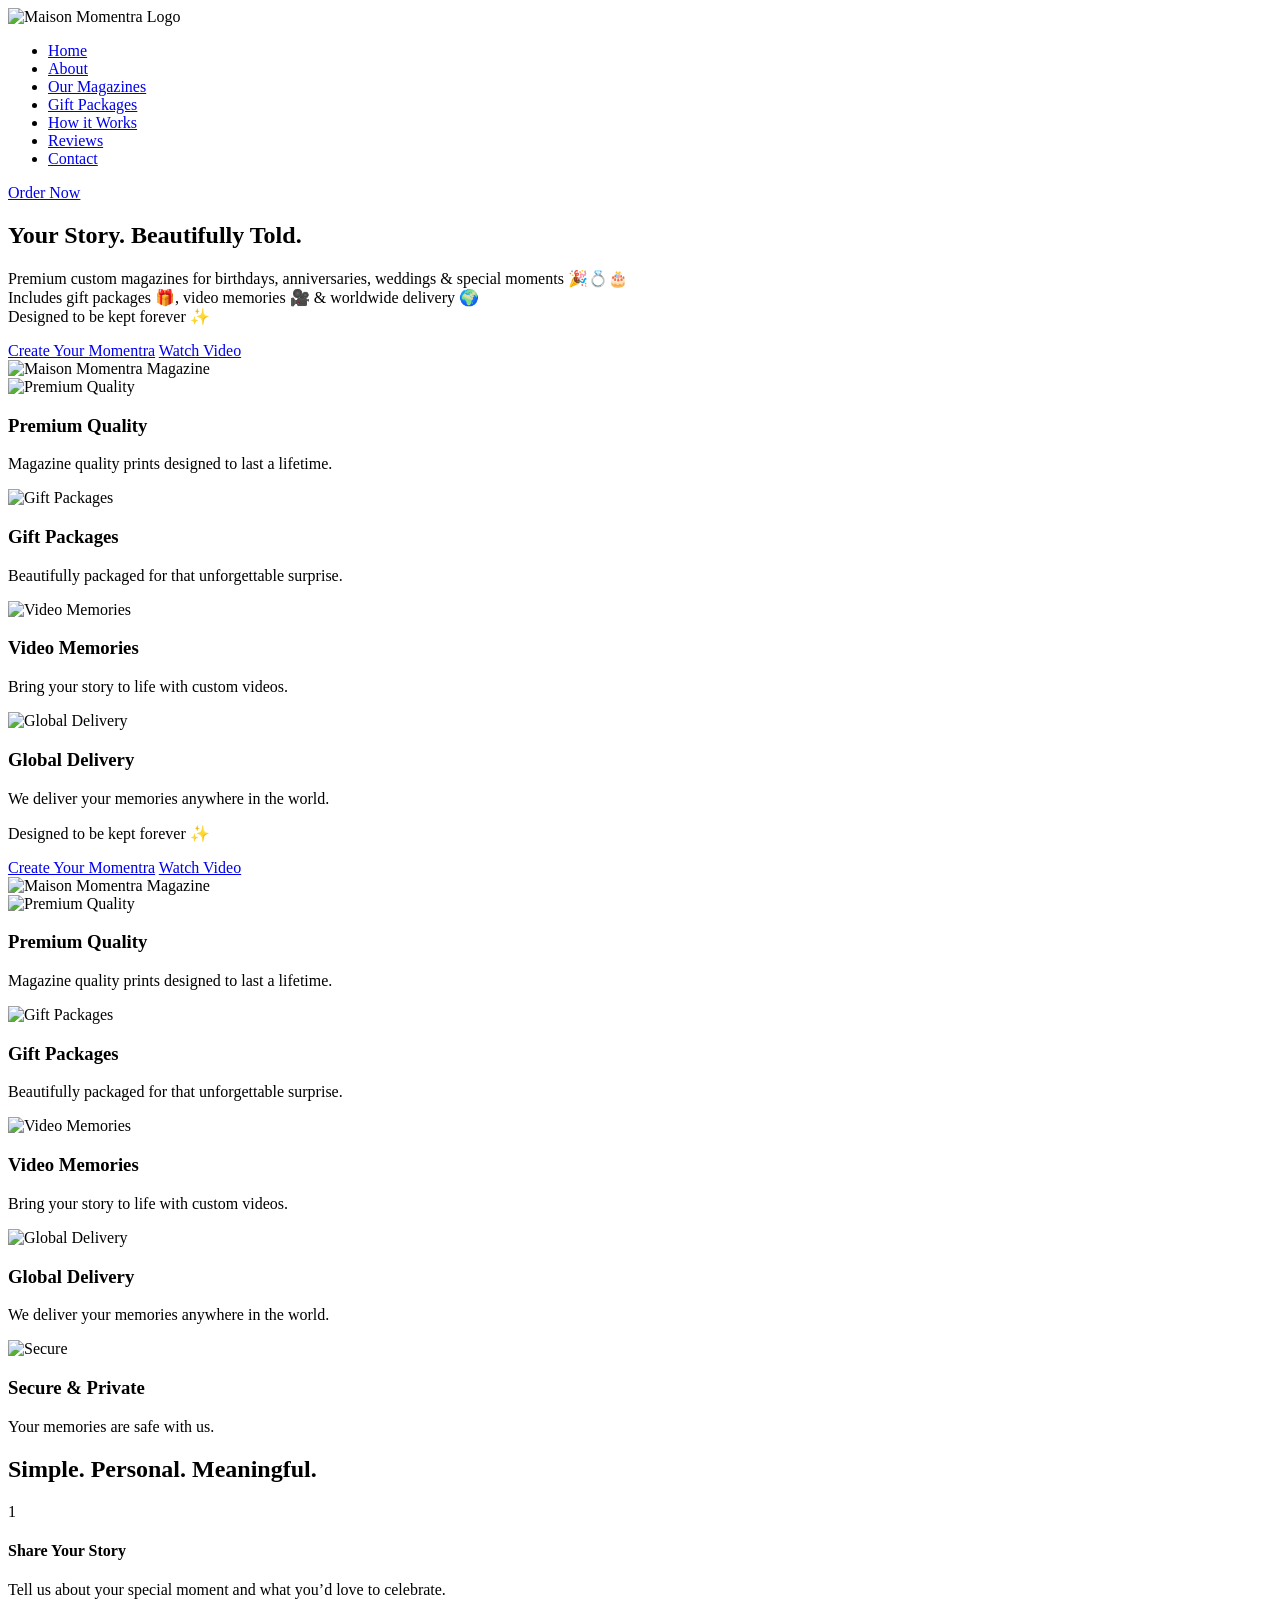
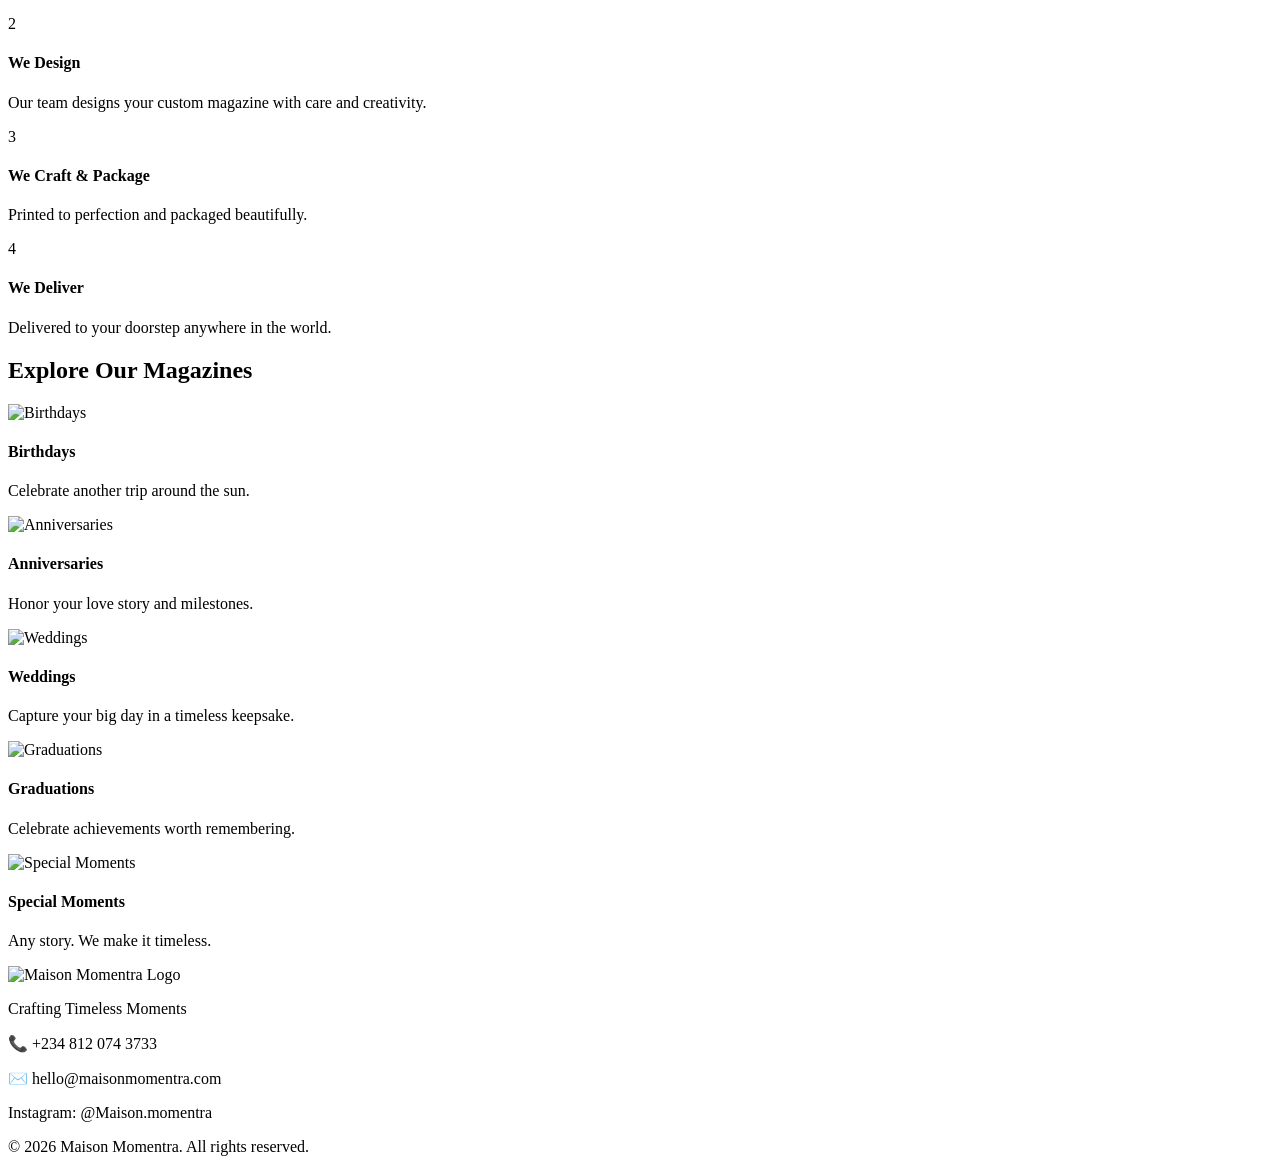
==== index.html @ 818701a0 "Update index.html" ====
<!DOCTYPE html>
<html lang="en">
<head>
    <meta charset="UTF-8">
    <meta name="viewport" content="width=device-width, initial-scale=1.0">
    <title>Maison Momentra</title>

    <link rel="icon" href="assets/favicon.ico" type="image/x-icon">
    <link rel="stylesheet" href="css/style.css">

    <link href="https://fonts.googleapis.com/css2?family=Playfair+Display:wght@400;700&family=Montserrat:wght@400;500;600&display=swap" rel="stylesheet">
</head>

<body>

    <!-- Navigation -->
    <header class="navbar">

        <div class="logo">
            <img src="assets/images/logo.png" alt="Maison Momentra Logo">
        </div>

        <nav>
            <ul>
                <li><a href="#home">Home</a></li>
                <li><a href="#about">About</a></li>
                <li><a href="#magazines">Our Magazines</a></li>
                <li><a href="#packages">Gift Packages</a></li>
                <li><a href="#how-it-works">How it Works</a></li>
                <li><a href="#reviews">Reviews</a></li>
                <li><a href="#contact">Contact</a></li>
            </ul>
        </nav>

        <a href="#order" class="btn-order">Order Now</a>

    </header>


    <!-- Hero Section -->
    <section class="hero" id="home">

        <div class="hero-content">

            <h1>Your Story. Beautifully Told.</h1>

            <p>
                Premium custom magazines for birthdays, anniversaries, weddings & special moments 🎉💍🎂
                <br>
                Includes gift packages 🎁, video memories 🎥 & worldwide delivery 🌍
                <br>
                Designed to be kept forever ✨
            </p>

            <div class="hero-buttons">
                <a href="#order" class="btn-primary">Create Your Momentra</a>

                <a href="#watch-video" class="btn-secondary">Watch Video</a>
            </div>

        </div>


        <div class="hero-image">
            <img src="assets/images/hero-magazine.jpg" alt="Maison Momentra Magazine">
        </div>

    </section>


    <!-- Features Section -->
    <section class="features">

        <div class="feature">

            <img src="assets/images/icon-quality.png" alt="Premium Quality">

            <h3>Premium Quality</h3>

            <p>
                Magazine quality prints designed to last a lifetime.
            </p>

        </div>


        <div class="feature">

            <img src="assets/images/icon-gift.png" alt="Gift Packages">

            <h3>Gift Packages</h3>

            <p>
                Beautifully packaged for that unforgettable surprise.
            </p>

        </div>


        <div class="feature">

            <img src="assets/images/icon-video.png" alt="Video Memories">

            <h3>Video Memories</h3>

            <p>
                Bring your story to life with custom videos.
            </p>

        </div>


        <div class="feature">

            <img src="assets/images/icon-globe.png" alt="Global Delivery">

            <h3>Global Delivery</h3>

            <p>
                We deliver your memories anywhere in the world.
            </p>

        </div>

    </section>

</body>
                </html>                                                                                                                                                                                                                                                                                                Designed to be kept forever ✨</p>
                                                                                                                                                                                                                                                                                                            <div class="hero-buttons">
                                                                                                                                                                                                                                                                                                                            <a href="#order" class="btn-primary">Create Your Momentra</a>
                                                                                                                                                                                                                                                                                                                                            <a href="#watch-video" class="btn-secondary">Watch Video</a>
                                                                                                                                                                                                                                                                                                                                                        </div>
                                                                                                                                                                                                                                                                                                                                                                </div>
                                                                                                                                                                                                                                                                                                                                                                        <div class="hero-image">
                                                                                                                                                                                                                                                                                                                                                                                    <img src="assets/images/hero-magazine.png" alt="Maison Momentra Magazine">
                                                                                                                                                                                                                                                                                                                                                                                            </div>
                                                                                                                                                                                                                                                                                                                                                                                                </section>

                                                                                                                                                                                                                                                                                                                                                                                                    <!-- Features Section -->
                                                                                                                                                                                                                                                                                                                                                                                                        <section class="features">
                                                                                                                                                                                                                                                                                                                                                                                                                <div class="feature">
                                                                                                                                                                                                                                                                                                                                                                                                                            <img src="assets/images/icon-quality.png" alt="Premium Quality">
                                                                                                                                                                                                                                                                                                                                                                                                                                        <h3>Premium Quality</h3>
                                                                                                                                                                                                                                                                                                                                                                                                                                                    <p>Magazine quality prints designed to last a lifetime.</p>
                                                                                                                                                                                                                                                                                                                                                                                                                                                            </div>
                                                                                                                                                                                                                                                                                                                                                                                                                                                                    <div class="feature">
                                                                                                                                                                                                                                                                                                                                                                                                                                                                                <img src="assets/images/icon-gift.png" alt="Gift Packages">
                                                                                                                                                                                                                                                                                                                                                                                                                                                                                            <h3>Gift Packages</h3>
                                                                                                                                                                                                                                                                                                                                                                                                                                                                                                        <p>Beautifully packaged for that unforgettable surprise.</p>
                                                                                                                                                                                                                                                                                                                                                                                                                                                                                                                </div>
                                                                                                                                                                                                                                                                                                                                                                                                                                                                                                                        <div class="feature">
                                                                                                                                                                                                                                                                                                                                                                                                                                                                                                                                    <img src="assets/images/icon-video.png" alt="Video Memories">
                                                                                                                                                                                                                                                                                                                                                                                                                                                                                                                                                <h3>Video Memories</h3>
                                                                                                                                                                                                                                                                                                                                                                                                                                                                                                                                                            <p>Bring your story to life with custom videos.</p>
                                                                                                                                                                                                                                                                                                                                                                                                                                                                                                                                                                    </div>
                                                                                                                                                                                                                                                                                                                                                                                                                                                                                                                                                                            <div class="feature">
                                                                                                                                                                                                                                                                                                                                                                                                                                                                                                                                                                                        <img src="assets/images/icon-globe.png" alt="Global Delivery">
                                                                                                                                                                                                                                                                                                                                                                                                                                                                                                                                                                                                    <h3>Global Delivery</h3>
                                                                                                                                                                                                                                                                                                                                                                                                                                                                                                                                                                                                                <p>We deliver your memories anywhere in the world.</p>
                                                                                                                                                                                                                                                                                                                                                                                                                                                                                                                                                                                                                        </div>
                                                                                                                                                                                                                                                                                                                                                                                                                                                                                                                                                                                                                                <div class="feature">
                                                                                                                                                                                                                                                                                                                                                                                                                                                                                                                                                                                                                                            <img src="assets/images/icon-lock.png" alt="Secure">
                                                                                                                                                                                                                                                                                                                                                                                                                                                                                                                                                                                                                                                        <h3>Secure & Private</h3>
                                                                                                                                                                                                                                                                                                                                                                                                                                                                                                                                                                                                                                                                    <p>Your memories are safe with us.</p>
                                                                                                                                                                                                                                                                                                                                                                                                                                                                                                                                                                                                                                                                            </div>
                                                                                                                                                                                                                                                                                                                                                                                                                                                                                                                                                                                                                                                                                </section>

                                                                                                                                                                                                                                                                                                                                                                                                                                                                                                                                                                                                                                                                                    <!-- How It Works -->
                                                                                                                                                                                                                                                                                                                                                                                                                                                                                                                                                                                                                                                                                        <section class="how-it-works" id="how-it-works">
                                                                                                                                                                                                                                                                                                                                                                                                                                                                                                                                                                                                                                                                                                <h2>Simple. Personal. Meaningful.</h2>
                                                                                                                                                                                                                                                                                                                                                                                                                                                                                                                                                                                                                                                                                                        <div class="steps">
                                                                                                                                                                                                                                                                                                                                                                                                                                                                                                                                                                                                                                                                                                                    <div class="step">
                                                                                                                                                                                                                                                                                                                                                                                                                                                                                                                                                                                                                                                                                                                                    <span>1</span>
                                                                                                                                                                                                                                                                                                                                                                                                                                                                                                                                                                                                                                                                                                                                                    <h4>Share Your Story</h4>
                                                                                                                                                                                                                                                                                                                                                                                                                                                                                                                                                                                                                                                                                                                                                                    <p>Tell us about your special moment and what you’d love to celebrate.</p>
                                                                                                                                                                                                                                                                                                                                                                                                                                                                                                                                                                                                                                                                                                                                                                                </div>
                                                                                                                                                                                                                                                                                                                                                                                                                                                                                                                                                                                                                                                                                                                                                                                            <div class="step">
                                                                                                                                                                                                                                                                                                                                                                                                                                                                                                                                                                                                                                                                                                                                                                                                            <span>2</span>
                                                                                                                                                                                                                                                                                                                                                                                                                                                                                                                                                                                                                                                                                                                                                                                                                            <h4>We Design</h4>
                                                                                                                                                                                                                                                                                                                                                                                                                                                                                                                                                                                                                                                                                                                                                                                                                                            <p>Our team designs your custom magazine with care and creativity.</p>
                                                                                                                                                                                                                                                                                                                                                                                                                                                                                                                                                                                                                                                                                                                                                                                                                                                        </div>
                                                                                                                                                                                                                                                                                                                                                                                                                                                                                                                                                                                                                                                                                                                                                                                                                                                                    <div class="step">
                                                                                                                                                                                                                                                                                                                                                                                                                                                                                                                                                                                                                                                                                                                                                                                                                                                                                    <span>3</span>
                                                                                                                                                                                                                                                                                                                                                                                                                                                                                                                                                                                                                                                                                                                                                                                                                                                                                                    <h4>We Craft & Package</h4>
                                                                                                                                                                                                                                                                                                                                                                                                                                                                                                                                                                                                                                                                                                                                                                                                                                                                                                                    <p>Printed to perfection and packaged beautifully.</p>
                                                                                                                                                                                                                                                                                                                                                                                                                                                                                                                                                                                                                                                                                                                                                                                                                                                                                                                                </div>
                                                                                                                                                                                                                                                                                                                                                                                                                                                                                                                                                                                                                                                                                                                                                                                                                                                                                                                                            <div class="step">
                                                                                                                                                                                                                                                                                                                                                                                                                                                                                                                                                                                                                                                                                                                                                                                                                                                                                                                                                            <span>4</span>
                                                                                                                                                                                                                                                                                                                                                                                                                                                                                                                                                                                                                                                                                                                                                                                                                                                                                                                                                                            <h4>We Deliver</h4>
                                                                                                                                                                                                                                                                                                                                                                                                                                                                                                                                                                                                                                                                                                                                                                                                                                                                                                                                                                                            <p>Delivered to your doorstep anywhere in the world.</p>
                                                                                                                                                                                                                                                                                                                                                                                                                                                                                                                                                                                                                                                                                                                                                                                                                                                                                                                                                                                                        </div>
                                                                                                                                                                                                                                                                                                                                                                                                                                                                                                                                                                                                                                                                                                                                                                                                                                                                                                                                                                                                                </div>
                                                                                                                                                                                                                                                                                                                                                                                                                                                                                                                                                                                                                                                                                                                                                                                                                                                                                                                                                                                                                    </section>

                                                                                                                                                                                                                                                                                                                                                                                                                                                                                                                                                                                                                                                                                                                                                                                                                                                                                                                                                                                                                        <!-- Magazines Section -->
                                                                                                                                                                                                                                                                                                                                                                                                                                                                                                                                                                                                                                                                                                                                                                                                                                                                                                                                                                                                                            <section class="magazines" id="magazines">
                                                                                                                                                                                                                                                                                                                                                                                                                                                                                                                                                                                                                                                                                                                                                                                                                                                                                                                                                                                                                                    <h2>Explore Our Magazines</h2>
                                                                                                                                                                                                                                                                                                                                                                                                                                                                                                                                                                                                                                                                                                                                                                                                                                                                                                                                                                                                                                            <div class="magazine-cards">
                                                                                                                                                                                                                                                                                                                                                                                                                                                                                                                                                                                                                                                                                                                                                                                                                                                                                                                                                                                                                                                        <div class="card">
                                                                                                                                                                                                                                                                                                                                                                                                                                                                                                                                                                                                                                                                                                                                                                                                                                                                                                                                                                                                                                                                        <img src="assets/images/mag-birthday.jpg" alt="Birthdays">
                                                                                                                                                                                                                                                                                                                                                                                                                                                                                                                                                                                                                                                                                                                                                                                                                                                                                                                                                                                                                                                                                        <h4>Birthdays</h4>
                                                                                                                                                                                                                                                                                                                                                                                                                                                                                                                                                                                                                                                                                                                                                                                                                                                                                                                                                                                                                                                                                                        <p>Celebrate another trip around the sun.</p>
                                                                                                                                                                                                                                                                                                                                                                                                                                                                                                                                                                                                                                                                                                                                                                                                                                                                                                                                                                                                                                                                                                                    </div>
                                                                                                                                                                                                                                                                                                                                                                                                                                                                                                                                                                                                                                                                                                                                                                                                                                                                                                                                                                                                                                                                                                                                <div class="card">
                                                                                                                                                                                                                                                                                                                                                                                                                                                                                                                                                                                                                                                                                                                                                                                                                                                                                                                                                                                                                                                                                                                                                <img src="assets/images/mag-anniversary.jpg" alt="Anniversaries">
                                                                                                                                                                                                                                                                                                                                                                                                                                                                                                                                                                                                                                                                                                                                                                                                                                                                                                                                                                                                                                                                                                                                                                <h4>Anniversaries</h4>
                                                                                                                                                                                                                                                                                                                                                                                                                                                                                                                                                                                                                                                                                                                                                                                                                                                                                                                                                                                                                                                                                                                                                                                <p>Honor your love story and milestones.</p>
                                                                                                                                                                                                                                                                                                                                                                                                                                                                                                                                                                                                                                                                                                                                                                                                                                                                                                                                                                                                                                                                                                                                                                                            </div>
                                                                                                                                                                                                                                                                                                                                                                                                                                                                                                                                                                                                                                                                                                                                                                                                                                                                                                                                                                                                                                                                                                                                                                                                        <div class="card">
                                                                                                                                                                                                                                                                                                                                                                                                                                                                                                                                                                                                                                                                                                                                                                                                                                                                                                                                                                                                                                                                                                                                                                                                                        <img src="assets/images/mag-wedding.jpg" alt="Weddings">
                                                                                                                                                                                                                                                                                                                                                                                                                                                                                                                                                                                                                                                                                                                                                                                                                                                                                                                                                                                                                                                                                                                                                                                                                                        <h4>Weddings</h4>
                                                                                                                                                                                                                                                                                                                                                                                                                                                                                                                                                                                                                                                                                                                                                                                                                                                                                                                                                                                                                                                                                                                                                                                                                                                        <p>Capture your big day in a timeless keepsake.</p>
                                                                                                                                                                                                                                                                                                                                                                                                                                                                                                                                                                                                                                                                                                                                                                                                                                                                                                                                                                                                                                                                                                                                                                                                                                                                    </div>
                                                                                                                                                                                                                                                                                                                                                                                                                                                                                                                                                                                                                                                                                                                                                                                                                                                                                                                                                                                                                                                                                                                                                                                                                                                                                <div class="card">
                                                                                                                                                                                                                                                                                                                                                                                                                                                                                                                                                                                                                                                                                                                                                                                                                                                                                                                                                                                                                                                                                                                                                                                                                                                                                                <img src="assets/images/mag-graduation.jpg" alt="Graduations">
                                                                                                                                                                                                                                                                                                                                                                                                                                                                                                                                                                                                                                                                                                                                                                                                                                                                                                                                                                                                                                                                                                                                                                                                                                                                                                                <h4>Graduations</h4>
                                                                                                                                                                                                                                                                                                                                                                                                                                                                                                                                                                                                                                                                                                                                                                                                                                                                                                                                                                                                                                                                                                                                                                                                                                                                                                                                <p>Celebrate achievements worth remembering.</p>
                                                                                                                                                                                                                                                                                                                                                                                                                                                                                                                                                                                                                                                                                                                                                                                                                                                                                                                                                                                                                                                                                                                                                                                                                                                                                                                                            </div>
                                                                                                                                                                                                                                                                                                                                                                                                                                                                                                                                                                                                                                                                                                                                                                                                                                                                                                                                                                                                                                                                                                                                                                                                                                                                                                                                                        <div class="card">
                                                                                                                                                                                                                                                                                                                                                                                                                                                                                                                                                                                                                                                                                                                                                                                                                                                                                                                                                                                                                                                                                                                                                                                                                                                                                                                                                                        <img src="assets/images/mag-special.jpg" alt="Special Moments">
                                                                                                                                                                                                                                                                                                                                                                                                                                                                                                                                                                                                                                                                                                                                                                                                                                                                                                                                                                                                                                                                                                                                                                                                                                                                                                                                                                                        <h4>Special Moments</h4>
                                                                                                                                                                                                                                                                                                                                                                                                                                                                                                                                                                                                                                                                                                                                                                                                                                                                                                                                                                                                                                                                                                                                                                                                                                                                                                                                                                                                        <p>Any story. We make it timeless.</p>
                                                                                                                                                                                                                                                                                                                                                                                                                                                                                                                                                                                                                                                                                                                                                                                                                                                                                                                                                                                                                                                                                                                                                                                                                                                                                                                                                                                                                    </div>
                                                                                                                                                                                                                                                                                                                                                                                                                                                                                                                                                                                                                                                                                                                                                                                                                                                                                                                                                                                                                                                                                                                                                                                                                                                                                                                                                                                                                            </div>
                                                                                                                                                                                                                                                                                                                                                                                                                                                                                                                                                                                                                                                                                                                                                                                                                                                                                                                                                                                                                                                                                                                                                                                                                                                                                                                                                                                                                                </section>

                                                                                                                                                                                                                                                                                                                                                                                                                                                                                                                                                                                                                                                                                                                                                                                                                                                                                                                                                                                                                                                                                                                                                                                                                                                                                                                                                                                                                                    <!-- Footer -->
                                                                                                                                                                                                                                                                                                                                                                                                                                                                                                                                                                                                                                                                                                                                                                                                                                                                                                                                                                                                                                                                                                                                                                                                                                                                                                                                                                                                                                        <footer>
                                                                                                                                                                                                                                                                                                                                                                                                                                                                                                                                                                                                                                                                                                                                                                                                                                                                                                                                                                                                                                                                                                                                                                                                                                                                                                                                                                                                                                                <div class="footer-brand">
                                                                                                                                                                                                                                                                                                                                                                                                                                                                                                                                                                                                                                                                                                                                                                                                                                                                                                                                                                                                                                                                                                                                                                                                                                                                                                                                                                                                                                                            <img src="assets/images/logo.png" alt="Maison Momentra Logo">
                                                                                                                                                                                                                                                                                                                                                                                                                                                                                                                                                                                                                                                                                                                                                                                                                                                                                                                                                                                                                                                                                                                                                                                                                                                                                                                                                                                                                                                                        <p>Crafting Timeless Moments</p>
                                                                                                                                                                                                                                                                                                                                                                                                                                                                                                                                                                                                                                                                                                                                                                                                                                                                                                                                                                                                                                                                                                                                                                                                                                                                                                                                                                                                                                                                                </div>
                                                                                                                                                                                                                                                                                                                                                                                                                                                                                                                                                                                                                                                                                                                                                                                                                                                                                                                                                                                                                                                                                                                                                                                                                                                                                                                                                                                                                                                                                        <div class="footer-contact">
                                                                                                                                                                                                                                                                                                                                                                                                                                                                                                                                                                                                                                                                                                                                                                                                                                                                                                                                                                                                                                                                                                                                                                                                                                                                                                                                                                                                                                                                                                    <p>📞 +234 812 074 3733</p>
                                                                                                                                                                                                                                                                                                                                                                                                                                                                                                                                                                                                                                                                                                                                                                                                                                                                                                                                                                                                                                                                                                                                                                                                                                                                                                                                                                                                                                                                                                                <p>✉️ hello@maisonmomentra.com</p>
                                                                                                                                                                                                                                                                                                                                                                                                                                                                                                                                                                                                                                                                                                                                                                                                                                                                                                                                                                                                                                                                                                                                                                                                                                                                                                                                                                                                                                                                                                                            <p>Instagram: @Maison.momentra</p>
                                                                                                                                                                                                                                                                                                                                                                                                                                                                                                                                                                                                                                                                                                                                                                                                                                                                                                                                                                                                                                                                                                                                                                                                                                                                                                                                                                                                                                                                                                                                    </div>
                                                                                                                                                                                                                                                                                                                                                                                                                                                                                                                                                                                                                                                                                                                                                                                                                                                                                                                                                                                                                                                                                                                                                                                                                                                                                                                                                                                                                                                                                                                                            <p class="footer-copy">&copy; 2026 Maison Momentra. All rights reserved.</p>
                                                                                                                                                                                                                                                                                                                                                                                                                                                                                                                                                                                                                                                                                                                                                                                                                                                                                                                                                                                                                                                                                                                                                                                                                                                                                                                                                                                                                                                                                                                                                </footer>
                                                                                                                                                                                                                                                                                                                                                                                                                                                                                                                                                                                                                                                                                                                                                                                                                                                                                                                                                                                                                                                                                                                                                                                                                                                                                                                                                                                                                                                                                                                                                </body>
                                                                                                                                                                                                                                                                                                                                                                                                                                                                                                                                                                                                                                                                                                                                                                                                                                                                                                                                                                                                                                                                                                                                                                                                                                                                                                                                                                                                                                                                                                                                                </html>
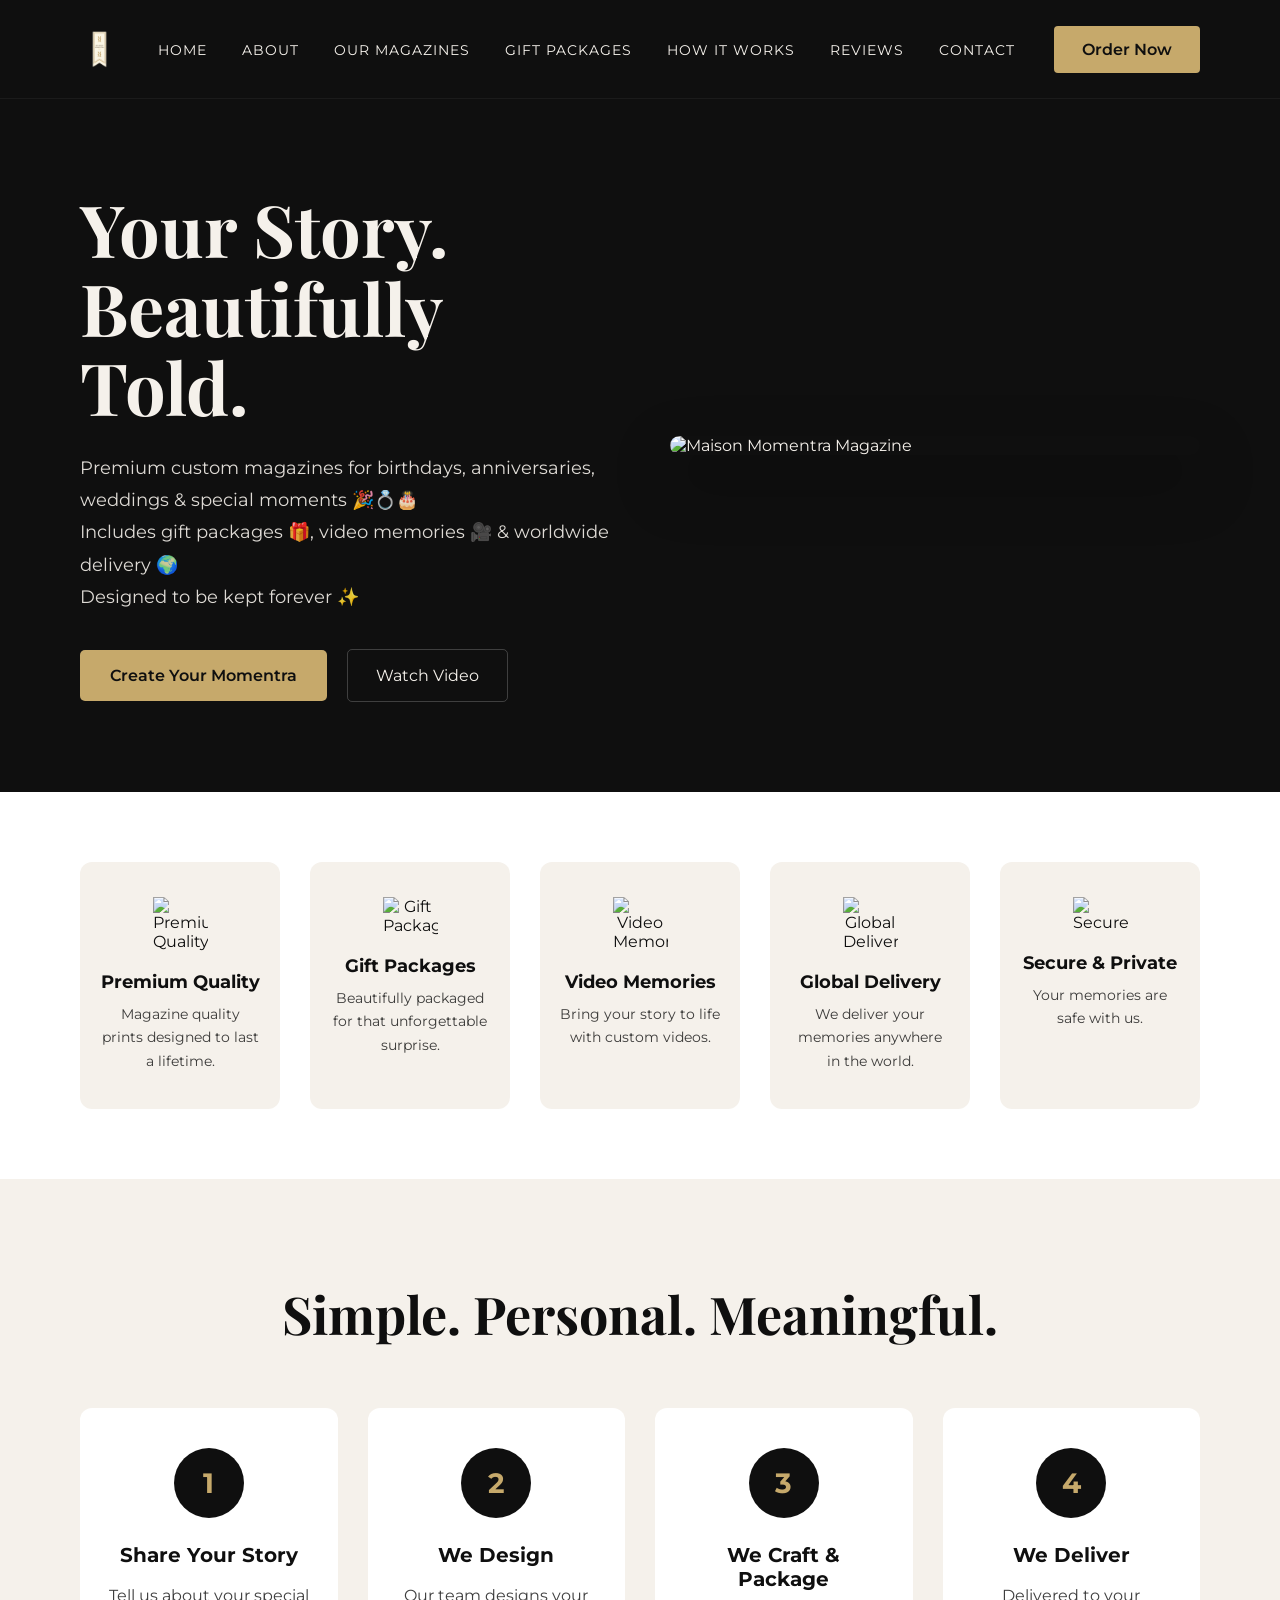
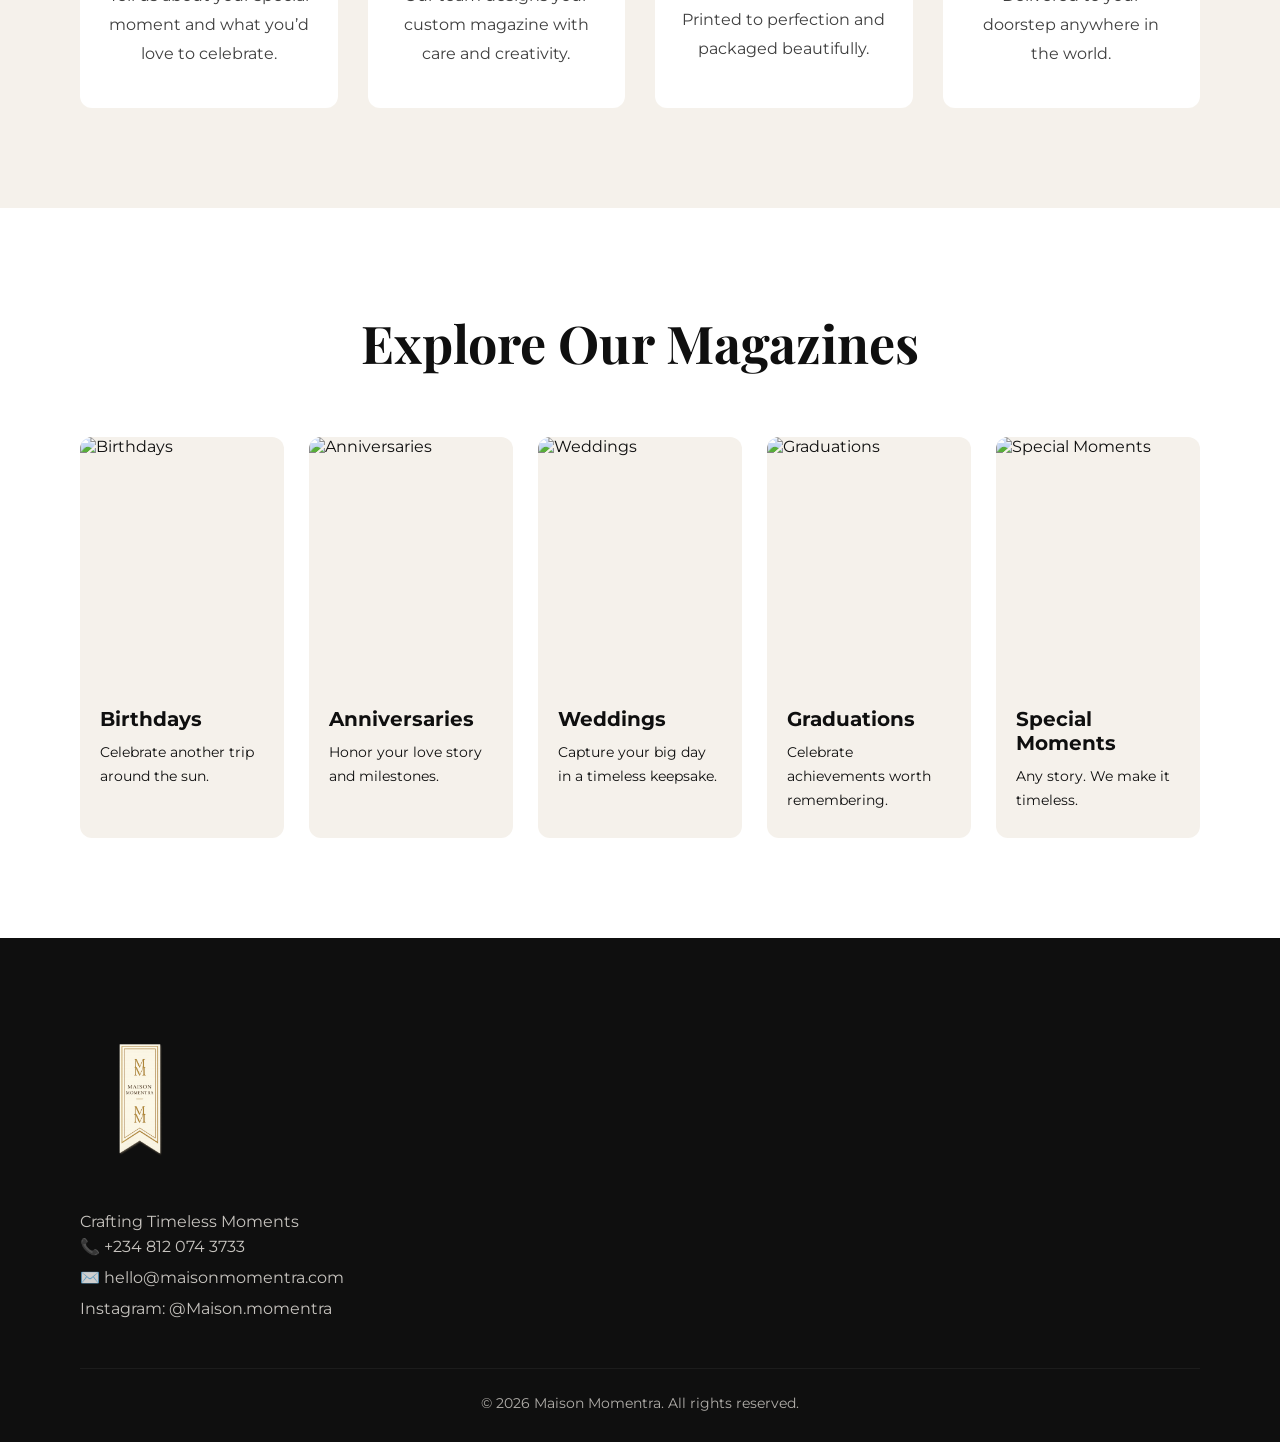
==== commit 3b7af958: "Add files via upload" ====
--- a/index.html
+++ b/index.html
@@ -2,130 +2,39 @@
 <html lang="en">
 <head>
     <meta charset="UTF-8">
-    <meta name="viewport" content="width=device-width, initial-scale=1.0">
-    <title>Maison Momentra</title>
+        <meta name="viewport" content="width=device-width, initial-scale=1.0">
+            <title>Maison Momentra</title>
+                <link rel="icon" href="assets/favicon.ico" type="image/x-icon">
+                    <link rel="stylesheet" href="css/style.css">
+                        <link href="https://fonts.googleapis.com/css2?family=Playfair+Display:wght@400;700&family=Montserrat:wght@400;500;600&display=swap" rel="stylesheet">
+                        </head>
+                        <body>
+                            <!-- Navigation -->
+                                <header class="navbar">
+                                        <div class="logo">
+                                                    <img src="assets/images/logo.png" alt="Maison Momentra Logo">
+                                                            </div>
+                                                                    <nav>
+                                                                                <ul>
+                                                                                                <li><a href="#home">Home</a></li>
+                                                                                                                <li><a href="#about">About</a></li>
+                                                                                                                                <li><a href="#magazines">Our Magazines</a></li>
+                                                                                                                                                <li><a href="#packages">Gift Packages</a></li>
+                                                                                                                                                                <li><a href="#how-it-works">How it Works</a></li>
+                                                                                                                                                                                <li><a href="#reviews">Reviews</a></li>
+                                                                                                                                                                                                <li><a href="#contact">Contact</a></li>
+                                                                                                                                                                                                            </ul>
+                                                                                                                                                                                                                    </nav>
+                                                                                                                                                                                                                            <a href="#order" class="btn-order">Order Now</a>
+                                                                                                                                                                                                                                </header>
 
-    <link rel="icon" href="assets/favicon.ico" type="image/x-icon">
-    <link rel="stylesheet" href="css/style.css">
-
-    <link href="https://fonts.googleapis.com/css2?family=Playfair+Display:wght@400;700&family=Montserrat:wght@400;500;600&display=swap" rel="stylesheet">
-</head>
-
-<body>
-
-    <!-- Navigation -->
-    <header class="navbar">
-
-        <div class="logo">
-            <img src="assets/images/logo.png" alt="Maison Momentra Logo">
-        </div>
-
-        <nav>
-            <ul>
-                <li><a href="#home">Home</a></li>
-                <li><a href="#about">About</a></li>
-                <li><a href="#magazines">Our Magazines</a></li>
-                <li><a href="#packages">Gift Packages</a></li>
-                <li><a href="#how-it-works">How it Works</a></li>
-                <li><a href="#reviews">Reviews</a></li>
-                <li><a href="#contact">Contact</a></li>
-            </ul>
-        </nav>
-
-        <a href="#order" class="btn-order">Order Now</a>
-
-    </header>
-
-
-    <!-- Hero Section -->
-    <section class="hero" id="home">
-
-        <div class="hero-content">
-
-            <h1>Your Story. Beautifully Told.</h1>
-
-            <p>
-                Premium custom magazines for birthdays, anniversaries, weddings & special moments 🎉💍🎂
-                <br>
-                Includes gift packages 🎁, video memories 🎥 & worldwide delivery 🌍
-                <br>
-                Designed to be kept forever ✨
-            </p>
-
-            <div class="hero-buttons">
-                <a href="#order" class="btn-primary">Create Your Momentra</a>
-
-                <a href="#watch-video" class="btn-secondary">Watch Video</a>
-            </div>
-
-        </div>
-
-
-        <div class="hero-image">
-            <img src="assets/images/hero-magazine.jpg" alt="Maison Momentra Magazine">
-        </div>
-
-    </section>
-
-
-    <!-- Features Section -->
-    <section class="features">
-
-        <div class="feature">
-
-            <img src="assets/images/icon-quality.png" alt="Premium Quality">
-
-            <h3>Premium Quality</h3>
-
-            <p>
-                Magazine quality prints designed to last a lifetime.
-            </p>
-
-        </div>
-
-
-        <div class="feature">
-
-            <img src="assets/images/icon-gift.png" alt="Gift Packages">
-
-            <h3>Gift Packages</h3>
-
-            <p>
-                Beautifully packaged for that unforgettable surprise.
-            </p>
-
-        </div>
-
-
-        <div class="feature">
-
-            <img src="assets/images/icon-video.png" alt="Video Memories">
-
-            <h3>Video Memories</h3>
-
-            <p>
-                Bring your story to life with custom videos.
-            </p>
-
-        </div>
-
-
-        <div class="feature">
-
-            <img src="assets/images/icon-globe.png" alt="Global Delivery">
-
-            <h3>Global Delivery</h3>
-
-            <p>
-                We deliver your memories anywhere in the world.
-            </p>
-
-        </div>
-
-    </section>
-
-</body>
-                </html>                                                                                                                                                                                                                                                                                                Designed to be kept forever ✨</p>
+                                                                                                                                                                                                                                    <!-- Hero Section -->
+                                                                                                                                                                                                                                        <section class="hero" id="home">
+                                                                                                                                                                                                                                                <div class="hero-content">
+                                                                                                                                                                                                                                                            <h1>Your Story. Beautifully Told.</h1>
+                                                                                                                                                                                                                                                                        <p>Premium custom magazines for birthdays, anniversaries, weddings & special moments 🎉💍🎂<br>
+                                                                                                                                                                                                                                                                                    Includes gift packages 🎁, video memories 🎥 & worldwide delivery 🌍<br>
+                                                                                                                                                                                                                                                                                                Designed to be kept forever ✨</p>
                                                                                                                                                                                                                                                                                                             <div class="hero-buttons">
                                                                                                                                                                                                                                                                                                                             <a href="#order" class="btn-primary">Create Your Momentra</a>
                                                                                                                                                                                                                                                                                                                                             <a href="#watch-video" class="btn-secondary">Watch Video</a>
@@ -238,4 +147,4 @@
                                                                                                                                                                                                                                                                                                                                                                                                                                                                                                                                                                                                                                                                                                                                                                                                                                                                                                                                                                                                                                                                                                                                                                                                                                                                                                                                                                                                                                                                                                                                             <p class="footer-copy">&copy; 2026 Maison Momentra. All rights reserved.</p>
                                                                                                                                                                                                                                                                                                                                                                                                                                                                                                                                                                                                                                                                                                                                                                                                                                                                                                                                                                                                                                                                                                                                                                                                                                                                                                                                                                                                                                                                                                                                                 </footer>
                                                                                                                                                                                                                                                                                                                                                                                                                                                                                                                                                                                                                                                                                                                                                                                                                                                                                                                                                                                                                                                                                                                                                                                                                                                                                                                                                                                                                                                                                                                                                 </body>
-                                                                                                                                                                                                                                                                                                                                                                                                                                                                                                                                                                                                                                                                                                                                                                                                                                                                                                                                                                                                                                                                                                                                                                                                                                                                                                                                                                                                                                                                                                                                                </html>
+                                                                                                                                                                                                                                                                                                                                                                                                                                                                                                                                                                                                                                                                                                                                                                                                                                                                                                                                                                                                                                                                                                                                                                                                                                                                                                                                                                                                                                                                                                                                                </html>
--- a/css/style.css
+++ b/css/style.css
@@ -0,0 +1,537 @@
+/* =========================
+   RESET & GLOBAL
+   ========================= */
+   *{
+       margin:0;
+           padding:0;
+               box-sizing:border-box;
+               }
+
+               html{
+                   scroll-behavior:smooth;
+                   }
+
+                   body{
+                       font-family:'Montserrat', sans-serif;
+                           background:#f5f1eb;
+                               color:#0f0f0f;
+                                   overflow-x:hidden;
+                                   }
+
+                                   img{
+                                       width:100%;
+                                           display:block;
+                                           }
+
+                                           a{
+                                               text-decoration:none;
+                                               }
+
+                                               section{
+                                                   width:100%;
+                                                   }
+
+                                                   /* =========================
+                                                      VARIABLES
+                                                      ========================= */
+                                                      :root{
+                                                          --black:#0F0F0F;
+                                                              --cream:#F5F1EB;
+                                                                  --gold:#C6A96B;
+                                                                      --white:#ffffff;
+                                                                          --transition:0.3s ease;
+                                                                          }
+
+                                                                          /* =========================
+                                                                             NAVBAR
+                                                                             ========================= */
+                                                                             .navbar{
+                                                                                 width:100%;
+                                                                                     display:flex;
+                                                                                         justify-content:space-between;
+                                                                                             align-items:center;
+                                                                                                 padding:20px 80px;
+                                                                                                     background:var(--black);
+                                                                                                         position:sticky;
+                                                                                                             top:0;
+                                                                                                                 z-index:999;
+                                                                                                                     border-bottom:1px solid rgba(255,255,255,0.05);
+                                                                                                                     }
+
+                                                                                                                     .logo img{
+                                                                                                                         height:58px;
+                                                                                                                             width:auto;
+                                                                                                                             }
+
+                                                                                                                             .navbar nav ul{
+                                                                                                                                 display:flex;
+                                                                                                                                     gap:35px;
+                                                                                                                                         list-style:none;
+                                                                                                                                         }
+
+                                                                                                                                         .navbar nav ul li a{
+                                                                                                                                             color:var(--cream);
+                                                                                                                                                 font-size:14px;
+                                                                                                                                                     letter-spacing:1px;
+                                                                                                                                                         text-transform:uppercase;
+                                                                                                                                                             transition:var(--transition);
+                                                                                                                                                                 position:relative;
+                                                                                                                                                                 }
+
+                                                                                                                                                                 .navbar nav ul li a:hover{
+                                                                                                                                                                     color:var(--gold);
+                                                                                                                                                                     }
+
+                                                                                                                                                                     .navbar nav ul li a::after{
+                                                                                                                                                                         content:'';
+                                                                                                                                                                             position:absolute;
+                                                                                                                                                                                 left:0;
+                                                                                                                                                                                     bottom:-6px;
+                                                                                                                                                                                         width:0%;
+                                                                                                                                                                                             height:1px;
+                                                                                                                                                                                                 background:var(--gold);
+                                                                                                                                                                                                     transition:var(--transition);
+                                                                                                                                                                                                     }
+
+                                                                                                                                                                                                     .navbar nav ul li a:hover::after{
+                                                                                                                                                                                                         width:100%;
+                                                                                                                                                                                                         }
+
+                                                                                                                                                                                                         .btn-order{
+                                                                                                                                                                                                             padding:14px 28px;
+                                                                                                                                                                                                                 background:var(--gold);
+                                                                                                                                                                                                                     color:var(--black);
+                                                                                                                                                                                                                         border-radius:4px;
+                                                                                                                                                                                                                             font-weight:600;
+                                                                                                                                                                                                                                 transition:var(--transition);
+                                                                                                                                                                                                                                 }
+
+                                                                                                                                                                                                                                 .btn-order:hover{
+                                                                                                                                                                                                                                     transform:translateY(-3px);
+                                                                                                                                                                                                                                         opacity:0.9;
+                                                                                                                                                                                                                                         }
+
+                                                                                                                                                                                                                                         /* =========================
+                                                                                                                                                                                                                                            HERO SECTION
+                                                                                                                                                                                                                                            ========================= */
+                                                                                                                                                                                                                                            .hero{
+                                                                                                                                                                                                                                                display:flex;
+                                                                                                                                                                                                                                                    justify-content:space-between;
+                                                                                                                                                                                                                                                        align-items:center;
+                                                                                                                                                                                                                                                            gap:60px;
+                                                                                                                                                                                                                                                                padding:90px 80px;
+                                                                                                                                                                                                                                                                    background:var(--black);
+                                                                                                                                                                                                                                                                        color:var(--cream);
+                                                                                                                                                                                                                                                                        }
+
+                                                                                                                                                                                                                                                                        .hero-content{
+                                                                                                                                                                                                                                                                            flex:1;
+                                                                                                                                                                                                                                                                            }
+
+                                                                                                                                                                                                                                                                            .hero-content h1{
+                                                                                                                                                                                                                                                                                font-family:'Playfair Display', serif;
+                                                                                                                                                                                                                                                                                    font-size:72px;
+                                                                                                                                                                                                                                                                                        line-height:1.1;
+                                                                                                                                                                                                                                                                                            margin-bottom:25px;
+                                                                                                                                                                                                                                                                                                font-weight:700;
+                                                                                                                                                                                                                                                                                                }
+
+                                                                                                                                                                                                                                                                                                .hero-content p{
+                                                                                                                                                                                                                                                                                                    font-size:18px;
+                                                                                                                                                                                                                                                                                                        line-height:1.8;
+                                                                                                                                                                                                                                                                                                            margin-bottom:35px;
+                                                                                                                                                                                                                                                                                                                max-width:650px;
+                                                                                                                                                                                                                                                                                                                    opacity:0.9;
+                                                                                                                                                                                                                                                                                                                    }
+
+                                                                                                                                                                                                                                                                                                                    .hero-buttons{
+                                                                                                                                                                                                                                                                                                                        display:flex;
+                                                                                                                                                                                                                                                                                                                            align-items:center;
+                                                                                                                                                                                                                                                                                                                                gap:20px;
+                                                                                                                                                                                                                                                                                                                                    flex-wrap:wrap;
+                                                                                                                                                                                                                                                                                                                                    }
+
+                                                                                                                                                                                                                                                                                                                                    .btn-primary{
+                                                                                                                                                                                                                                                                                                                                        background:var(--gold);
+                                                                                                                                                                                                                                                                                                                                            color:var(--black);
+                                                                                                                                                                                                                                                                                                                                                padding:16px 30px;
+                                                                                                                                                                                                                                                                                                                                                    border-radius:5px;
+                                                                                                                                                                                                                                                                                                                                                        font-weight:600;
+                                                                                                                                                                                                                                                                                                                                                            transition:var(--transition);
+                                                                                                                                                                                                                                                                                                                                                            }
+
+                                                                                                                                                                                                                                                                                                                                                            .btn-primary:hover{
+                                                                                                                                                                                                                                                                                                                                                                transform:translateY(-4px);
+                                                                                                                                                                                                                                                                                                                                                                }
+
+                                                                                                                                                                                                                                                                                                                                                                .btn-secondary{
+                                                                                                                                                                                                                                                                                                                                                                    border:1px solid rgba(255,255,255,0.2);
+                                                                                                                                                                                                                                                                                                                                                                        color:var(--cream);
+                                                                                                                                                                                                                                                                                                                                                                            padding:16px 28px;
+                                                                                                                                                                                                                                                                                                                                                                                border-radius:5px;
+                                                                                                                                                                                                                                                                                                                                                                                    transition:var(--transition);
+                                                                                                                                                                                                                                                                                                                                                                                    }
+
+                                                                                                                                                                                                                                                                                                                                                                                    .btn-secondary:hover{
+                                                                                                                                                                                                                                                                                                                                                                                        border-color:var(--gold);
+                                                                                                                                                                                                                                                                                                                                                                                            color:var(--gold);
+                                                                                                                                                                                                                                                                                                                                                                                            }
+
+                                                                                                                                                                                                                                                                                                                                                                                            .hero-image{
+                                                                                                                                                                                                                                                                                                                                                                                                flex:1;
+                                                                                                                                                                                                                                                                                                                                                                                                    position:relative;
+                                                                                                                                                                                                                                                                                                                                                                                                    }
+
+                                                                                                                                                                                                                                                                                                                                                                                                    .hero-image img{
+                                                                                                                                                                                                                                                                                                                                                                                                        border-radius:12px;
+                                                                                                                                                                                                                                                                                                                                                                                                            box-shadow:0 25px 60px rgba(0,0,0,0.4);
+                                                                                                                                                                                                                                                                                                                                                                                                            }
+
+                                                                                                                                                                                                                                                                                                                                                                                                            /* =========================
+                                                                                                                                                                                                                                                                                                                                                                                                               FEATURES
+                                                                                                                                                                                                                                                                                                                                                                                                               ========================= */
+                                                                                                                                                                                                                                                                                                                                                                                                               .features{
+                                                                                                                                                                                                                                                                                                                                                                                                                   display:grid;
+                                                                                                                                                                                                                                                                                                                                                                                                                       grid-template-columns:repeat(5,1fr);
+                                                                                                                                                                                                                                                                                                                                                                                                                           gap:30px;
+                                                                                                                                                                                                                                                                                                                                                                                                                               padding:70px 80px;
+                                                                                                                                                                                                                                                                                                                                                                                                                                   background:var(--white);
+                                                                                                                                                                                                                                                                                                                                                                                                                                   }
+
+                                                                                                                                                                                                                                                                                                                                                                                                                                   .feature{
+                                                                                                                                                                                                                                                                                                                                                                                                                                       background:var(--cream);
+                                                                                                                                                                                                                                                                                                                                                                                                                                           padding:35px 20px;
+                                                                                                                                                                                                                                                                                                                                                                                                                                               border-radius:12px;
+                                                                                                                                                                                                                                                                                                                                                                                                                                                   text-align:center;
+                                                                                                                                                                                                                                                                                                                                                                                                                                                       transition:var(--transition);
+                                                                                                                                                                                                                                                                                                                                                                                                                                                       }
+
+                                                                                                                                                                                                                                                                                                                                                                                                                                                       .feature:hover{
+                                                                                                                                                                                                                                                                                                                                                                                                                                                           transform:translateY(-8px);
+                                                                                                                                                                                                                                                                                                                                                                                                                                                           }
+
+                                                                                                                                                                                                                                                                                                                                                                                                                                                           .feature img{
+                                                                                                                                                                                                                                                                                                                                                                                                                                                               width:55px;
+                                                                                                                                                                                                                                                                                                                                                                                                                                                                   margin:0 auto 20px;
+                                                                                                                                                                                                                                                                                                                                                                                                                                                                   }
+
+                                                                                                                                                                                                                                                                                                                                                                                                                                                                   .feature h3{
+                                                                                                                                                                                                                                                                                                                                                                                                                                                                       margin-bottom:10px;
+                                                                                                                                                                                                                                                                                                                                                                                                                                                                           font-size:18px;
+                                                                                                                                                                                                                                                                                                                                                                                                                                                                           }
+
+                                                                                                                                                                                                                                                                                                                                                                                                                                                                           .feature p{
+                                                                                                                                                                                                                                                                                                                                                                                                                                                                               font-size:14px;
+                                                                                                                                                                                                                                                                                                                                                                                                                                                                                   line-height:1.7;
+                                                                                                                                                                                                                                                                                                                                                                                                                                                                                       opacity:0.8;
+                                                                                                                                                                                                                                                                                                                                                                                                                                                                                       }
+
+                                                                                                                                                                                                                                                                                                                                                                                                                                                                                       /* =========================
+                                                                                                                                                                                                                                                                                                                                                                                                                                                                                          HOW IT WORKS
+                                                                                                                                                                                                                                                                                                                                                                                                                                                                                          ========================= */
+                                                                                                                                                                                                                                                                                                                                                                                                                                                                                          .how-it-works{
+                                                                                                                                                                                                                                                                                                                                                                                                                                                                                              padding:100px 80px;
+                                                                                                                                                                                                                                                                                                                                                                                                                                                                                                  text-align:center;
+                                                                                                                                                                                                                                                                                                                                                                                                                                                                                                  }
+
+                                                                                                                                                                                                                                                                                                                                                                                                                                                                                                  .how-it-works h2{
+                                                                                                                                                                                                                                                                                                                                                                                                                                                                                                      font-family:'Playfair Display', serif;
+                                                                                                                                                                                                                                                                                                                                                                                                                                                                                                          font-size:52px;
+                                                                                                                                                                                                                                                                                                                                                                                                                                                                                                              margin-bottom:60px;
+                                                                                                                                                                                                                                                                                                                                                                                                                                                                                                              }
+
+                                                                                                                                                                                                                                                                                                                                                                                                                                                                                                              .steps{
+                                                                                                                                                                                                                                                                                                                                                                                                                                                                                                                  display:grid;
+                                                                                                                                                                                                                                                                                                                                                                                                                                                                                                                      grid-template-columns:repeat(4,1fr);
+                                                                                                                                                                                                                                                                                                                                                                                                                                                                                                                          gap:30px;
+                                                                                                                                                                                                                                                                                                                                                                                                                                                                                                                          }
+
+                                                                                                                                                                                                                                                                                                                                                                                                                                                                                                                          .step{
+                                                                                                                                                                                                                                                                                                                                                                                                                                                                                                                              background:var(--white);
+                                                                                                                                                                                                                                                                                                                                                                                                                                                                                                                                  padding:40px 25px;
+                                                                                                                                                                                                                                                                                                                                                                                                                                                                                                                                      border-radius:12px;
+                                                                                                                                                                                                                                                                                                                                                                                                                                                                                                                                          transition:var(--transition);
+                                                                                                                                                                                                                                                                                                                                                                                                                                                                                                                                          }
+
+                                                                                                                                                                                                                                                                                                                                                                                                                                                                                                                                          .step:hover{
+                                                                                                                                                                                                                                                                                                                                                                                                                                                                                                                                              transform:translateY(-8px);
+                                                                                                                                                                                                                                                                                                                                                                                                                                                                                                                                              }
+
+                                                                                                                                                                                                                                                                                                                                                                                                                                                                                                                                              .step span{
+                                                                                                                                                                                                                                                                                                                                                                                                                                                                                                                                                  width:70px;
+                                                                                                                                                                                                                                                                                                                                                                                                                                                                                                                                                      height:70px;
+                                                                                                                                                                                                                                                                                                                                                                                                                                                                                                                                                          display:flex;
+                                                                                                                                                                                                                                                                                                                                                                                                                                                                                                                                                              justify-content:center;
+                                                                                                                                                                                                                                                                                                                                                                                                                                                                                                                                                                  align-items:center;
+                                                                                                                                                                                                                                                                                                                                                                                                                                                                                                                                                                      background:var(--black);
+                                                                                                                                                                                                                                                                                                                                                                                                                                                                                                                                                                          color:var(--gold);
+                                                                                                                                                                                                                                                                                                                                                                                                                                                                                                                                                                              font-size:28px;
+                                                                                                                                                                                                                                                                                                                                                                                                                                                                                                                                                                                  border-radius:50%;
+                                                                                                                                                                                                                                                                                                                                                                                                                                                                                                                                                                                      margin:0 auto 25px;
+                                                                                                                                                                                                                                                                                                                                                                                                                                                                                                                                                                                          font-weight:700;
+                                                                                                                                                                                                                                                                                                                                                                                                                                                                                                                                                                                          }
+
+                                                                                                                                                                                                                                                                                                                                                                                                                                                                                                                                                                                          .step h4{
+                                                                                                                                                                                                                                                                                                                                                                                                                                                                                                                                                                                              margin-bottom:15px;
+                                                                                                                                                                                                                                                                                                                                                                                                                                                                                                                                                                                                  font-size:20px;
+                                                                                                                                                                                                                                                                                                                                                                                                                                                                                                                                                                                                  }
+
+                                                                                                                                                                                                                                                                                                                                                                                                                                                                                                                                                                                                  .step p{
+                                                                                                                                                                                                                                                                                                                                                                                                                                                                                                                                                                                                      line-height:1.8;
+                                                                                                                                                                                                                                                                                                                                                                                                                                                                                                                                                                                                          opacity:0.8;
+                                                                                                                                                                                                                                                                                                                                                                                                                                                                                                                                                                                                          }
+
+                                                                                                                                                                                                                                                                                                                                                                                                                                                                                                                                                                                                          /* =========================
+                                                                                                                                                                                                                                                                                                                                                                                                                                                                                                                                                                                                             MAGAZINES
+                                                                                                                                                                                                                                                                                                                                                                                                                                                                                                                                                                                                             ========================= */
+                                                                                                                                                                                                                                                                                                                                                                                                                                                                                                                                                                                                             .magazines{
+                                                                                                                                                                                                                                                                                                                                                                                                                                                                                                                                                                                                                 padding:100px 80px;
+                                                                                                                                                                                                                                                                                                                                                                                                                                                                                                                                                                                                                     background:var(--white);
+                                                                                                                                                                                                                                                                                                                                                                                                                                                                                                                                                                                                                     }
+
+                                                                                                                                                                                                                                                                                                                                                                                                                                                                                                                                                                                                                     .magazines h2{
+                                                                                                                                                                                                                                                                                                                                                                                                                                                                                                                                                                                                                         text-align:center;
+                                                                                                                                                                                                                                                                                                                                                                                                                                                                                                                                                                                                                             font-family:'Playfair Display', serif;
+                                                                                                                                                                                                                                                                                                                                                                                                                                                                                                                                                                                                                                 font-size:52px;
+                                                                                                                                                                                                                                                                                                                                                                                                                                                                                                                                                                                                                                     margin-bottom:60px;
+                                                                                                                                                                                                                                                                                                                                                                                                                                                                                                                                                                                                                                     }
+
+                                                                                                                                                                                                                                                                                                                                                                                                                                                                                                                                                                                                                                     .magazine-cards{
+                                                                                                                                                                                                                                                                                                                                                                                                                                                                                                                                                                                                                                         display:grid;
+                                                                                                                                                                                                                                                                                                                                                                                                                                                                                                                                                                                                                                             grid-template-columns:repeat(5,1fr);
+                                                                                                                                                                                                                                                                                                                                                                                                                                                                                                                                                                                                                                                 gap:25px;
+                                                                                                                                                                                                                                                                                                                                                                                                                                                                                                                                                                                                                                                 }
+
+                                                                                                                                                                                                                                                                                                                                                                                                                                                                                                                                                                                                                                                 .card{
+                                                                                                                                                                                                                                                                                                                                                                                                                                                                                                                                                                                                                                                     background:var(--cream);
+                                                                                                                                                                                                                                                                                                                                                                                                                                                                                                                                                                                                                                                         border-radius:12px;
+                                                                                                                                                                                                                                                                                                                                                                                                                                                                                                                                                                                                                                                             overflow:hidden;
+                                                                                                                                                                                                                                                                                                                                                                                                                                                                                                                                                                                                                                                                 transition:var(--transition);
+                                                                                                                                                                                                                                                                                                                                                                                                                                                                                                                                                                                                                                                                 }
+
+                                                                                                                                                                                                                                                                                                                                                                                                                                                                                                                                                                                                                                                                 .card:hover{
+                                                                                                                                                                                                                                                                                                                                                                                                                                                                                                                                                                                                                                                                     transform:translateY(-8px);
+                                                                                                                                                                                                                                                                                                                                                                                                                                                                                                                                                                                                                                                                     }
+
+                                                                                                                                                                                                                                                                                                                                                                                                                                                                                                                                                                                                                                                                     .card img{
+                                                                                                                                                                                                                                                                                                                                                                                                                                                                                                                                                                                                                                                                         height:250px;
+                                                                                                                                                                                                                                                                                                                                                                                                                                                                                                                                                                                                                                                                             object-fit:cover;
+                                                                                                                                                                                                                                                                                                                                                                                                                                                                                                                                                                                                                                                                             }
+
+                                                                                                                                                                                                                                                                                                                                                                                                                                                                                                                                                                                                                                                                             .card h4{
+                                                                                                                                                                                                                                                                                                                                                                                                                                                                                                                                                                                                                                                                                 padding:20px 20px 10px;
+                                                                                                                                                                                                                                                                                                                                                                                                                                                                                                                                                                                                                                                                                     font-size:20px;
+                                                                                                                                                                                                                                                                                                                                                                                                                                                                                                                                                                                                                                                                                     }
+
+                                                                                                                                                                                                                                                                                                                                                                                                                                                                                                                                                                                                                                                                                     .card p{
+                                                                                                                                                                                                                                                                                                                                                                                                                                                                                                                                                                                                                                                                                         padding:0 20px 25px;
+                                                                                                                                                                                                                                                                                                                                                                                                                                                                                                                                                                                                                                                                                             line-height:1.7;
+                                                                                                                                                                                                                                                                                                                                                                                                                                                                                                                                                                                                                                                                                                 font-size:14px;
+                                                                                                                                                                                                                                                                                                                                                                                                                                                                                                                                                                                                                                                                                                 }
+
+                                                                                                                                                                                                                                                                                                                                                                                                                                                                                                                                                                                                                                                                                                 /* =========================
+                                                                                                                                                                                                                                                                                                                                                                                                                                                                                                                                                                                                                                                                                                    FOOTER
+                                                                                                                                                                                                                                                                                                                                                                                                                                                                                                                                                                                                                                                                                                    ========================= */
+                                                                                                                                                                                                                                                                                                                                                                                                                                                                                                                                                                                                                                                                                                    footer{
+                                                                                                                                                                                                                                                                                                                                                                                                                                                                                                                                                                                                                                                                                                        background:var(--black);
+                                                                                                                                                                                                                                                                                                                                                                                                                                                                                                                                                                                                                                                                                                            color:var(--cream);
+                                                                                                                                                                                                                                                                                                                                                                                                                                                                                                                                                                                                                                                                                                                padding:70px 80px 30px;
+                                                                                                                                                                                                                                                                                                                                                                                                                                                                                                                                                                                                                                                                                                                }
+
+                                                                                                                                                                                                                                                                                                                                                                                                                                                                                                                                                                                                                                                                                                                .footer-container{
+                                                                                                                                                                                                                                                                                                                                                                                                                                                                                                                                                                                                                                                                                                                    display:grid;
+                                                                                                                                                                                                                                                                                                                                                                                                                                                                                                                                                                                                                                                                                                                        grid-template-columns:2fr 1fr 1fr;
+                                                                                                                                                                                                                                                                                                                                                                                                                                                                                                                                                                                                                                                                                                                            gap:50px;
+                                                                                                                                                                                                                                                                                                                                                                                                                                                                                                                                                                                                                                                                                                                            }
+
+                                                                                                                                                                                                                                                                                                                                                                                                                                                                                                                                                                                                                                                                                                                            .footer-brand img{
+                                                                                                                                                                                                                                                                                                                                                                                                                                                                                                                                                                                                                                                                                                                                width:120px;
+                                                                                                                                                                                                                                                                                                                                                                                                                                                                                                                                                                                                                                                                                                                                    margin-bottom:20px;
+                                                                                                                                                                                                                                                                                                                                                                                                                                                                                                                                                                                                                                                                                                                                    }
+
+                                                                                                                                                                                                                                                                                                                                                                                                                                                                                                                                                                                                                                                                                                                                    .footer-brand p{
+                                                                                                                                                                                                                                                                                                                                                                                                                                                                                                                                                                                                                                                                                                                                        line-height:1.8;
+                                                                                                                                                                                                                                                                                                                                                                                                                                                                                                                                                                                                                                                                                                                                            opacity:0.8;
+                                                                                                                                                                                                                                                                                                                                                                                                                                                                                                                                                                                                                                                                                                                                            }
+
+                                                                                                                                                                                                                                                                                                                                                                                                                                                                                                                                                                                                                                                                                                                                            .footer-links h4,
+                                                                                                                                                                                                                                                                                                                                                                                                                                                                                                                                                                                                                                                                                                                                            .footer-contact h4{
+                                                                                                                                                                                                                                                                                                                                                                                                                                                                                                                                                                                                                                                                                                                                                margin-bottom:20px;
+                                                                                                                                                                                                                                                                                                                                                                                                                                                                                                                                                                                                                                                                                                                                                    color:var(--gold);
+                                                                                                                                                                                                                                                                                                                                                                                                                                                                                                                                                                                                                                                                                                                                                    }
+
+                                                                                                                                                                                                                                                                                                                                                                                                                                                                                                                                                                                                                                                                                                                                                    .footer-links ul{
+                                                                                                                                                                                                                                                                                                                                                                                                                                                                                                                                                                                                                                                                                                                                                        list-style:none;
+                                                                                                                                                                                                                                                                                                                                                                                                                                                                                                                                                                                                                                                                                                                                                        }
+
+                                                                                                                                                                                                                                                                                                                                                                                                                                                                                                                                                                                                                                                                                                                                                        .footer-links ul li{
+                                                                                                                                                                                                                                                                                                                                                                                                                                                                                                                                                                                                                                                                                                                                                            margin-bottom:12px;
+                                                                                                                                                                                                                                                                                                                                                                                                                                                                                                                                                                                                                                                                                                                                                            }
+
+                                                                                                                                                                                                                                                                                                                                                                                                                                                                                                                                                                                                                                                                                                                                                            .footer-links ul li a{
+                                                                                                                                                                                                                                                                                                                                                                                                                                                                                                                                                                                                                                                                                                                                                                color:var(--cream);
+                                                                                                                                                                                                                                                                                                                                                                                                                                                                                                                                                                                                                                                                                                                                                                    opacity:0.8;
+                                                                                                                                                                                                                                                                                                                                                                                                                                                                                                                                                                                                                                                                                                                                                                        transition:var(--transition);
+                                                                                                                                                                                                                                                                                                                                                                                                                                                                                                                                                                                                                                                                                                                                                                        }
+
+                                                                                                                                                                                                                                                                                                                                                                                                                                                                                                                                                                                                                                                                                                                                                                        .footer-links ul li a:hover{
+                                                                                                                                                                                                                                                                                                                                                                                                                                                                                                                                                                                                                                                                                                                                                                            color:var(--gold);
+                                                                                                                                                                                                                                                                                                                                                                                                                                                                                                                                                                                                                                                                                                                                                                            }
+
+                                                                                                                                                                                                                                                                                                                                                                                                                                                                                                                                                                                                                                                                                                                                                                            .footer-contact p{
+                                                                                                                                                                                                                                                                                                                                                                                                                                                                                                                                                                                                                                                                                                                                                                                margin-bottom:12px;
+                                                                                                                                                                                                                                                                                                                                                                                                                                                                                                                                                                                                                                                                                                                                                                                    opacity:0.8;
+                                                                                                                                                                                                                                                                                                                                                                                                                                                                                                                                                                                                                                                                                                                                                                                    }
+
+                                                                                                                                                                                                                                                                                                                                                                                                                                                                                                                                                                                                                                                                                                                                                                                    .footer-copy{
+                                                                                                                                                                                                                                                                                                                                                                                                                                                                                                                                                                                                                                                                                                                                                                                        margin-top:50px;
+                                                                                                                                                                                                                                                                                                                                                                                                                                                                                                                                                                                                                                                                                                                                                                                            text-align:center;
+                                                                                                                                                                                                                                                                                                                                                                                                                                                                                                                                                                                                                                                                                                                                                                                                border-top:1px solid rgba(255,255,255,0.08);
+                                                                                                                                                                                                                                                                                                                                                                                                                                                                                                                                                                                                                                                                                                                                                                                                    padding-top:25px;
+                                                                                                                                                                                                                                                                                                                                                                                                                                                                                                                                                                                                                                                                                                                                                                                                        opacity:0.7;
+                                                                                                                                                                                                                                                                                                                                                                                                                                                                                                                                                                                                                                                                                                                                                                                                            font-size:14px;
+                                                                                                                                                                                                                                                                                                                                                                                                                                                                                                                                                                                                                                                                                                                                                                                                            }
+
+                                                                                                                                                                                                                                                                                                                                                                                                                                                                                                                                                                                                                                                                                                                                                                                                            /* =========================
+                                                                                                                                                                                                                                                                                                                                                                                                                                                                                                                                                                                                                                                                                                                                                                                                               RESPONSIVE DESIGN
+                                                                                                                                                                                                                                                                                                                                                                                                                                                                                                                                                                                                                                                                                                                                                                                                               ========================= */
+
+                                                                                                                                                                                                                                                                                                                                                                                                                                                                                                                                                                                                                                                                                                                                                                                                               @media(max-width:1200px){
+
+                                                                                                                                                                                                                                                                                                                                                                                                                                                                                                                                                                                                                                                                                                                                                                                                                   .features{
+                                                                                                                                                                                                                                                                                                                                                                                                                                                                                                                                                                                                                                                                                                                                                                                                                           grid-template-columns:repeat(3,1fr);
+                                                                                                                                                                                                                                                                                                                                                                                                                                                                                                                                                                                                                                                                                                                                                                                                                               }
+
+                                                                                                                                                                                                                                                                                                                                                                                                                                                                                                                                                                                                                                                                                                                                                                                                                                   .magazine-cards{
+                                                                                                                                                                                                                                                                                                                                                                                                                                                                                                                                                                                                                                                                                                                                                                                                                                           grid-template-columns:repeat(3,1fr);
+                                                                                                                                                                                                                                                                                                                                                                                                                                                                                                                                                                                                                                                                                                                                                                                                                                               }
+
+                                                                                                                                                                                                                                                                                                                                                                                                                                                                                                                                                                                                                                                                                                                                                                                                                                               }
+
+                                                                                                                                                                                                                                                                                                                                                                                                                                                                                                                                                                                                                                                                                                                                                                                                                                               @media(max-width:992px){
+
+                                                                                                                                                                                                                                                                                                                                                                                                                                                                                                                                                                                                                                                                                                                                                                                                                                                   .navbar{
+                                                                                                                                                                                                                                                                                                                                                                                                                                                                                                                                                                                                                                                                                                                                                                                                                                                           padding:20px 40px;
+                                                                                                                                                                                                                                                                                                                                                                                                                                                                                                                                                                                                                                                                                                                                                                                                                                                                   flex-wrap:wrap;
+                                                                                                                                                                                                                                                                                                                                                                                                                                                                                                                                                                                                                                                                                                                                                                                                                                                                           gap:20px;
+                                                                                                                                                                                                                                                                                                                                                                                                                                                                                                                                                                                                                                                                                                                                                                                                                                                                               }
+
+                                                                                                                                                                                                                                                                                                                                                                                                                                                                                                                                                                                                                                                                                                                                                                                                                                                                                   .navbar nav ul{
+                                                                                                                                                                                                                                                                                                                                                                                                                                                                                                                                                                                                                                                                                                                                                                                                                                                                                           gap:20px;
+                                                                                                                                                                                                                                                                                                                                                                                                                                                                                                                                                                                                                                                                                                                                                                                                                                                                                                   flex-wrap:wrap;
+                                                                                                                                                                                                                                                                                                                                                                                                                                                                                                                                                                                                                                                                                                                                                                                                                                                                                                       }
+
+                                                                                                                                                                                                                                                                                                                                                                                                                                                                                                                                                                                                                                                                                                                                                                                                                                                                                                           .hero{
+                                                                                                                                                                                                                                                                                                                                                                                                                                                                                                                                                                                                                                                                                                                                                                                                                                                                                                                   flex-direction:column;
+                                                                                                                                                                                                                                                                                                                                                                                                                                                                                                                                                                                                                                                                                                                                                                                                                                                                                                                           text-align:center;
+                                                                                                                                                                                                                                                                                                                                                                                                                                                                                                                                                                                                                                                                                                                                                                                                                                                                                                                                   padding:80px 40px;
+                                                                                                                                                                                                                                                                                                                                                                                                                                                                                                                                                                                                                                                                                                                                                                                                                                                                                                                                       }
+
+                                                                                                                                                                                                                                                                                                                                                                                                                                                                                                                                                                                                                                                                                                                                                                                                                                                                                                                                           .hero-content h1{
+                                                                                                                                                                                                                                                                                                                                                                                                                                                                                                                                                                                                                                                                                                                                                                                                                                                                                                                                                   font-size:58px;
+                                                                                                                                                                                                                                                                                                                                                                                                                                                                                                                                                                                                                                                                                                                                                                                                                                                                                                                                                       }
+
+                                                                                                                                                                                                                                                                                                                                                                                                                                                                                                                                                                                                                                                                                                                                                                                                                                                                                                                                                           .hero-content p{
+                                                                                                                                                                                                                                                                                                                                                                                                                                                                                                                                                                                                                                                                                                                                                                                                                                                                                                                                                                   margin:auto;
+                                                                                                                                                                                                                                                                                                                                                                                                                                                                                                                                                                                                                                                                                                                                                                                                                                                                                                                                                                           margin-bottom:35px;
+                                                                                                                                                                                                                                                                                                                                                                                                                                                                                                                                                                                                                                                                                                                                                                                                                                                                                                                                                                               }
+
+                                                                                                                                                                                                                                                                                                                                                                                                                                                                                                                                                                                                                                                                                                                                                                                                                                                                                                                                                                                   .hero-buttons{
+                                                                                                                                                                                                                                                                                                                                                                                                                                                                                                                                                                                                                                                                                                                                                                                                                                                                                                                                                                                           justify-content:center;
+                                                                                                                                                                                                                                                                                                                                                                                                                                                                                                                                                                                                                                                                                                                                                                                                                                                                                                                                                                                               }
+
+                                                                                                                                                                                                                                                                                                                                                                                                                                                                                                                                                                                                                                                                                                                                                                                                                                                                                                                                                                                                   .features{
+                                                                                                                                                                                                                                                                                                                                                                                                                                                                                                                                                                                                                                                                                                                                                                                                                                                                                                                                                                                                           grid-template-columns:repeat(2,1fr);
+                                                                                                                                                                                                                                                                                                                                                                                                                                                                                                                                                                                                                                                                                                                                                                                                                                                                                                                                                                                                                   padding:60px 40px;
+                                                                                                                                                                                                                                                                                                                                                                                                                                                                                                                                                                                                                                                                                                                                                                                                                                                                                                                                                                                                                       }
+
+                                                                                                                                                                                                                                                                                                                                                                                                                                                                                                                                                                                                                                                                                                                                                                                                                                                                                                                                                                                                                           .steps{
+                                                                                                                                                                                                                                                                                                                                                                                                                                                                                                                                                                                                                                                                                                                                                                                                                                                                                                                                                                                                                                   grid-template-columns:repeat(2,1fr);
+                                                                                                                                                                                                                                                                                                                                                                                                                                                                                                                                                                                                                                                                                                                                                                                                                                                                                                                                                                                                                                       }
+
+                                                                                                                                                                                                                                                                                                                                                                                                                                                                                                                                                                                                                                                                                                                                                                                                                                                                                                                                                                                                                                           .magazine-cards{
+                                                                                                                                                                                                                                                                                                                                                                                                                                                                                                                                                                                                                                                                                                                                                                                                                                                                                                                                                                                                                                                   grid-template-columns:repeat(2,1fr);
+                                                                                                                                                                                                                                                                                                                                                                                                                                                                                                                                                                                                                                                                                                                                                                                                                                                                                                                                                                                                                                                       }
+
+                                                                                                                                                                                                                                                                                                                                                                                                                                                                                                                                                                                                                                                                                                                                                                                                                                                                                                                                                                                                                                                           .footer-container{
+                                                                                                                                                                                                                                                                                                                                                                                                                                                                                                                                                                                                                                                                                                                                                                                                                                                                                                                                                                                                                                                                   grid-template-columns:1fr;
+                                                                                                                                                                                                                                                                                                                                                                                                                                                                                                                                                                                                                                                                                                                                                                                                                                                                                                                                                                                                                                                                       }
+
+                                                                                                                                                                                                                                                                                                                                                                                                                                                                                                                                                                                                                                                                                                                                                                                                                                                                                                                                                                                                                                                                       }
+
+                                                                                                                                                                                                                                                                                                                                                                                                                                                                                                                                                                                                                                                                                                                                                                                                                                                                                                                                                                                                                                                                       @media(max-width:768px){
+
+                                                                                                                                                                                                                                                                                                                                                                                                                                                                                                                                                                                                                                                                                                                                                                                                                                                                                                                                                                                                                                                                           .navbar{
+                                                                                                                                                                                                                                                                                                                                                                                                                                                                                                                                                                                                                                                                                                                                                                                                                                                                                                                                                                                                                                                                                   padding:20px;
+                                                                                                                                                                                                                                                                                                                                                                                                                                                                                                                                                                                                                                                                                                                                                                                                                                                                                                                                                                                                                                                                                       }
+
+                                                                                                                                                                                                                                                                                                                                                                                                                                                                                                                                                                                                                                                                                                                                                                                                                                                                                                                                                                                                                                                                                           .navbar nav{
+                                                                                                                                                                                                                                                                                                                                                                                                                                                                                                                                                                                                                                                                                                                                                                                                                                                                                                                                                                                                                                                                                                   width:100%;
+                                                                                                                                                                                                                                                                                                                                                                                                                                                                                                                                                                                                                                                                                                                                                                                                                                                                                                                                                                                                                                                                                                       }
+
+                                                                                                                                                                                                                                                                                                                                                                                                                                                                                                                                                                                                                                                                                                                                                                                                                                                                                                                                                                                                                                                                                                           .navbar nav ul{
+                                                                                                                                                                                                                                                                                                                                                                                                                                                                                                                                                                                                                                                                                                                                                                                                                                                                                                                                                                                                                                                                                                                   justify-content:center;
+                                                                                                                                                                                                                                                                                                                                                                                                                                                                                                                                                                                                                                                                                                                                                                                                                                                                                                                                                                                                                                                                                                                       }
+
+                                                                                                                                                                                                                                                                                                                                                                                                                                                                                                                                                                                                                                                                                                                                                                                                                                                                                                                                                                                                                                                                                                                           .hero{
+                                                                                                                                                                                                                                                                                                                                                                                                                                                                                                                                                                                                                                                                                                                                                                                                                                                                                                                                                                                                                                                                                                                                   padding:70px 20px;
+                                                                                                                                                                                                                                                                                                                                                                                                                                                                                                                                                                                                                                                                                                                                                                                                                                                                                                                                                                                                                                                                                                                                       }
+
+                                                                                                                                                                                                                                                                                                                                                                                                                                                                                                                                                                                                                                                                                                                                                                                                                                                                                                                                                                                                                                                                                                                                           .hero-content h1{
+                                                                                                                                                                                                                                                                                                                                                                                                                                                                                                                                                                                                                                                                                                                                                                                                                                                                                                                                                                                                                                                                                                                                                   font-size:42px;
+                                                                                                                                                                                                                                                                                                                                                                                                                                                                                                                                                                                                                                                                                                                                                                                                                                                                                                                                                                                                                                                                                                                                                       }
+
+                                                                                                                                                                                                                                                                                                                                                                                                                                                                                                                                                                                                                                                                                                                                                                                                                                                                                                                                                                                                                                                                                                                                                           .hero-content p{
+                                                                                                                                                                                                                                                                                                                                                                                                                                                                                                                                                                                                                                                                                                                                                                                                                                                                                                                                                                                                                                                                                                                                                                   font-size:16px;
+                                                                                                                                                                                                                                                                                                                                                                                                                                                                                                                                                                                                                                                                                                                                                                                                                                                                                                                                                                                                                                                                                                                                                                       }
+
+                                                                                                                                                                                                                                                                                                                                                                                                                                                                                                                                                                                                                                                                                                                                                                                                                                                                                                                                                                                                                                                                                                                                                                           .features{
+                                                                                                                                                                                                                                                                                                                                                                                                                                                                                                                                                                                                                                                                                                                                                                                                                                                                                                                                                                                                                                                                                                                                                                                   grid-template-columns:1fr;
+                                                                                                                                                                                                                                                                                                                                                                                                                                                                                                                                                                                                                                                                                                                                                                                                                                                                                                                                                                                                                                                                                                                                                                                           padding:50px 20px;
+                                                                                                                                                                                                                                                                                                                                                                                                                                                                                                                                                                                                                                                                                                                                                                                                                                                                                                                                                                                                                                                                                                                                                                                               }
+
+                                                                                                                                                                                                                                                                                                                                                                                                                                                                                                                                                                                                                                                                                                                                                                                                                                                                                                                                                                                                                                                                                                                                                                                                   .how-it-works{
+                                                                                                                                                                                                                                                                                                                                                                                                                                                                                                                                                                                                                                                                                                                                                                                                                                                                                                                                                                                                                                                                                                                                                                                                           padding:70px 20px;
+                                                                                                                                                                                                                                                                                                                                                                                                                                                                                                                                                                                                                                                                                                                                                                                                                                                                                                                                                                                                                                                                                                                                                                                                               }
+
+                                                                                                                                                                                                                                                                                                                                                                                                                                                                                                                                                                                                                                                                                                                                                                                                                                                                                                                                                                                                                                                                                                                                                                                                                   .how-it-works h2,
+                                                                                                                                                                                                                                                                                                                                                                                                                                                                                                                                                                                                                                                                                                                                                                                                                                                                                                                                                                                                                                                                                                                                                                                                                       .magazines h2{
+                                                                                                                                                                                                                                                                                                                                                                                                                                                                                                                                                                                                                                                                                                                                                                                                                                                                                                                                                                                                                                                                                                                                                                                                                               font-size:38px;
+                                                                                                                                                                                                                                                                                                                                                                                                                                                                                                                                                                                                                                                                                                                                                                                                                                                                                                                                                                                                                                                                                                                                                                                                                                   }
+
+                                                                                                                                                                                                                                                                                                                                                                                                                                                                                                                                                                                                                                                                                                                                                                                                                                                                                                                                                                                                                                                                                                                                                                                                                                       .steps{
+                                                                                                                                                                                                                                                                                                                                                                                                                                                                                                                                                                                                                                                                                                                                                                                                                                                                                                                                                                                                                                                                                                                                                                                                                                               grid-template-columns:1fr;
+                                                                                                                                                                                                                                                                                                                                                                                                                                                                                                                                                                                                                                                                                                                                                                                                                                                                                                                                                                                                                                                                                                                                                                                                                                                   }
+
+                                                                                                                                                                                                                                                                                                                                                                                                                                                                                                                                                                                                                                                                                                                                                                                                                                                                                                                                                                                                                                                                                                                                                                                                                                                       .magazines{
+                                                                                                                                                                                                                                                                                                                                                                                                                                                                                                                                                                                                                                                                                                                                                                                                                                                                                                                                                                                                                                                                                                                                                                                                                                                               padding:70px 20px;
+                                                                                                                                                                                                                                                                                                                                                                                                                                                                                                                                                                                                                                                                                                                                                                                                                                                                                                                                                                                                                                                                                                                                                                                                                                                                   }
+
+                                                                                                                                                                                                                                                                                                                                                                                                                                                                                                                                                                                                                                                                                                                                                                                                                                                                                                                                                                                                                                                                                                                                                                                                                                                                       .magazine-cards{
+                                                                                                                                                                                                                                                                                                                                                                                                                                                                                                                                                                                                                                                                                                                                                                                                                                                                                                                                                                                                                                                                                                                                                                                                                                                                               grid-template-columns:1fr;
+                                                                                                                                                                                                                                                                                                                                                                                                                                                                                                                                                                                                                                                                                                                                                                                                                                                                                                                                                                                                                                                                                                                                                                                                                                                                                   }
+
+                                                                                                                                                                                                                                                                                                                                                                                                                                                                                                                                                                                                                                                                                                                                                                                                                                                                                                                                                                                                                                                                                                                                                                                                                                                                                       footer{
+                                                                                                                                                                                                                                                                                                                                                                                                                                                                                                                                                                                                                                                                                                                                                                                                                                                                                                                                                                                                                                                                                                                                                                                                                                                                                               padding:60px 20px 30px;
+                                                                                                                                                                                                                                                                                                                                                                                                                                                                                                                                                                                                                                                                                                                                                                                                                                                                                                                                                                                                                                                                                                                                                                                                                                                                                                   }
+
+                                                                                                                                                                                                                                                                                                                                                                                                                                                                                                                                                                                                                                                                                                                                                                                                                                                                                                                                                                                                                                                                                                                                                                                                                                                                                                   }
+
+                                                                                                                                                                                                                                                                                                                                                                                                                                                                                                                                                                                                                                                                                                                                                                                                                                                                                                                                                                                                                                                                                                                                                                                                                                                                                                   @media(max-width:480px){
+
+                                                                                                                                                                                                                                                                                                                                                                                                                                                                                                                                                                                                                                                                                                                                                                                                                                                                                                                                                                                                                                                                                                                                                                                                                                                                                                       .hero-content h1{
+                                                                                                                                                                                                                                                                                                                                                                                                                                                                                                                                                                                                                                                                                                                                                                                                                                                                                                                                                                                                                                                                                                                                                                                                                                                                                                               font-size:34px;
+                                                                                                                                                                                                                                                                                                                                                                                                                                                                                                                                                                                                                                                                                                                                                                                                                                                                                                                                                                                                                                                                                                                                                                                                                                                                                                                   }
+
+                                                                                                                                                                                                                                                                                                                                                                                                                                                                                                                                                                                                                                                                                                                                                                                                                                                                                                                                                                                                                                                                                                                                                                                                                                                                                                                       .btn-primary,
+                                                                                                                                                                                                                                                                                                                                                                                                                                                                                                                                                                                                                                                                                                                                                                                                                                                                                                                                                                                                                                                                                                                                                                                                                                                                                                                           .btn-secondary,
+                                                                                                                                                                                                                                                                                                                                                                                                                                                                                                                                                                                                                                                                                                                                                                                                                                                                                                                                                                                                                                                                                                                                                                                                                                                                                                                               .btn-order{
+                                                                                                                                                                                                                                                                                                                                                                                                                                                                                                                                                                                                                                                                                                                                                                                                                                                                                                                                                                                                                                                                                                                                                                                                                                                                                                                                       width:100%;
+                                                                                                                                                                                                                                                                                                                                                                                                                                                                                                                                                                                                                                                                                                                                                                                                                                                                                                                                                                                                                                                                                                                                                                                                                                                                                                                                               text-align:center;
+                                                                                                                                                                                                                                                                                                                                                                                                                                                                                                                                                                                                                                                                                                                                                                                                                                                                                                                                                                                                                                                                                                                                                                                                                                                                                                                                                   }
+
+                                                                                                                                                                                                                                                                                                                                                                                                                                                                                                                                                                                                                                                                                                                                                                                                                                                                                                                                                                                                                                                                                                                                                                                                                                                                                                                                                       .hero-buttons{
+                                                                                                                                                                                                                                                                                                                                                                                                                                                                                                                                                                                                                                                                                                                                                                                                                                                                                                                                                                                                                                                                                                                                                                                                                                                                                                                                                               flex-direction:column;
+                                                                                                                                                                                                                                                                                                                                                                                                                                                                                                                                                                                                                                                                                                                                                                                                                                                                                                                                                                                                                                                                                                                                                                                                                                                                                                                                                                   }
+
+                                                                                                                                                                                                                                                                                                                                                                                                                                                                                                                                                                                                                                                                                                                                                                                                                                                                                                                                                                                                                                                                                                                                                                                                                                                                                                                                                                   }
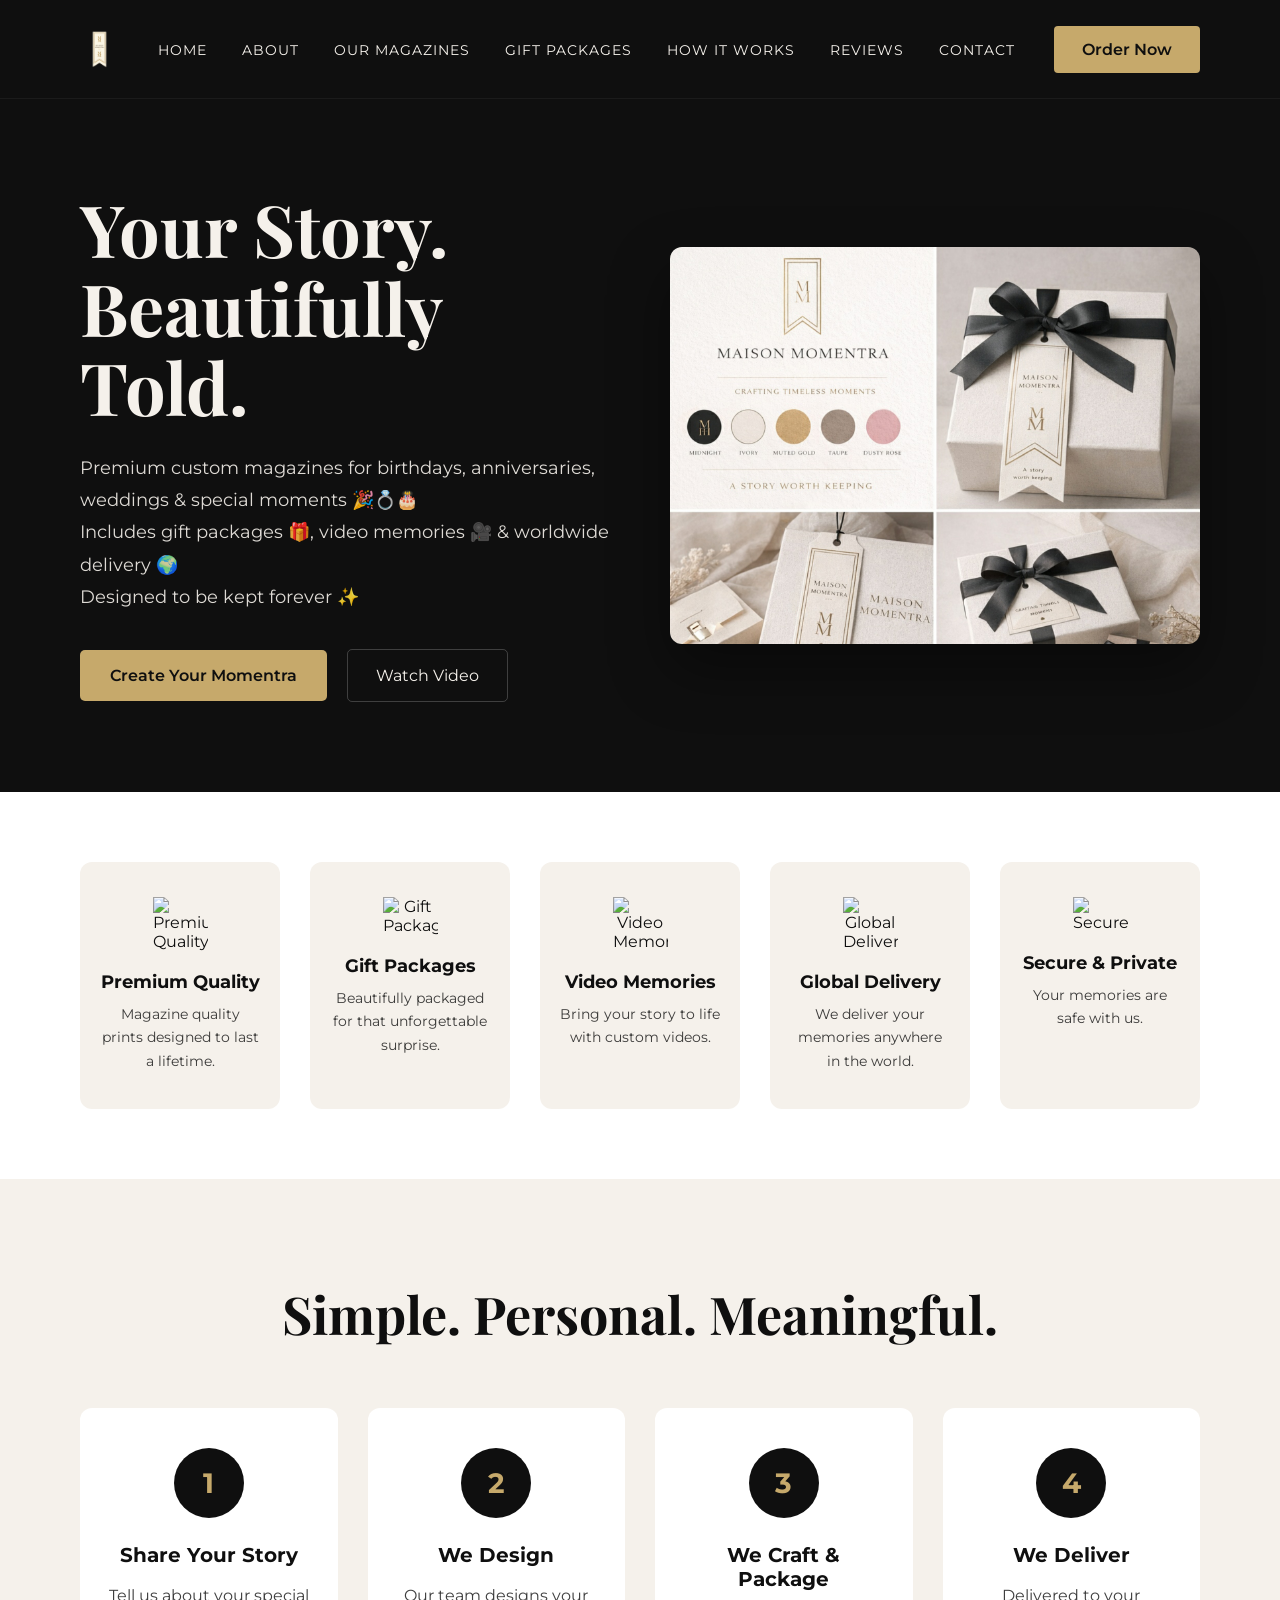
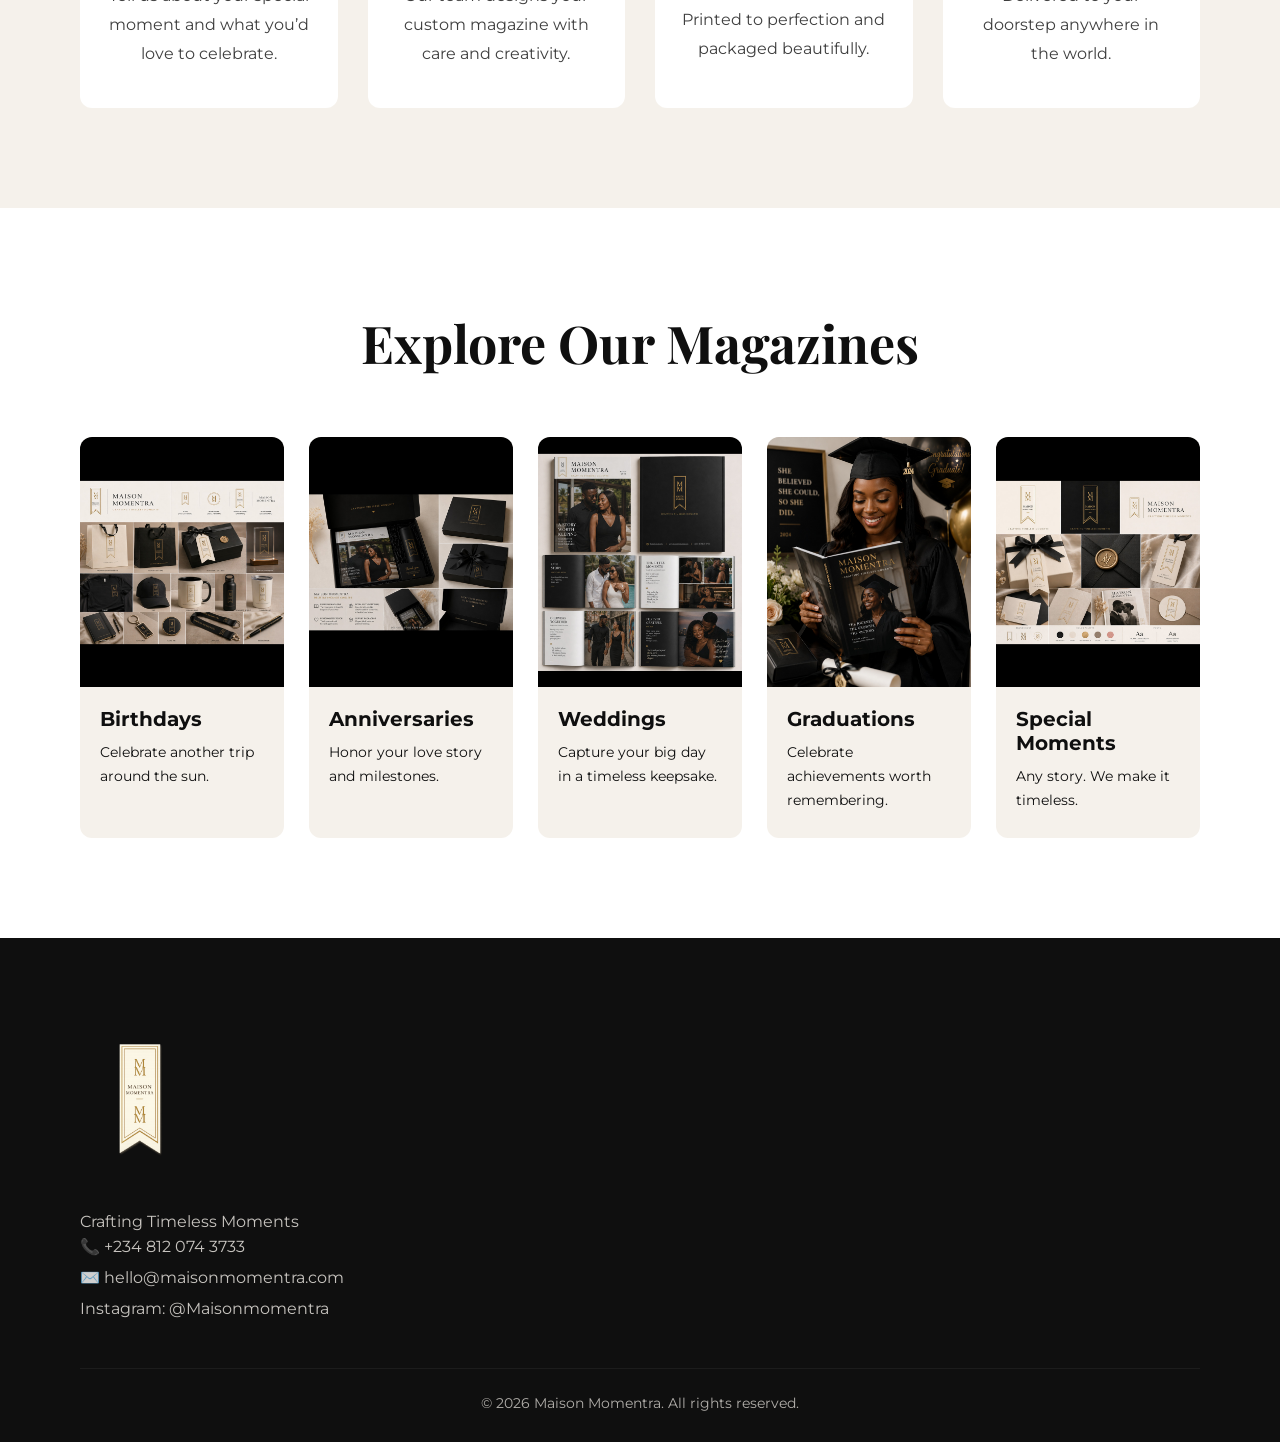
==== commit bcbfc131: "Update index.html" ====
--- a/index.html
+++ b/index.html
@@ -41,7 +41,7 @@
                                                                                                                                                                                                                                                                                                                                                         </div>
                                                                                                                                                                                                                                                                                                                                                                 </div>
                                                                                                                                                                                                                                                                                                                                                                         <div class="hero-image">
-                                                                                                                                                                                                                                                                                                                                                                                    <img src="assets/images/hero-magazine.png" alt="Maison Momentra Magazine">
+                                                                                                                                                                                                                                                                                                                                                                                    <img src="assets/images/hero-magazine.jpg" alt="Maison Momentra Magazine">
                                                                                                                                                                                                                                                                                                                                                                                             </div>
                                                                                                                                                                                                                                                                                                                                                                                                 </section>
 
@@ -106,27 +106,27 @@
                                                                                                                                                                                                                                                                                                                                                                                                                                                                                                                                                                                                                                                                                                                                                                                                                                                                                                                                                                                                                                     <h2>Explore Our Magazines</h2>
                                                                                                                                                                                                                                                                                                                                                                                                                                                                                                                                                                                                                                                                                                                                                                                                                                                                                                                                                                                                                                             <div class="magazine-cards">
                                                                                                                                                                                                                                                                                                                                                                                                                                                                                                                                                                                                                                                                                                                                                                                                                                                                                                                                                                                                                                                         <div class="card">
-                                                                                                                                                                                                                                                                                                                                                                                                                                                                                                                                                                                                                                                                                                                                                                                                                                                                                                                                                                                                                                                                        <img src="assets/images/mag-birthday.jpg" alt="Birthdays">
+                                                                                                                                                                                                                                                                                                                                                                                                                                                                                                                                                                                                                                                                                                                                                                                                                                                                                                                                                                                                                                                                        <img src="assets/images/birthday.jpg" alt="Birthdays">
                                                                                                                                                                                                                                                                                                                                                                                                                                                                                                                                                                                                                                                                                                                                                                                                                                                                                                                                                                                                                                                                                         <h4>Birthdays</h4>
                                                                                                                                                                                                                                                                                                                                                                                                                                                                                                                                                                                                                                                                                                                                                                                                                                                                                                                                                                                                                                                                                                         <p>Celebrate another trip around the sun.</p>
                                                                                                                                                                                                                                                                                                                                                                                                                                                                                                                                                                                                                                                                                                                                                                                                                                                                                                                                                                                                                                                                                                                     </div>
                                                                                                                                                                                                                                                                                                                                                                                                                                                                                                                                                                                                                                                                                                                                                                                                                                                                                                                                                                                                                                                                                                                                 <div class="card">
-                                                                                                                                                                                                                                                                                                                                                                                                                                                                                                                                                                                                                                                                                                                                                                                                                                                                                                                                                                                                                                                                                                                                                <img src="assets/images/mag-anniversary.jpg" alt="Anniversaries">
+                                                                                                                                                                                                                                                                                                                                                                                                                                                                                                                                                                                                                                                                                                                                                                                                                                                                                                                                                                                                                                                                                                                                                <img src="assets/images/anniversary.jpg" alt="Anniversaries">
                                                                                                                                                                                                                                                                                                                                                                                                                                                                                                                                                                                                                                                                                                                                                                                                                                                                                                                                                                                                                                                                                                                                                                 <h4>Anniversaries</h4>
                                                                                                                                                                                                                                                                                                                                                                                                                                                                                                                                                                                                                                                                                                                                                                                                                                                                                                                                                                                                                                                                                                                                                                                 <p>Honor your love story and milestones.</p>
                                                                                                                                                                                                                                                                                                                                                                                                                                                                                                                                                                                                                                                                                                                                                                                                                                                                                                                                                                                                                                                                                                                                                                                             </div>
                                                                                                                                                                                                                                                                                                                                                                                                                                                                                                                                                                                                                                                                                                                                                                                                                                                                                                                                                                                                                                                                                                                                                                                                         <div class="card">
-                                                                                                                                                                                                                                                                                                                                                                                                                                                                                                                                                                                                                                                                                                                                                                                                                                                                                                                                                                                                                                                                                                                                                                                                                        <img src="assets/images/mag-wedding.jpg" alt="Weddings">
+                                                                                                                                                                                                                                                                                                                                                                                                                                                                                                                                                                                                                                                                                                                                                                                                                                                                                                                                                                                                                                                                                                                                                                                                                        <img src="assets/images/wedding.jpg" alt="Weddings">
                                                                                                                                                                                                                                                                                                                                                                                                                                                                                                                                                                                                                                                                                                                                                                                                                                                                                                                                                                                                                                                                                                                                                                                                                                         <h4>Weddings</h4>
                                                                                                                                                                                                                                                                                                                                                                                                                                                                                                                                                                                                                                                                                                                                                                                                                                                                                                                                                                                                                                                                                                                                                                                                                                                         <p>Capture your big day in a timeless keepsake.</p>
                                                                                                                                                                                                                                                                                                                                                                                                                                                                                                                                                                                                                                                                                                                                                                                                                                                                                                                                                                                                                                                                                                                                                                                                                                                                     </div>
                                                                                                                                                                                                                                                                                                                                                                                                                                                                                                                                                                                                                                                                                                                                                                                                                                                                                                                                                                                                                                                                                                                                                                                                                                                                                 <div class="card">
-                                                                                                                                                                                                                                                                                                                                                                                                                                                                                                                                                                                                                                                                                                                                                                                                                                                                                                                                                                                                                                                                                                                                                                                                                                                                                                <img src="assets/images/mag-graduation.jpg" alt="Graduations">
+                                                                                                                                                                                                                                                                                                                                                                                                                                                                                                                                                                                                                                                                                                                                                                                                                                                                                                                                                                                                                                                                                                                                                                                                                                                                                                <img src="assets/images/graduation.jpg" alt="Graduations">
                                                                                                                                                                                                                                                                                                                                                                                                                                                                                                                                                                                                                                                                                                                                                                                                                                                                                                                                                                                                                                                                                                                                                                                                                                                                                                                 <h4>Graduations</h4>
                                                                                                                                                                                                                                                                                                                                                                                                                                                                                                                                                                                                                                                                                                                                                                                                                                                                                                                                                                                                                                                                                                                                                                                                                                                                                                                                 <p>Celebrate achievements worth remembering.</p>
                                                                                                                                                                                                                                                                                                                                                                                                                                                                                                                                                                                                                                                                                                                                                                                                                                                                                                                                                                                                                                                                                                                                                                                                                                                                                                                                             </div>
                                                                                                                                                                                                                                                                                                                                                                                                                                                                                                                                                                                                                                                                                                                                                                                                                                                                                                                                                                                                                                                                                                                                                                                                                                                                                                                                                         <div class="card">
-                                                                                                                                                                                                                                                                                                                                                                                                                                                                                                                                                                                                                                                                                                                                                                                                                                                                                                                                                                                                                                                                                                                                                                                                                                                                                                                                                                        <img src="assets/images/mag-special.jpg" alt="Special Moments">
+                                                                                                                                                                                                                                                                                                                                                                                                                                                                                                                                                                                                                                                                                                                                                                                                                                                                                                                                                                                                                                                                                                                                                                                                                                                                                                                                                                        <img src="assets/images/special.jpg" alt="Special Moments">
                                                                                                                                                                                                                                                                                                                                                                                                                                                                                                                                                                                                                                                                                                                                                                                                                                                                                                                                                                                                                                                                                                                                                                                                                                                                                                                                                                                         <h4>Special Moments</h4>
                                                                                                                                                                                                                                                                                                                                                                                                                                                                                                                                                                                                                                                                                                                                                                                                                                                                                                                                                                                                                                                                                                                                                                                                                                                                                                                                                                                                         <p>Any story. We make it timeless.</p>
                                                                                                                                                                                                                                                                                                                                                                                                                                                                                                                                                                                                                                                                                                                                                                                                                                                                                                                                                                                                                                                                                                                                                                                                                                                                                                                                                                                                                     </div>
@@ -142,9 +142,9 @@
                                                                                                                                                                                                                                                                                                                                                                                                                                                                                                                                                                                                                                                                                                                                                                                                                                                                                                                                                                                                                                                                                                                                                                                                                                                                                                                                                                                                                                                                                         <div class="footer-contact">
                                                                                                                                                                                                                                                                                                                                                                                                                                                                                                                                                                                                                                                                                                                                                                                                                                                                                                                                                                                                                                                                                                                                                                                                                                                                                                                                                                                                                                                                                                     <p>📞 +234 812 074 3733</p>
                                                                                                                                                                                                                                                                                                                                                                                                                                                                                                                                                                                                                                                                                                                                                                                                                                                                                                                                                                                                                                                                                                                                                                                                                                                                                                                                                                                                                                                                                                                 <p>✉️ hello@maisonmomentra.com</p>
-                                                                                                                                                                                                                                                                                                                                                                                                                                                                                                                                                                                                                                                                                                                                                                                                                                                                                                                                                                                                                                                                                                                                                                                                                                                                                                                                                                                                                                                                                                                            <p>Instagram: @Maison.momentra</p>
+                                                                                                                                                                                                                                                                                                                                                                                                                                                                                                                                                                                                                                                                                                                                                                                                                                                                                                                                                                                                                                                                                                                                                                                                                                                                                                                                                                                                                                                                                                                            <p>Instagram: @Maisonmomentra</p>
                                                                                                                                                                                                                                                                                                                                                                                                                                                                                                                                                                                                                                                                                                                                                                                                                                                                                                                                                                                                                                                                                                                                                                                                                                                                                                                                                                                                                                                                                                                                     </div>
                                                                                                                                                                                                                                                                                                                                                                                                                                                                                                                                                                                                                                                                                                                                                                                                                                                                                                                                                                                                                                                                                                                                                                                                                                                                                                                                                                                                                                                                                                                                             <p class="footer-copy">&copy; 2026 Maison Momentra. All rights reserved.</p>
                                                                                                                                                                                                                                                                                                                                                                                                                                                                                                                                                                                                                                                                                                                                                                                                                                                                                                                                                                                                                                                                                                                                                                                                                                                                                                                                                                                                                                                                                                                                                 </footer>
                                                                                                                                                                                                                                                                                                                                                                                                                                                                                                                                                                                                                                                                                                                                                                                                                                                                                                                                                                                                                                                                                                                                                                                                                                                                                                                                                                                                                                                                                                                                                 </body>
-                                                                                                                                                                                                                                                                                                                                                                                                                                                                                                                                                                                                                                                                                                                                                                                                                                                                                                                                                                                                                                                                                                                                                                                                                                                                                                                                                                                                                                                                                                                                                </html>+                                                                                                                                                                                                                                                                                                                                                                                                                                                                                                                                                                                                                                                                                                                                                                                                                                                                                                                                                                                                                                                                                                                                                                                                                                                                                                                                                                                                                                                                                                                                                </html>
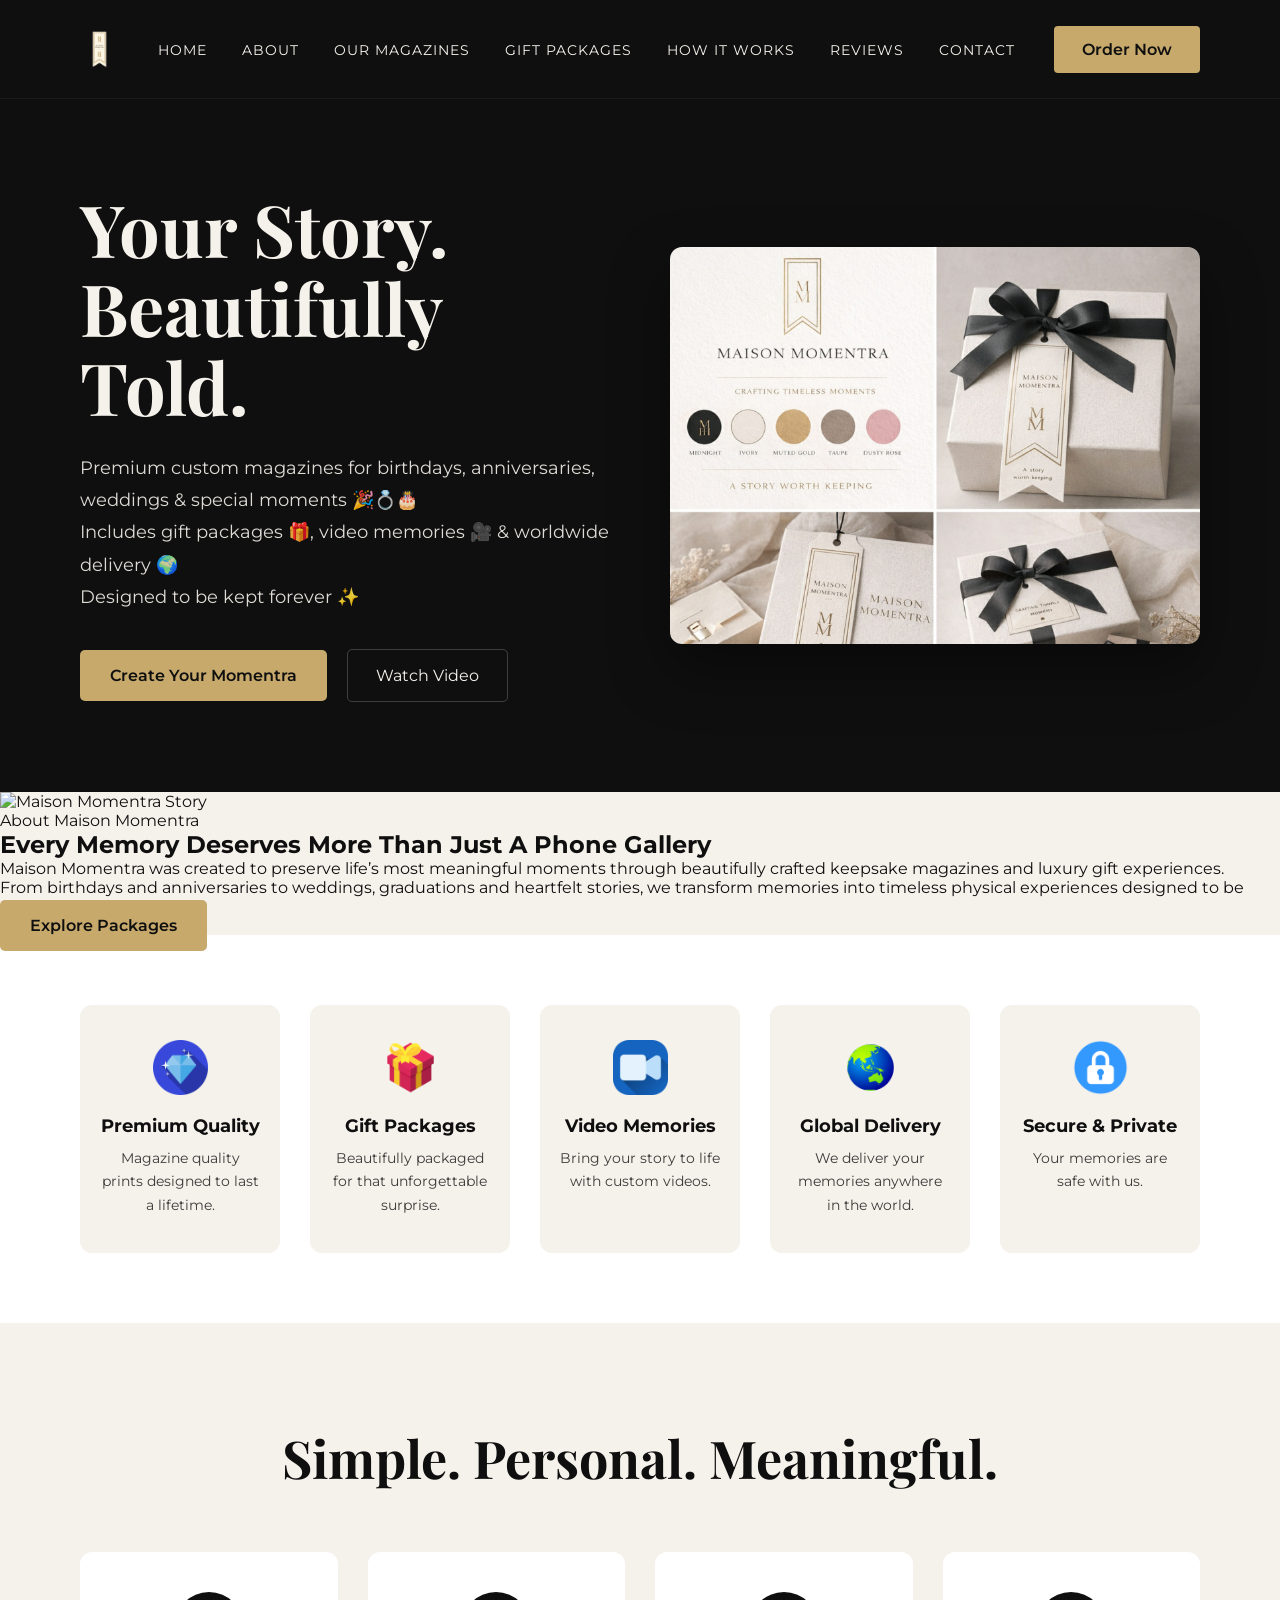
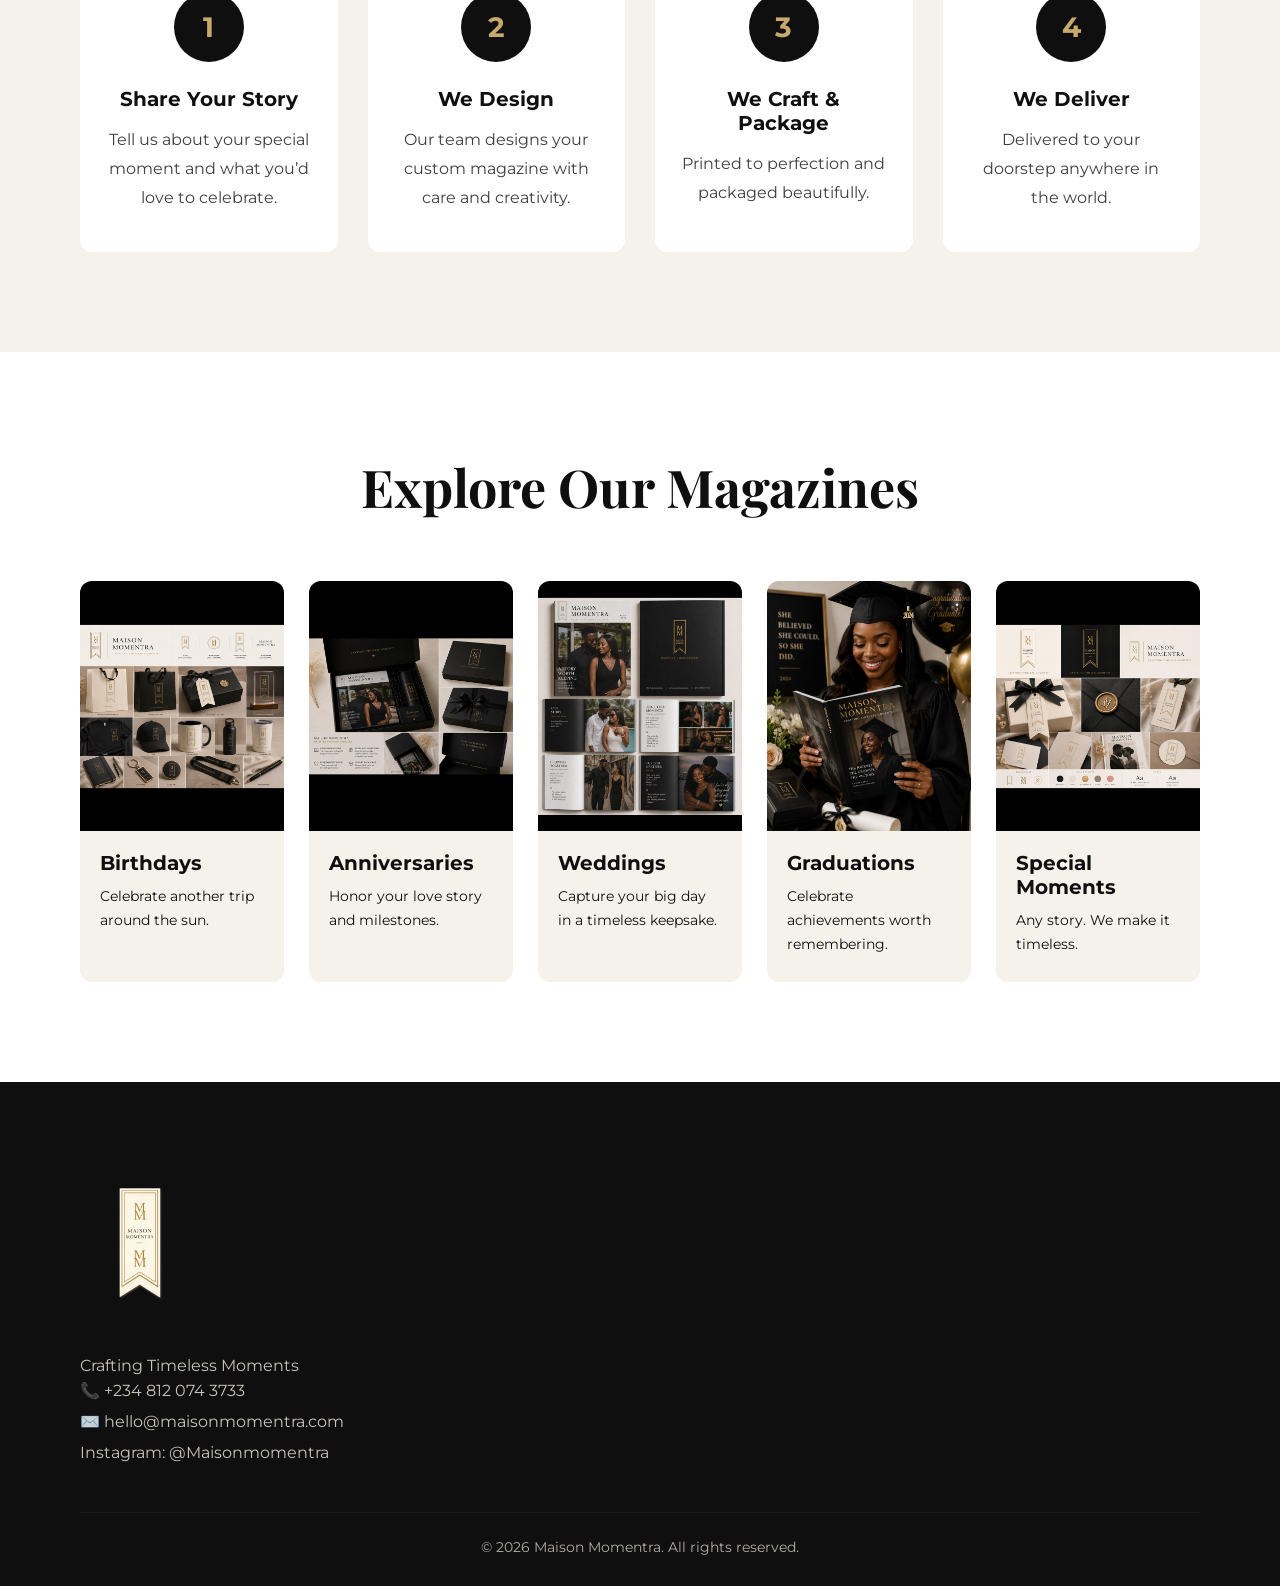
==== commit 6459957a: "Update index.html" ====
--- a/index.html
+++ b/index.html
@@ -44,6 +44,39 @@
                                                                                                                                                                                                                                                                                                                                                                                     <img src="assets/images/hero-magazine.jpg" alt="Maison Momentra Magazine">
                                                                                                                                                                                                                                                                                                                                                                                             </div>
                                                                                                                                                                                                                                                                                                                                                                                                 </section>
+                        </section>
+                            <!-- About Section -->
+<section class="about-section" id="about">
+
+    <div class="about-image">
+        <img src="assets/images/about-story.jpg" alt="Maison Momentra Story">
+    </div>
+
+    <div class="about-content">
+
+        <span class="section-tag">
+            About Maison Momentra
+        </span>
+
+        <h2>
+            Every Memory Deserves More Than Just A Phone Gallery
+        </h2>
+
+        <p>
+            Maison Momentra was created to preserve life’s most meaningful moments through beautifully crafted keepsake magazines and luxury gift experiences.
+        </p>
+
+        <p>
+            From birthdays and anniversaries to weddings, graduations and heartfelt stories, we transform memories into timeless physical experiences designed to be cherished forever.
+        </p>
+
+        <a href="#packages" class="btn-primary">
+            Explore Packages
+        </a>
+
+    </div>
+
+</section>
 
                                                                                                                                                                                                                                                                                                                                                                                                     <!-- Features Section -->
                                                                                                                                                                                                                                                                                                                                                                                                         <section class="features">
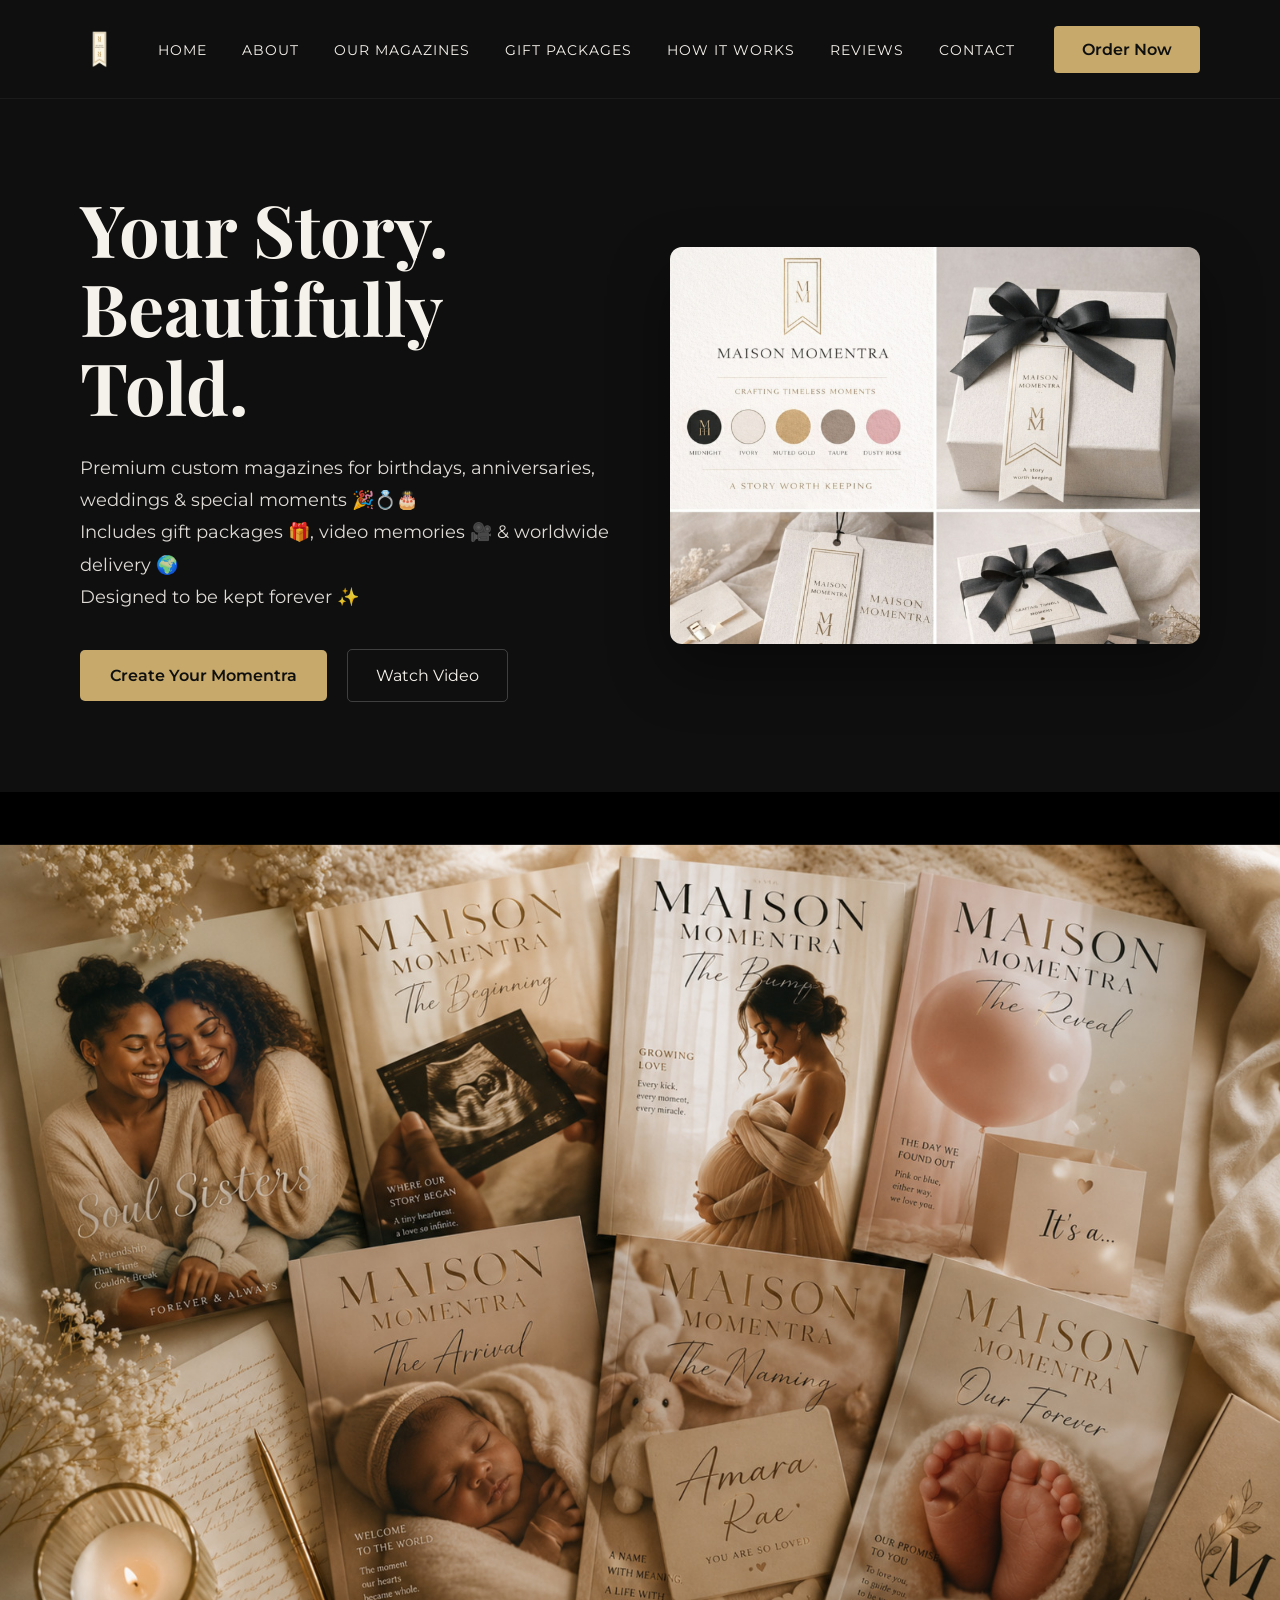
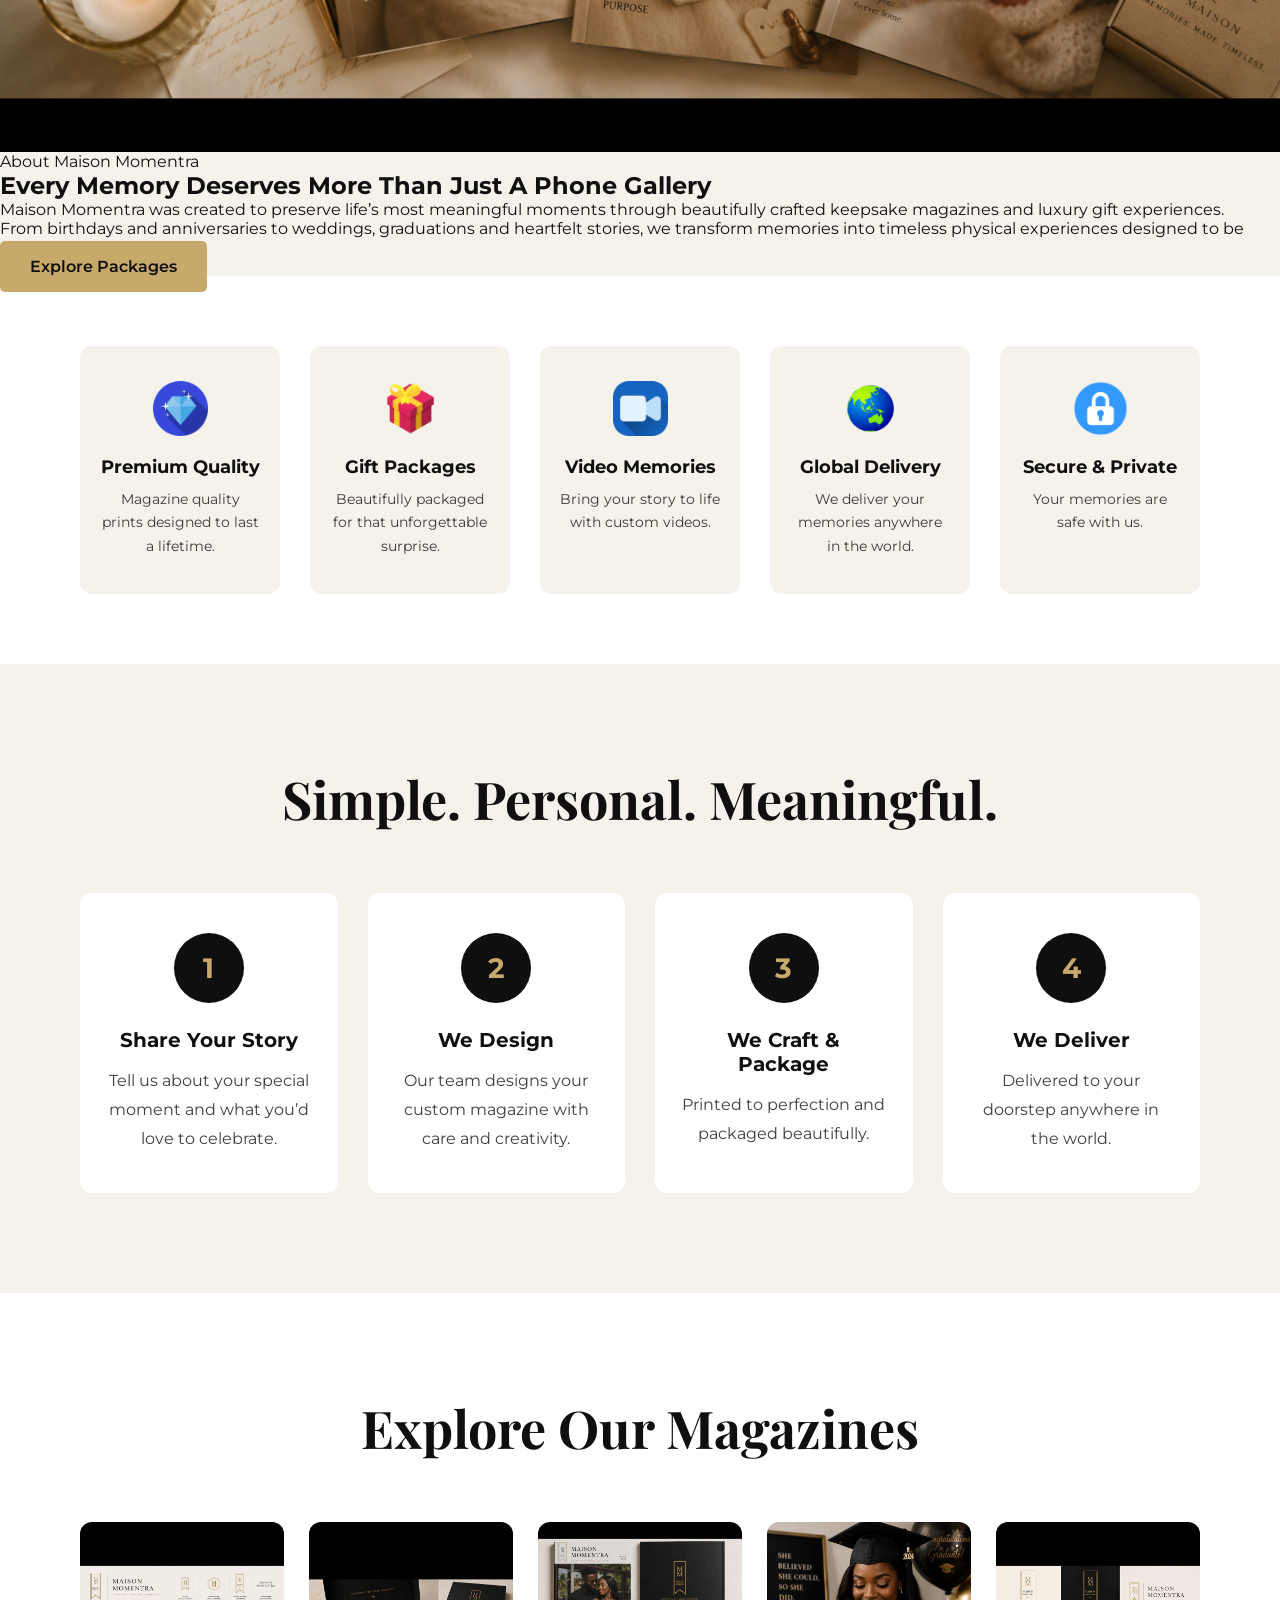
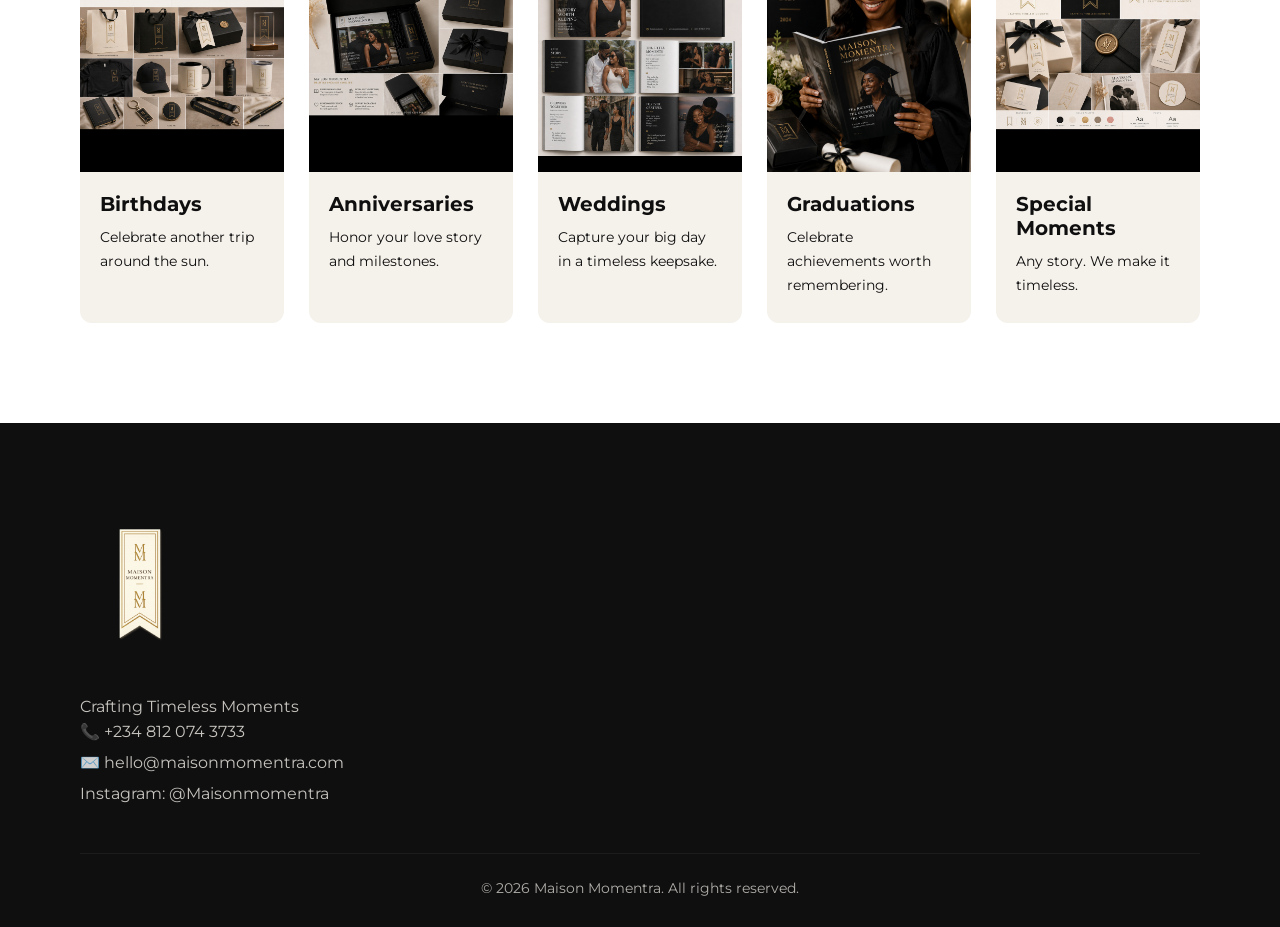
==== commit 90e7ec7b: "Update index.html" ====
--- a/index.html
+++ b/index.html
@@ -4,6 +4,26 @@
     <meta charset="UTF-8">
         <meta name="viewport" content="width=device-width, initial-scale=1.0">
             <title>Maison Momentra</title>
+    <!-- Primary Meta Tags -->
+<meta name="title" content="Maison Momentra">
+<meta name="description" content="Premium custom magazines for birthdays, anniversaries, weddings & unforgettable moments. Beautifully crafted keepsake experiences with luxury packaging, video memories and worldwide delivery.">
+
+<!-- Open Graph / Facebook -->
+<meta property="og:type" content="website">
+<meta property="og:url" content="https://maisonmomentra.com/">
+<meta property="og:title" content="Maison Momentra">
+<meta property="og:description" content="Premium custom magazines for birthdays, anniversaries, weddings & unforgettable moments. Beautifully crafted keepsake experiences with luxury packaging, video memories and worldwide delivery.">
+<meta property="og:image" content="https://maisonmomentra.com/assets/images/social-preview.jpg">
+
+<!-- Twitter / X -->
+<meta property="twitter:card" content="summary_large_image">
+<meta property="twitter:url" content="https://maisonmomentra.com/">
+<meta property="twitter:title" content="Maison Momentra">
+<meta property="twitter:description" content="Premium custom magazines for birthdays, anniversaries, weddings & unforgettable moments. Beautifully crafted keepsake experiences with luxury packaging, video memories and worldwide delivery.">
+<meta property="twitter:image" content="https://maisonmomentra.com/assets/images/social-preview.jpg">
+
+<!-- Theme Color -->
+<meta name="theme-color" content="#0F0F0F">
                 <link rel="icon" href="assets/favicon.ico" type="image/x-icon">
                     <link rel="stylesheet" href="css/style.css">
                         <link href="https://fonts.googleapis.com/css2?family=Playfair+Display:wght@400;700&family=Montserrat:wght@400;500;600&display=swap" rel="stylesheet">
--- a/css/style.css
+++ b/css/style.css
@@ -534,4 +534,78 @@
                                                                                                                                                                                                                                                                                                                                                                                                                                                                                                                                                                                                                                                                                                                                                                                                                                                                                                                                                                                                                                                                                                                                                                                                                                                                                                                                                                flex-direction:column;
                                                                                                                                                                                                                                                                                                                                                                                                                                                                                                                                                                                                                                                                                                                                                                                                                                                                                                                                                                                                                                                                                                                                                                                                                                                                                                                                                                    }
 
-                                                                                                                                                                                                                                                                                                                                                                                                                                                                                                                                                                                                                                                                                                                                                                                                                                                                                                                                                                                                                                                                                                                                                                                                                                                                                                                                                                   }+                             /* =========================
+   ABOUT SECTION
+========================= */
+
+.about-section{
+    display:flex;
+    align-items:center;
+    justify-content:space-between;
+    gap:70px;
+    padding:100px 80px;
+    background:#f5f1eb;
+}
+
+.about-image{
+    flex:1;
+}
+
+.about-image img{
+    border-radius:14px;
+    box-shadow:0 20px 50px rgba(0,0,0,0.12);
+}
+
+.about-content{
+    flex:1;
+}
+
+.section-tag{
+    color:#C6A96B;
+    text-transform:uppercase;
+    letter-spacing:2px;
+    font-size:13px;
+    font-weight:600;
+}
+
+.about-content h2{
+    font-family:'Playfair Display', serif;
+    font-size:52px;
+    line-height:1.2;
+    margin:20px 0;
+    color:#0F0F0F;
+}
+
+.about-content p{
+    font-size:17px;
+    line-height:1.9;
+    margin-bottom:25px;
+    color:#444;
+}
+
+/* Responsive */
+
+@media(max-width:992px){
+
+    .about-section{
+        flex-direction:column;
+        padding:80px 40px;
+    }
+
+    .about-content h2{
+        font-size:42px;
+    }
+
+}
+
+@media(max-width:768px){
+
+    .about-section{
+        padding:70px 20px;
+    }
+
+    .about-content h2{
+        font-size:34px;
+    }
+
+}                                                                                                                                                                                                                                                                                                                                                                                                                                                                                                                                                                                                                                                                                                                                                                                                                                                                                                                                                                                                                                                                                                                                                                                                                                                                                                                                      }
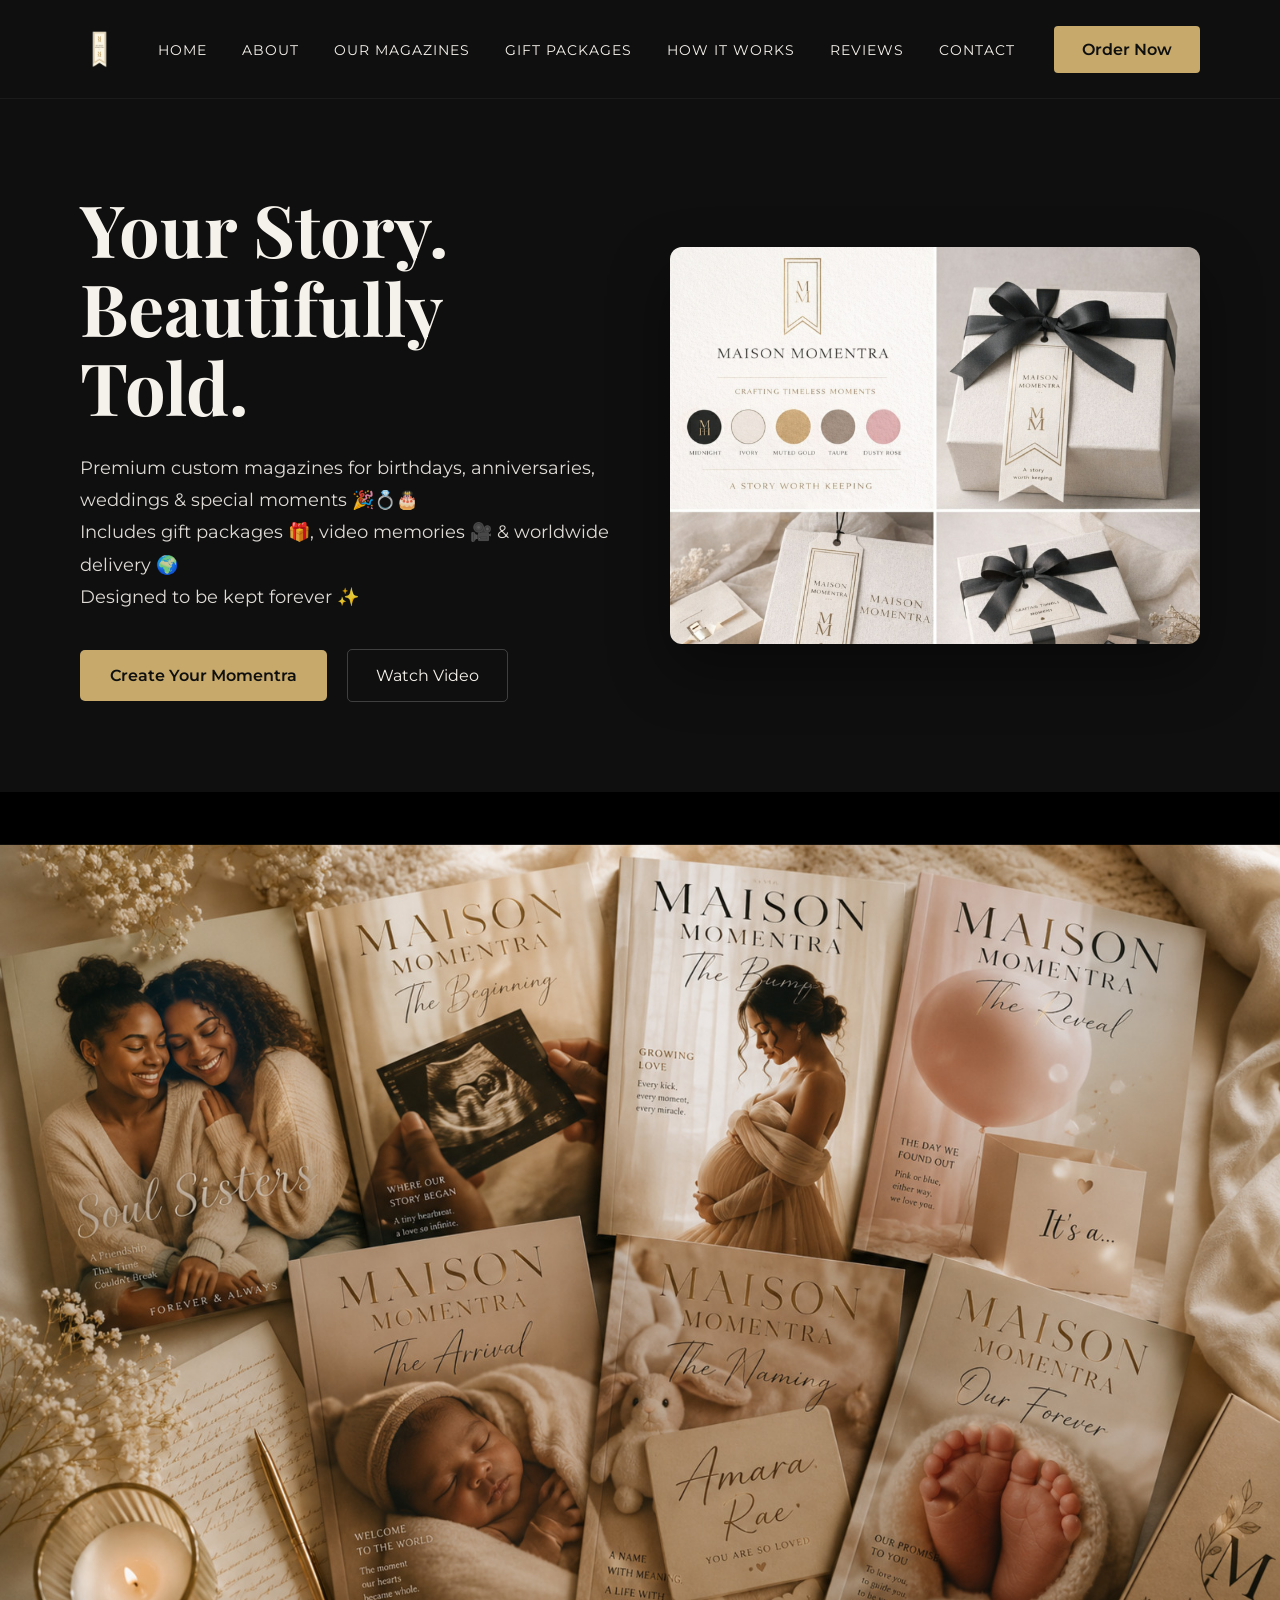
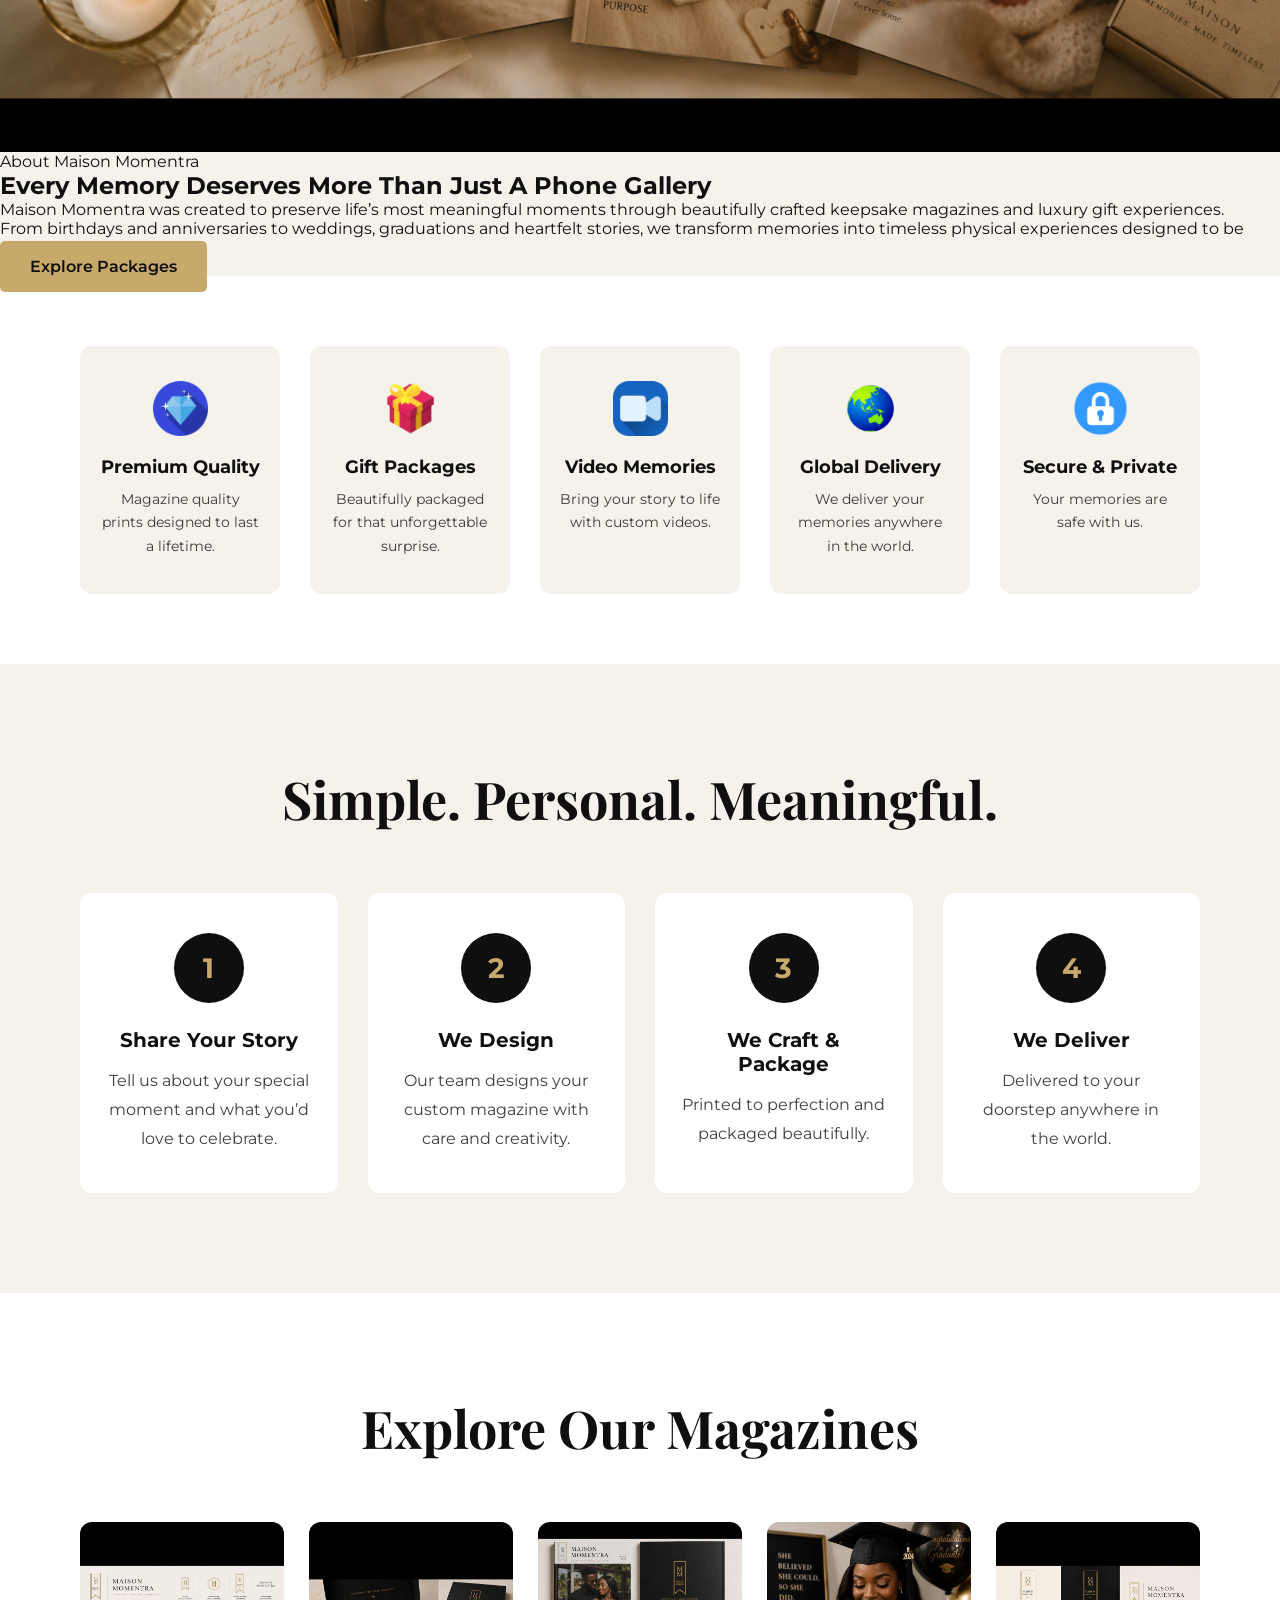
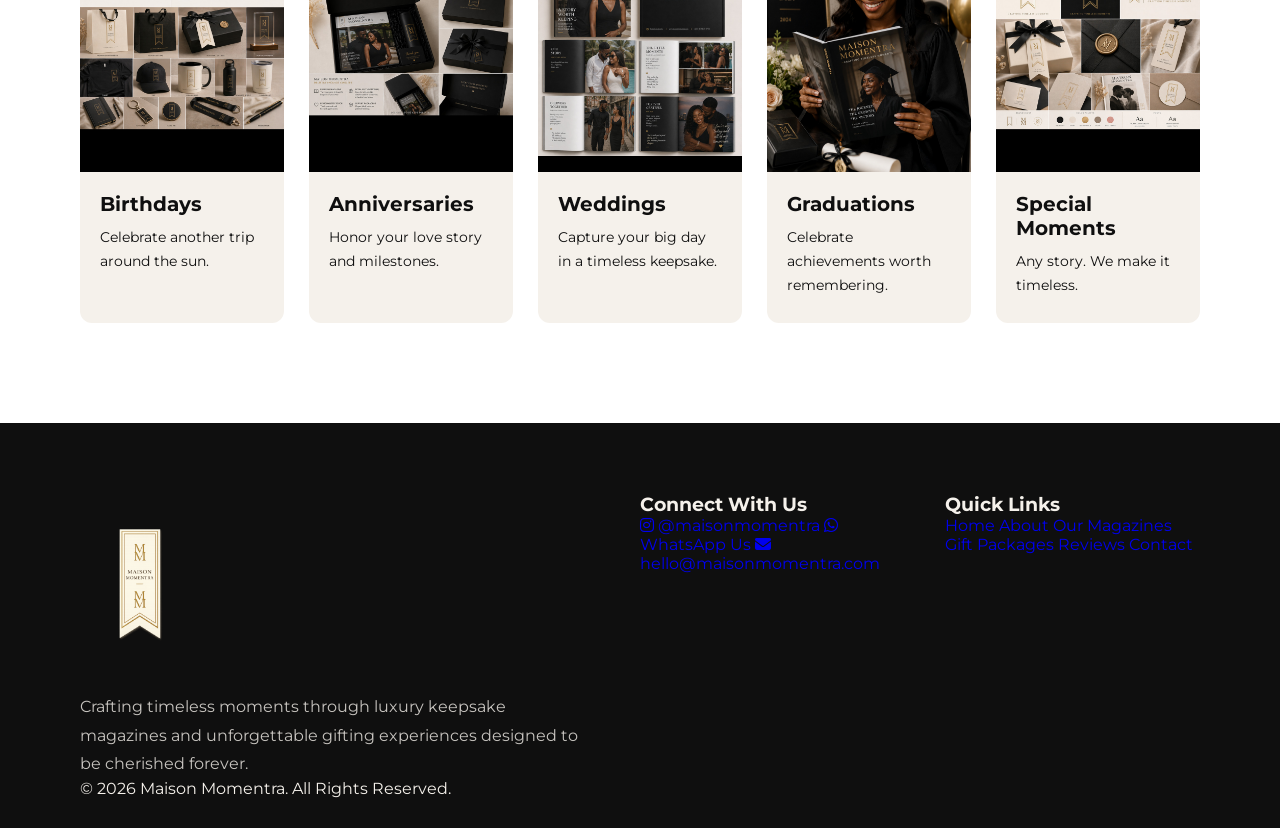
==== commit 655e0094: "Update index.html" ====
--- a/index.html
+++ b/index.html
@@ -27,7 +27,8 @@
                 <link rel="icon" href="assets/favicon.ico" type="image/x-icon">
                     <link rel="stylesheet" href="css/style.css">
                         <link href="https://fonts.googleapis.com/css2?family=Playfair+Display:wght@400;700&family=Montserrat:wght@400;500;600&display=swap" rel="stylesheet">
-                        </head>
+    <link rel="stylesheet" href="https://cdnjs.cloudflare.com/ajax/libs/font-awesome/6.5.1/css/all.min.css">
+                       </head>
                         <body>
                             <!-- Navigation -->
                                 <header class="navbar">
@@ -187,17 +188,85 @@
                                                                                                                                                                                                                                                                                                                                                                                                                                                                                                                                                                                                                                                                                                                                                                                                                                                                                                                                                                                                                                                                                                                                                                                                                                                                                                                                                                                                                                 </section>
 
                                                                                                                                                                                                                                                                                                                                                                                                                                                                                                                                                                                                                                                                                                                                                                                                                                                                                                                                                                                                                                                                                                                                                                                                                                                                                                                                                                                                                                     <!-- Footer -->
-                                                                                                                                                                                                                                                                                                                                                                                                                                                                                                                                                                                                                                                                                                                                                                                                                                                                                                                                                                                                                                                                                                                                                                                                                                                                                                                                                                                                                                        <footer>
-                                                                                                                                                                                                                                                                                                                                                                                                                                                                                                                                                                                                                                                                                                                                                                                                                                                                                                                                                                                                                                                                                                                                                                                                                                                                                                                                                                                                                                                <div class="footer-brand">
-                                                                                                                                                                                                                                                                                                                                                                                                                                                                                                                                                                                                                                                                                                                                                                                                                                                                                                                                                                                                                                                                                                                                                                                                                                                                                                                                                                                                                                                            <img src="assets/images/logo.png" alt="Maison Momentra Logo">
-                                                                                                                                                                                                                                                                                                                                                                                                                                                                                                                                                                                                                                                                                                                                                                                                                                                                                                                                                                                                                                                                                                                                                                                                                                                                                                                                                                                                                                                                        <p>Crafting Timeless Moments</p>
-                                                                                                                                                                                                                                                                                                                                                                                                                                                                                                                                                                                                                                                                                                                                                                                                                                                                                                                                                                                                                                                                                                                                                                                                                                                                                                                                                                                                                                                                                </div>
-                                                                                                                                                                                                                                                                                                                                                                                                                                                                                                                                                                                                                                                                                                                                                                                                                                                                                                                                                                                                                                                                                                                                                                                                                                                                                                                                                                                                                                                                                        <div class="footer-contact">
-                                                                                                                                                                                                                                                                                                                                                                                                                                                                                                                                                                                                                                                                                                                                                                                                                                                                                                                                                                                                                                                                                                                                                                                                                                                                                                                                                                                                                                                                                                    <p>📞 +234 812 074 3733</p>
-                                                                                                                                                                                                                                                                                                                                                                                                                                                                                                                                                                                                                                                                                                                                                                                                                                                                                                                                                                                                                                                                                                                                                                                                                                                                                                                                                                                                                                                                                                                <p>✉️ hello@maisonmomentra.com</p>
-                                                                                                                                                                                                                                                                                                                                                                                                                                                                                                                                                                                                                                                                                                                                                                                                                                                                                                                                                                                                                                                                                                                                                                                                                                                                                                                                                                                                                                                                                                                            <p>Instagram: @Maisonmomentra</p>
-                                                                                                                                                                                                                                                                                                                                                                                                                                                                                                                                                                                                                                                                                                                                                                                                                                                                                                                                                                                                                                                                                                                                                                                                                                                                                                                                                                                                                                                                                                                                    </div>
-                                                                                                                                                                                                                                                                                                                                                                                                                                                                                                                                                                                                                                                                                                                                                                                                                                                                                                                                                                                                                                                                                                                                                                                                                                                                                                                                                                                                                                                                                                                                            <p class="footer-copy">&copy; 2026 Maison Momentra. All rights reserved.</p>
-                                                                                                                                                                                                                                                                                                                                                                                                                                                                                                                                                                                                                                                                                                                                                                                                                                                                                                                                                                                                                                                                                                                                                                                                                                                                                                                                                                                                                                                                                                                                                </footer>
-                                                                                                                                                                                                                                                                                                                                                                                                                                                                                                                                                                                                                                                                                                                                                                                                                                                                                                                                                                                                                                                                                                                                                                                                                                                                                                                                                                                                                                                                                                                                                </body>
-                                                                                                                                                                                                                                                                                                                                                                                                                                                                                                                                                                                                                                                                                                                                                                                                                                                                                                                                                                                                                                                                                                                                                                                                                                                                                                                                                                                                                                                                                                                                                </html>
+<footer class="footer" id="contact">
+
+    <div class="footer-container">
+
+        <!-- Brand Info -->
+        <div class="footer-brand">
+
+            <img src="assets/images/logo.png" alt="Maison Momentra Logo">
+
+            <p>
+                Crafting timeless moments through luxury keepsake magazines and unforgettable gifting experiences designed to be cherished forever.
+            </p>
+
+        </div>
+
+
+        <!-- Social Links -->
+        <div class="footer-links">
+
+            <h3>Connect With Us</h3>
+
+            <a href="https://instagram.com/maisonmomentra" target="_blank">
+
+                <i class="fa-brands fa-instagram"></i>
+
+                @maisonmomentra
+
+            </a>
+
+
+            <a href="https://wa.me/2348120743733" target="_blank">
+
+                <i class="fa-brands fa-whatsapp"></i>
+
+                WhatsApp Us
+
+            </a>
+
+
+            <a href="mailto:hello@maisonmomentra.com">
+
+                <i class="fa-solid fa-envelope"></i>
+
+                hello@maisonmomentra.com
+
+            </a>
+
+        </div>
+
+
+        <!-- Quick Links -->
+        <div class="footer-links">
+
+            <h3>Quick Links</h3>
+
+            <a href="#home">Home</a>
+
+            <a href="#about">About</a>
+
+            <a href="#magazines">Our Magazines</a>
+
+            <a href="#packages">Gift Packages</a>
+
+            <a href="#reviews">Reviews</a>
+
+            <a href="#contact">Contact</a>
+
+        </div>
+
+    </div>
+
+
+    <!-- Bottom -->
+    <div class="footer-bottom">
+
+        <p>
+            © 2026 Maison Momentra. All Rights Reserved.
+        </p>
+
+    </div>
+
+</footer>
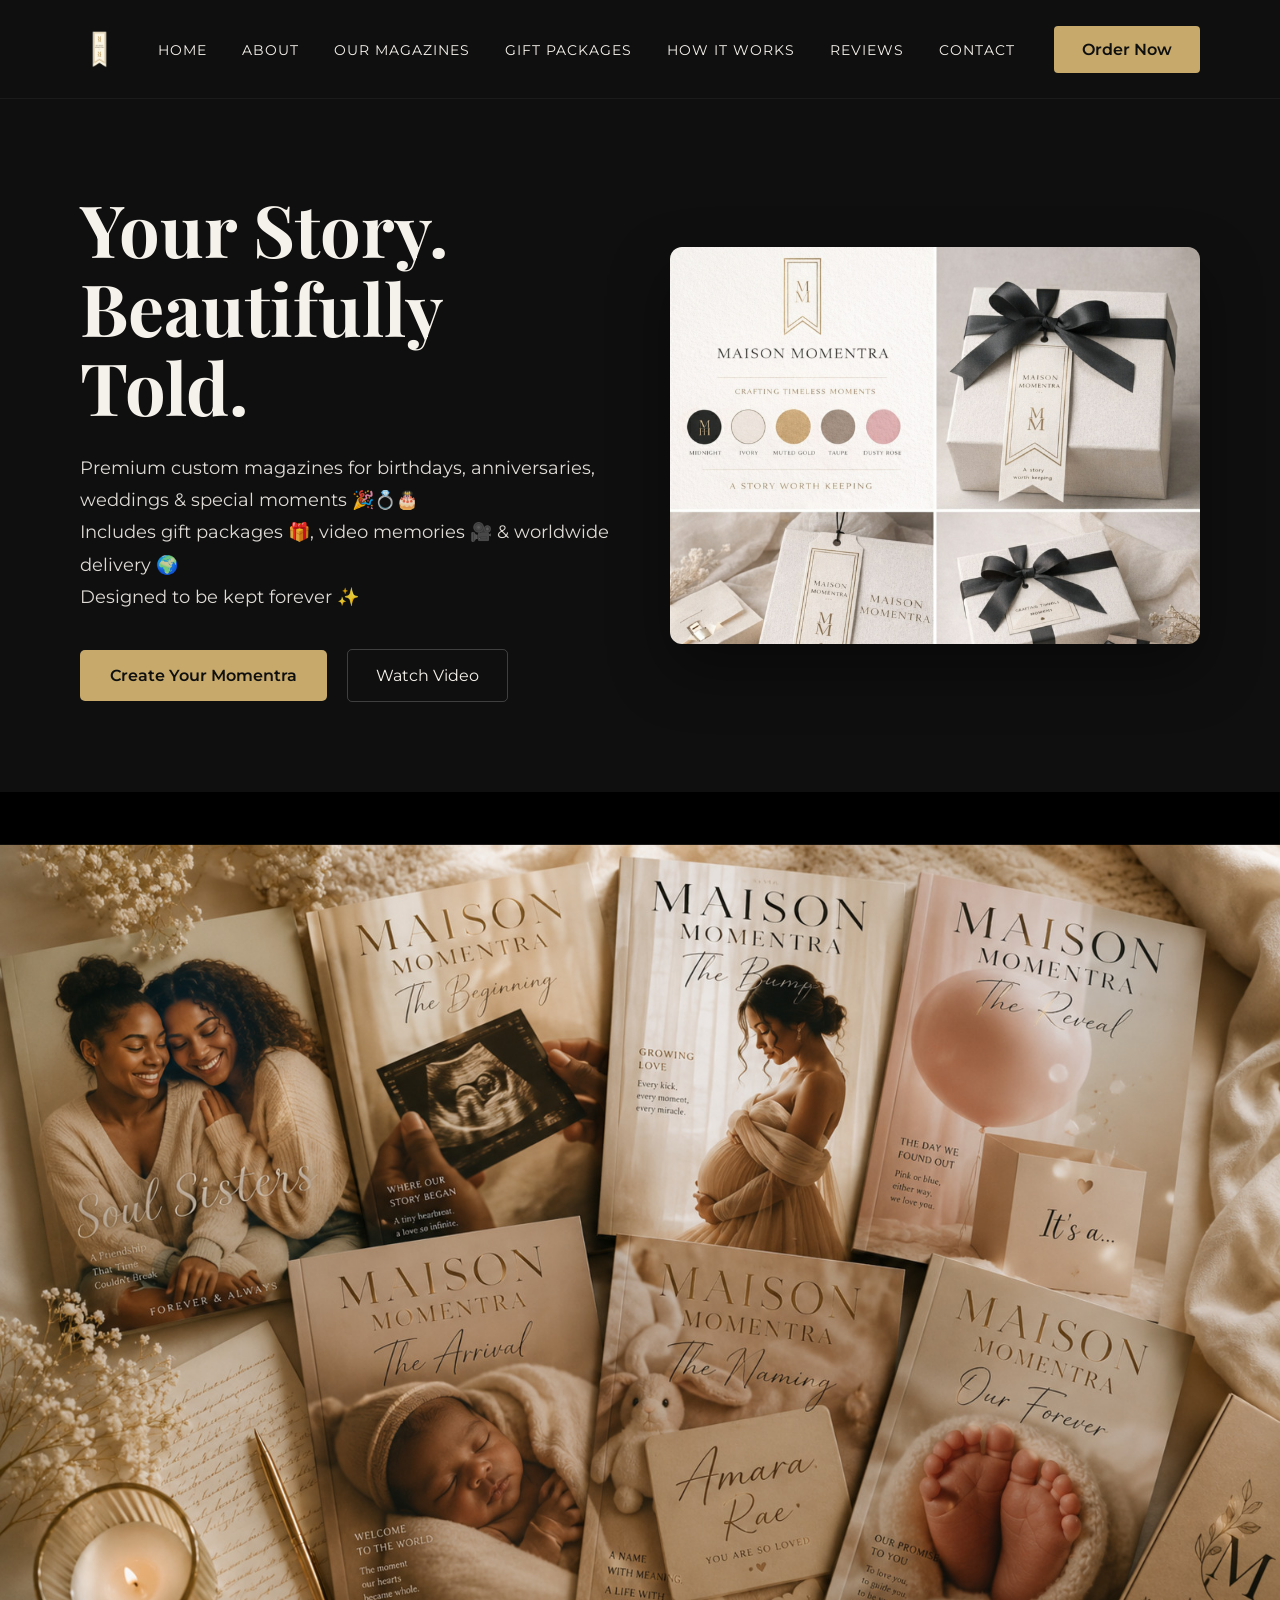
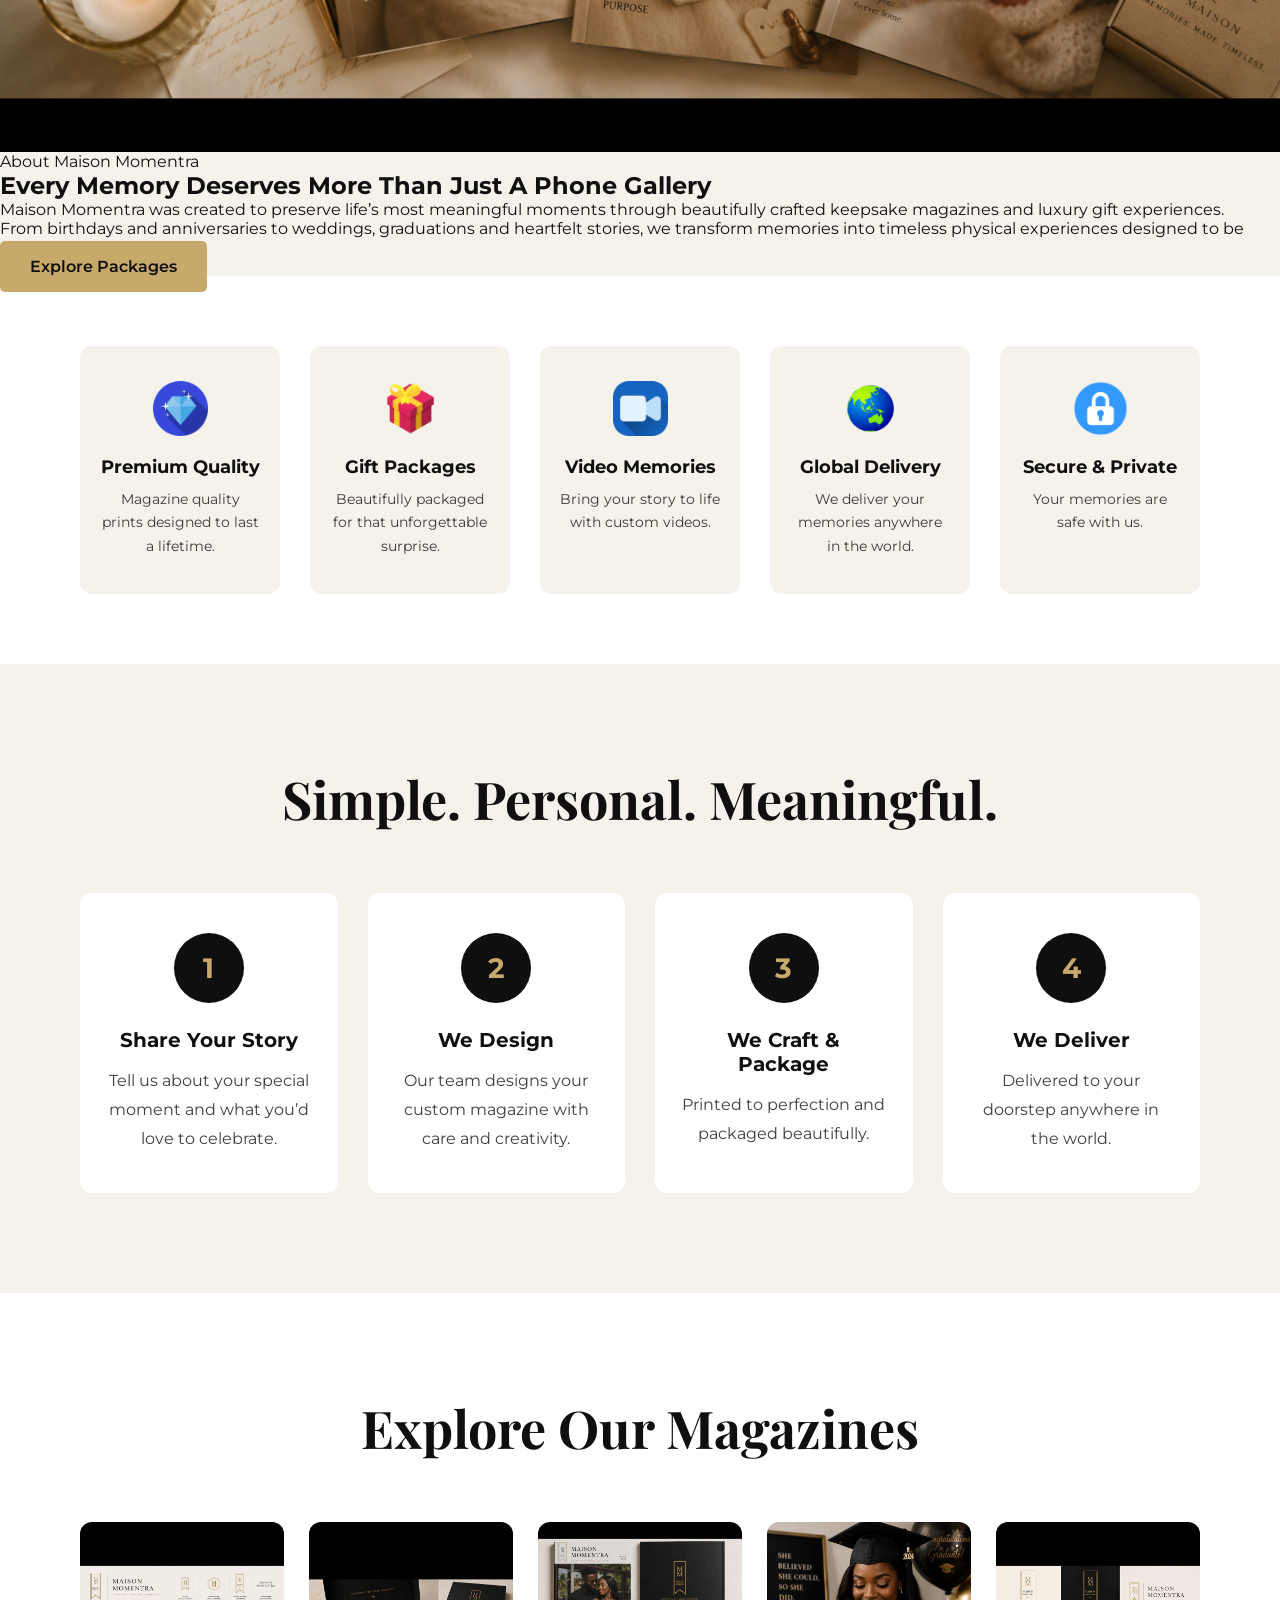
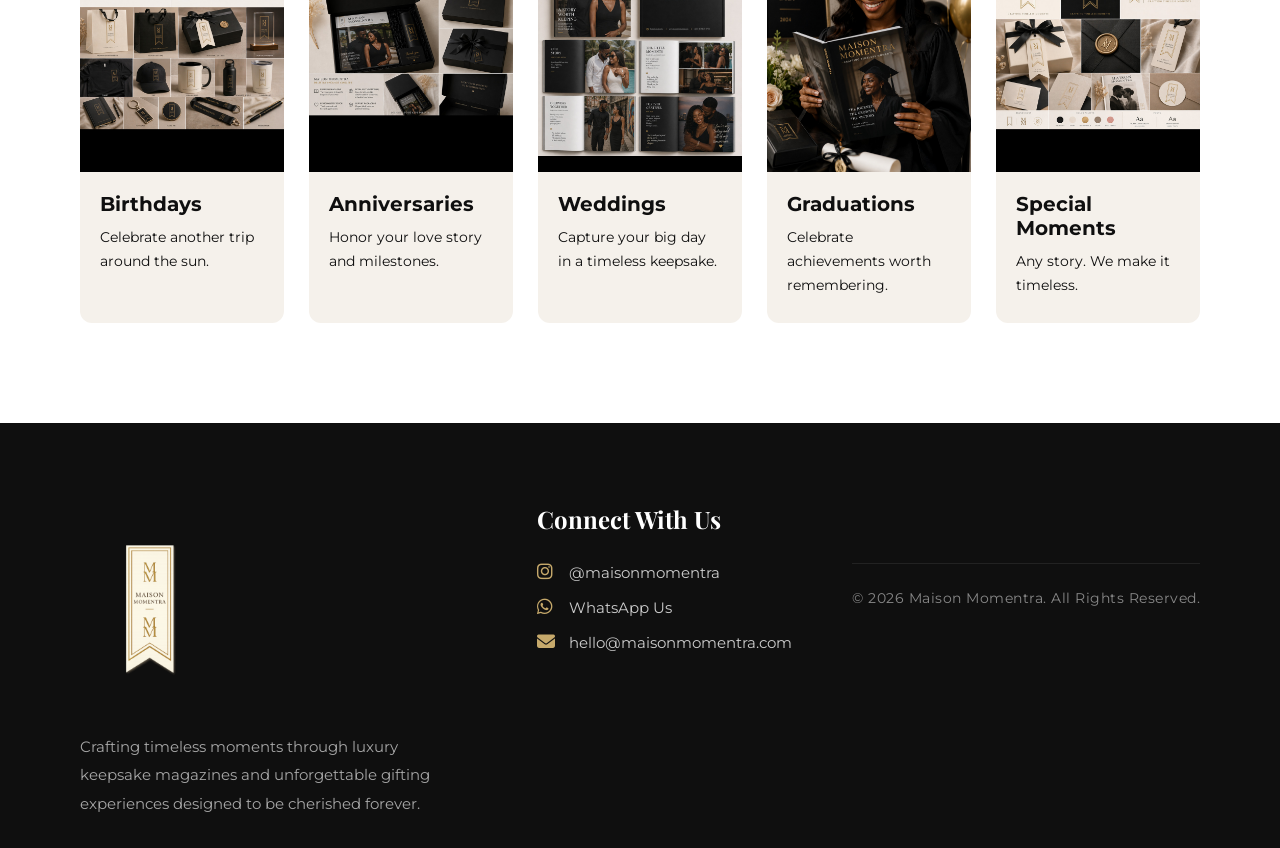
==== commit e9796deb: "Update index.html" ====
--- a/index.html
+++ b/index.html
@@ -238,28 +238,6 @@
         </div>
 
 
-        <!-- Quick Links -->
-        <div class="footer-links">
-
-            <h3>Quick Links</h3>
-
-            <a href="#home">Home</a>
-
-            <a href="#about">About</a>
-
-            <a href="#magazines">Our Magazines</a>
-
-            <a href="#packages">Gift Packages</a>
-
-            <a href="#reviews">Reviews</a>
-
-            <a href="#contact">Contact</a>
-
-        </div>
-
-    </div>
-
-
     <!-- Bottom -->
     <div class="footer-bottom">
 
--- a/css/style.css
+++ b/css/style.css
@@ -609,3 +609,106 @@
     }
 
 }                                                                                                                                                                                                                                                                                                                                                                                                                                                                                                                                                                                                                                                                                                                                                                                                                                                                                                                                                                                                                                                                                                                                                                                                                                                                                                                                      }
+/* =========================
+   FOOTER
+========================= */
+
+.footer{
+    background:#0F0F0F;
+    color:#ffffff;
+    padding:80px 80px 30px;
+}
+
+.footer-container{
+    display:flex;
+    justify-content:space-between;
+    gap:60px;
+    flex-wrap:wrap;
+}
+
+.footer-brand{
+    flex:1;
+    min-width:260px;
+}
+
+.footer-brand img{
+    width:140px;
+    margin-bottom:20px;
+}
+
+.footer-brand p{
+    color:#cccccc;
+    line-height:1.9;
+    max-width:350px;
+    font-size:15px;
+}
+
+.footer-links{
+    display:flex;
+    flex-direction:column;
+    gap:16px;
+    min-width:220px;
+}
+
+.footer-links h3{
+    font-family:'Playfair Display', serif;
+    font-size:24px;
+    margin-bottom:12px;
+    color:#ffffff;
+}
+
+.footer-links a{
+    display:flex;
+    align-items:center;
+    gap:12px;
+    color:#cccccc;
+    text-decoration:none;
+    transition:0.3s ease;
+    font-size:15px;
+}
+
+.footer-links a i{
+    color:#C6A96B;
+    font-size:18px;
+    min-width:20px;
+}
+
+.footer-links a:hover{
+    color:#C6A96B;
+    transform:translateX(4px);
+}
+
+.footer-bottom{
+    margin-top:60px;
+    padding-top:25px;
+    border-top:1px solid rgba(255,255,255,0.08);
+    text-align:center;
+}
+
+.footer-bottom p{
+    color:#888888;
+    font-size:14px;
+    letter-spacing:0.5px;
+}
+
+
+/* =========================
+   FOOTER RESPONSIVE
+========================= */
+
+@media(max-width:768px){
+
+    .footer{
+        padding:60px 20px 30px;
+    }
+
+    .footer-container{
+        flex-direction:column;
+        gap:40px;
+    }
+
+    .footer-links{
+        min-width:100%;
+    }
+
+   }
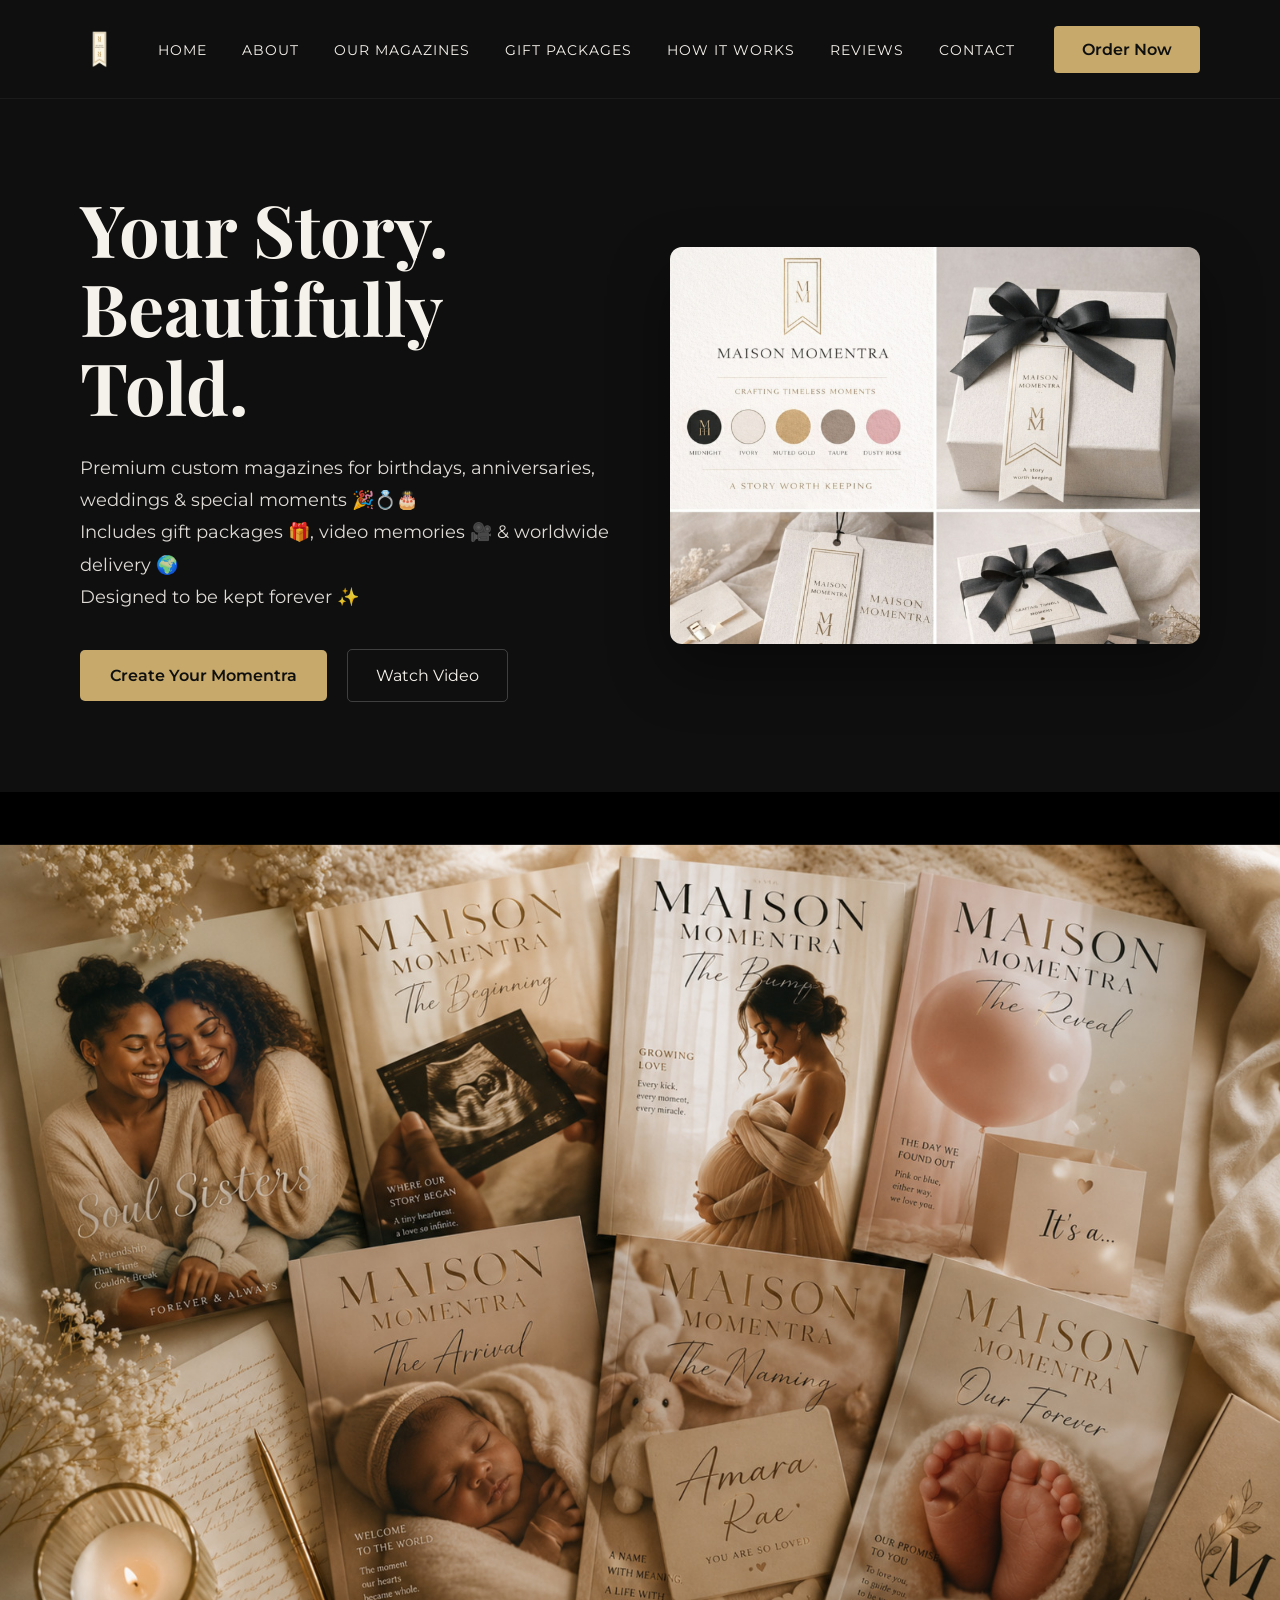
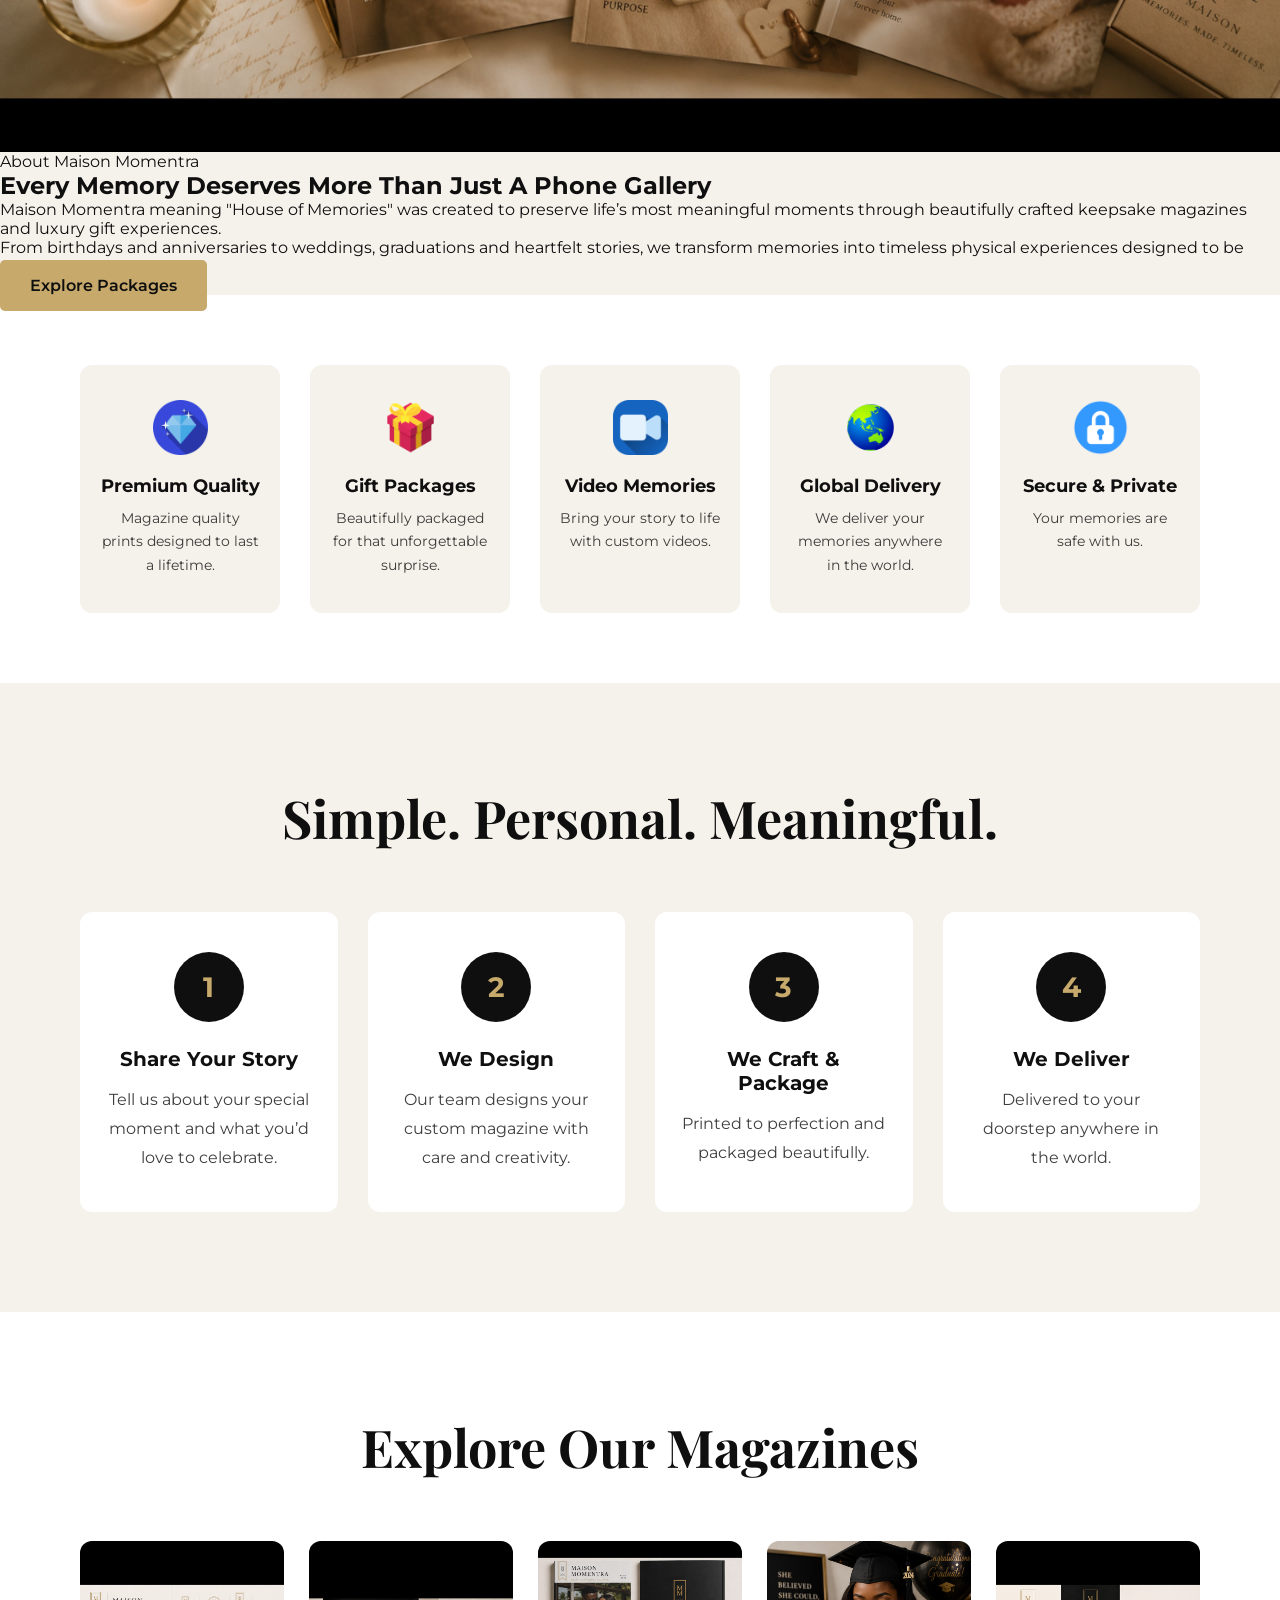
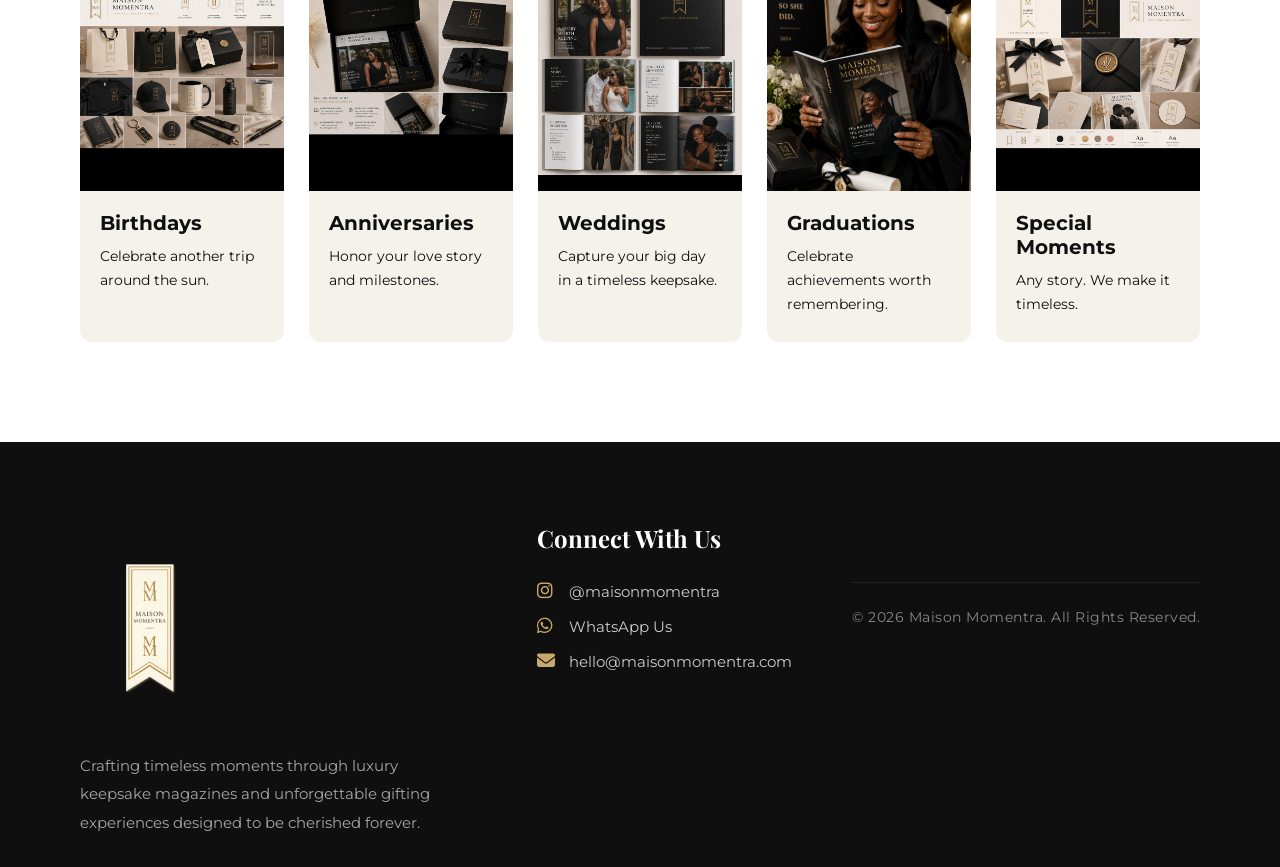
==== commit 7201bb48: "Update index.html" ====
--- a/index.html
+++ b/index.html
@@ -84,7 +84,7 @@
         </h2>
 
         <p>
-            Maison Momentra was created to preserve life’s most meaningful moments through beautifully crafted keepsake magazines and luxury gift experiences.
+            Maison Momentra meaning "House of Memories" was created to preserve life’s most meaningful moments through beautifully crafted keepsake magazines and luxury gift experiences.
         </p>
 
         <p>
